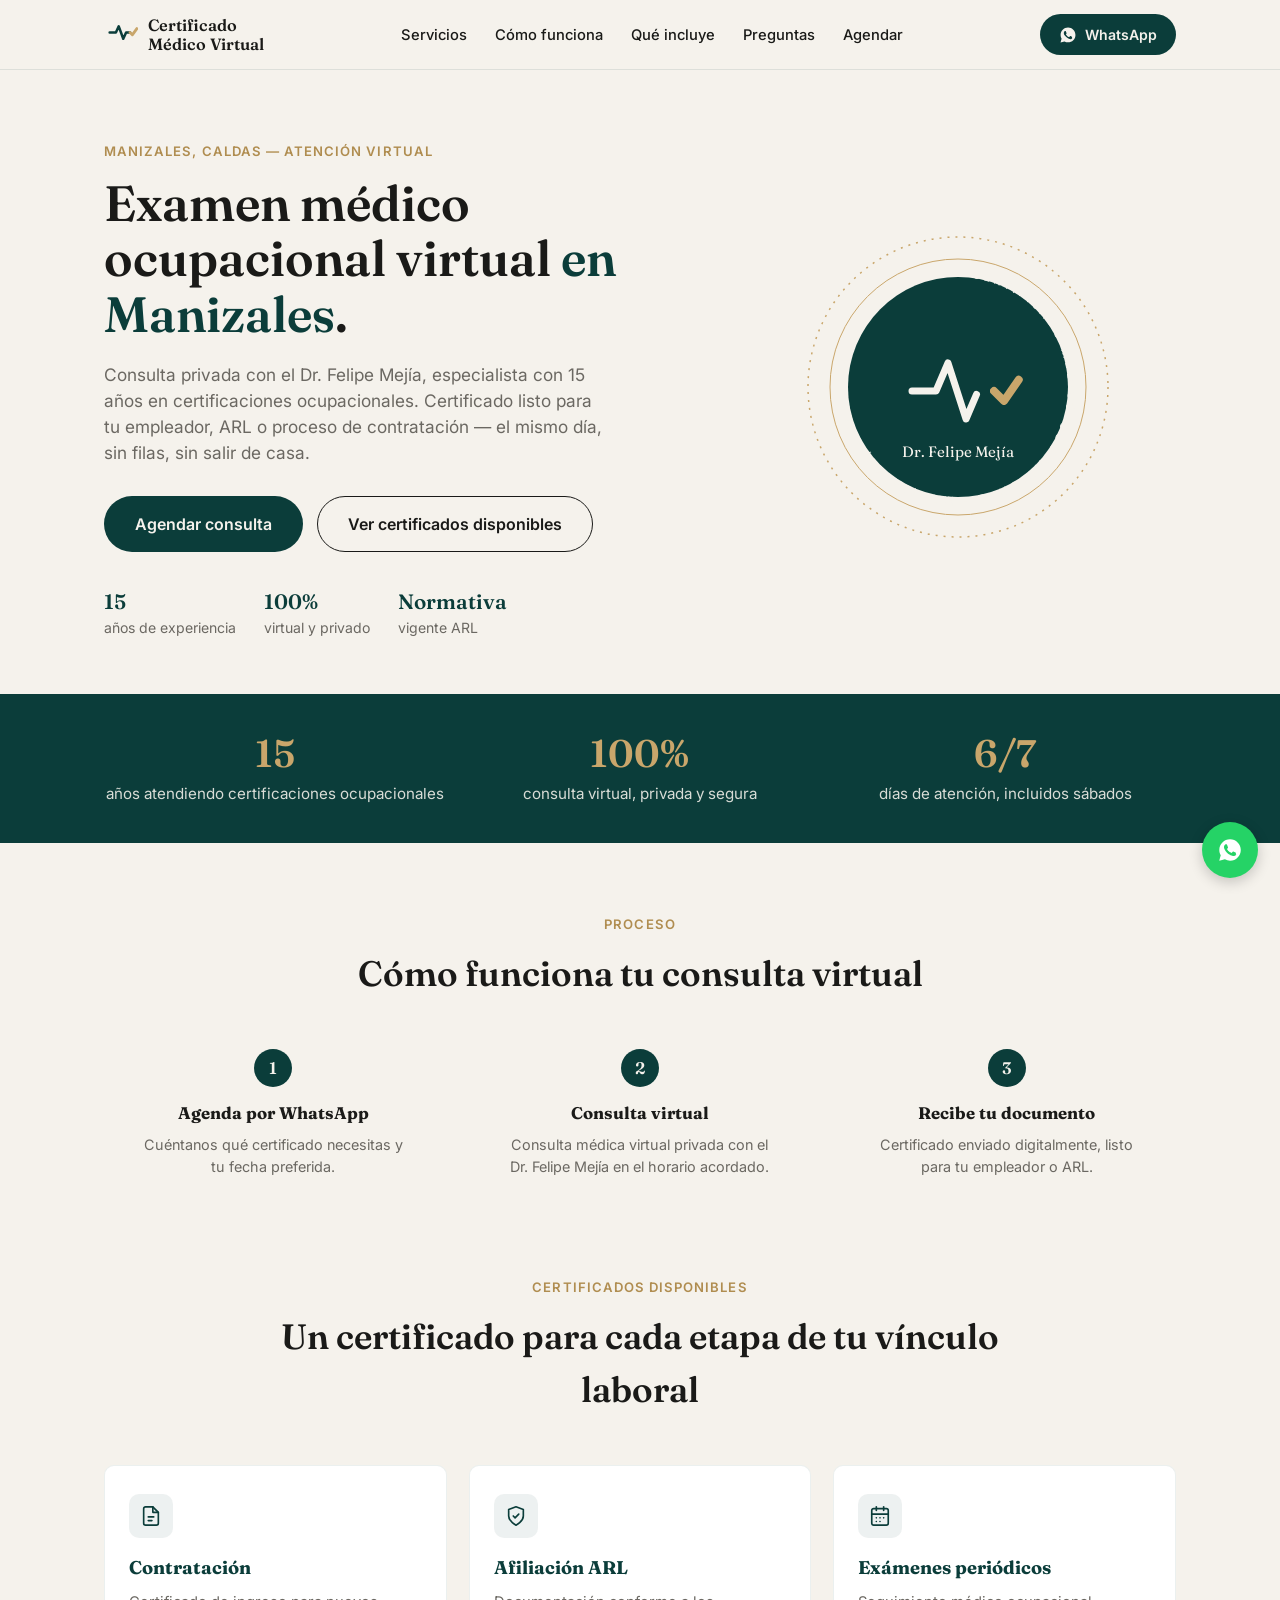
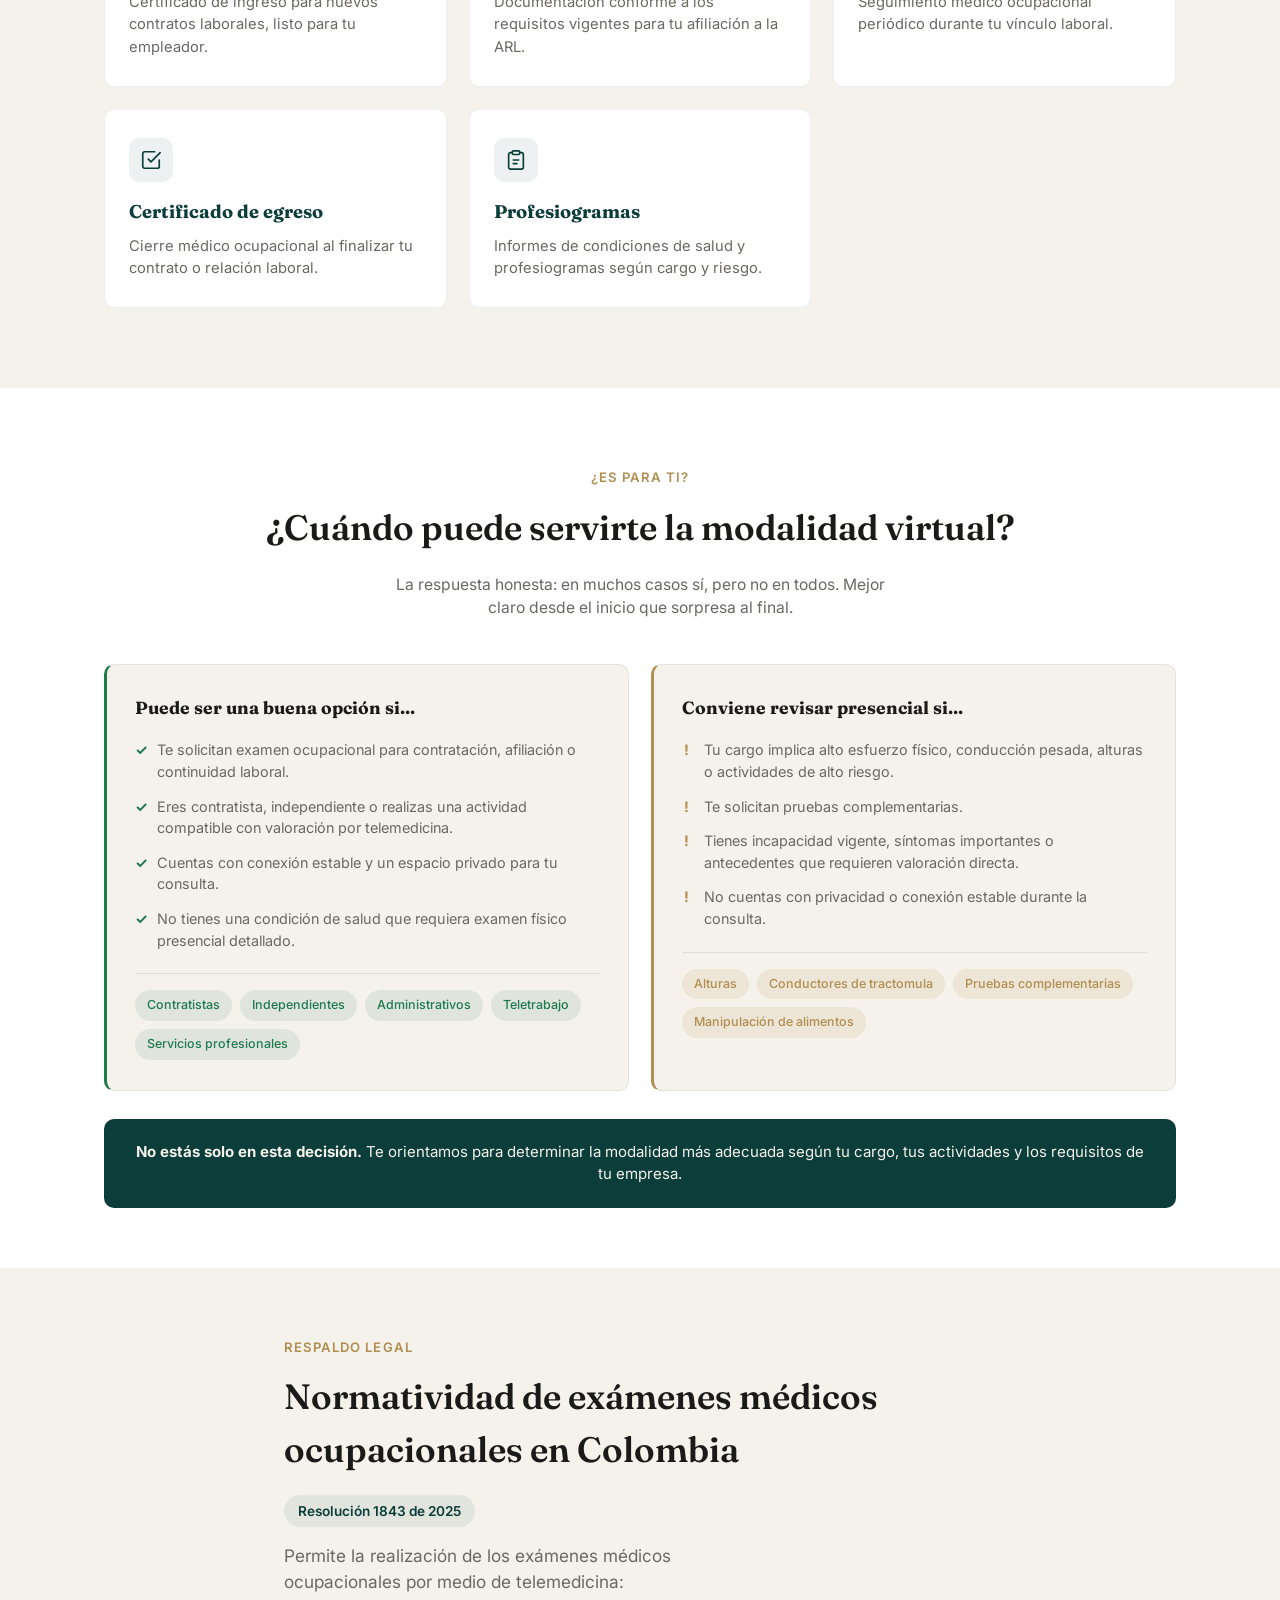
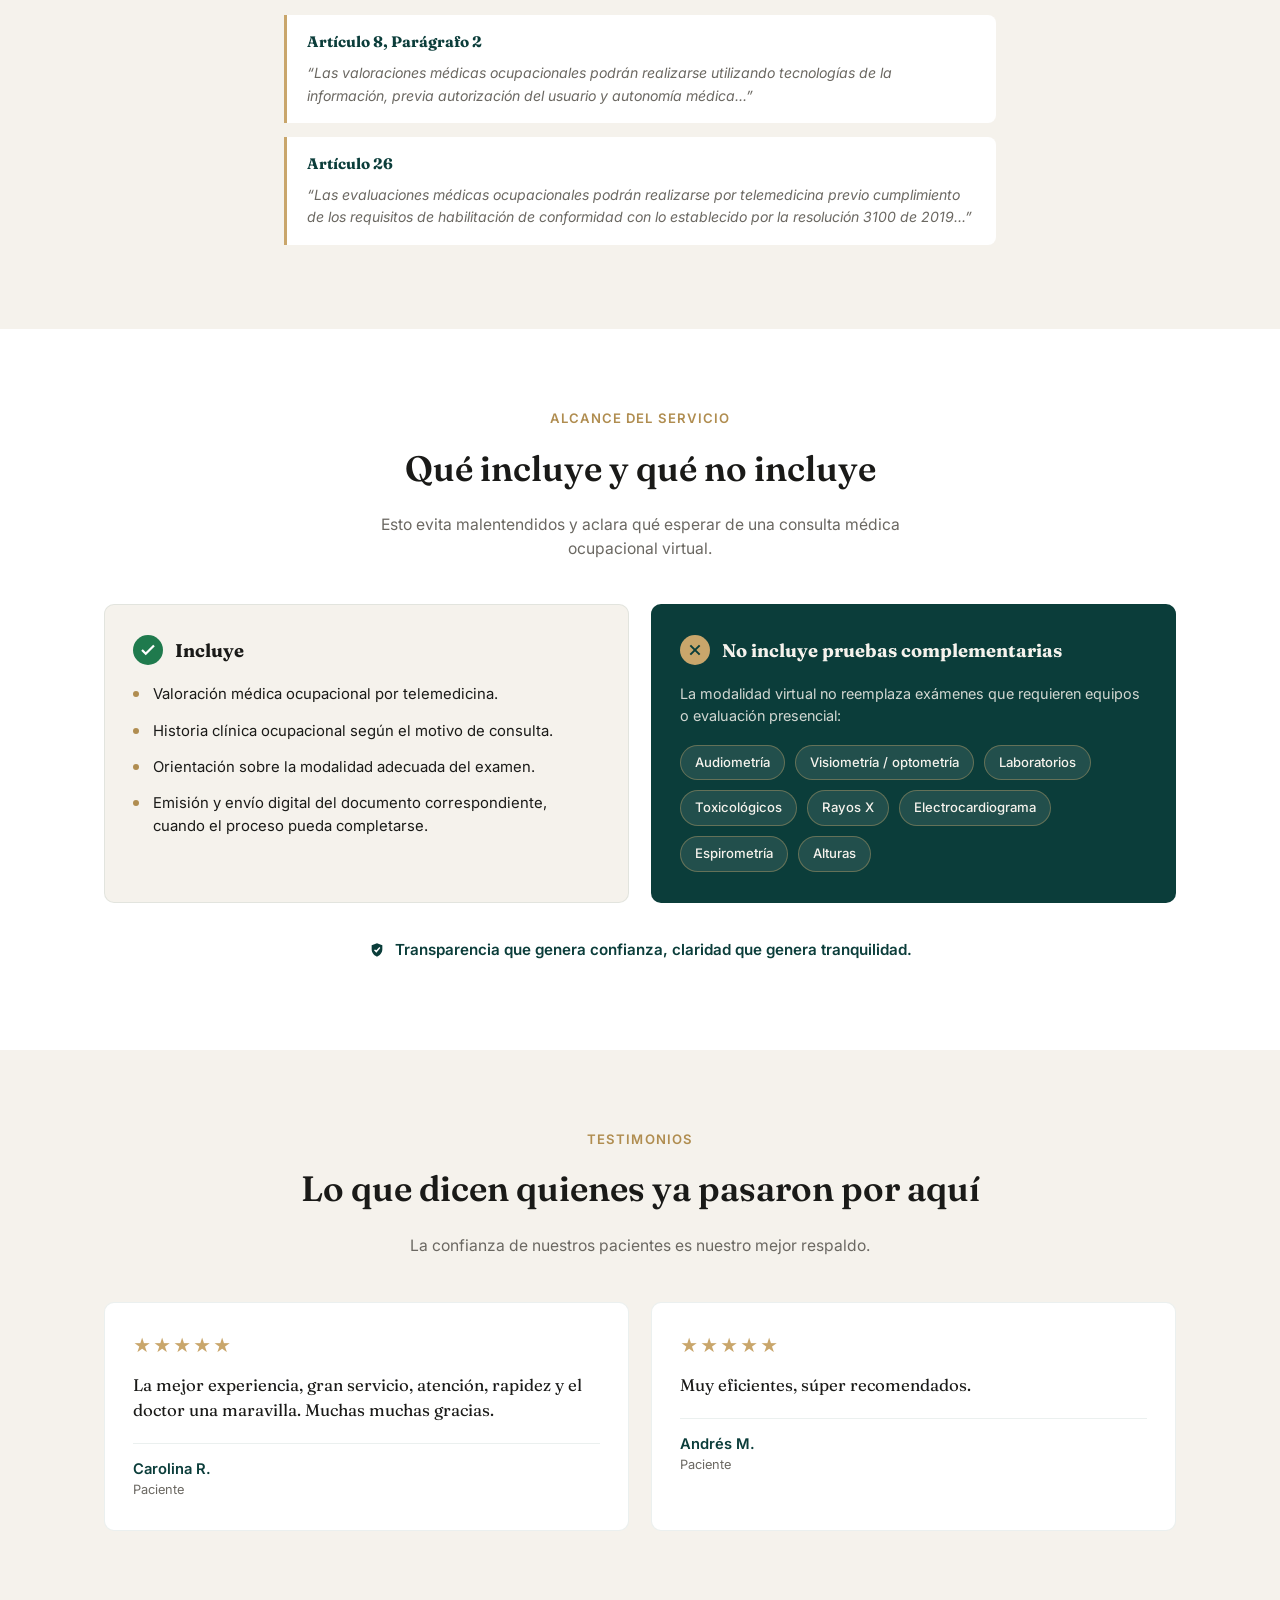
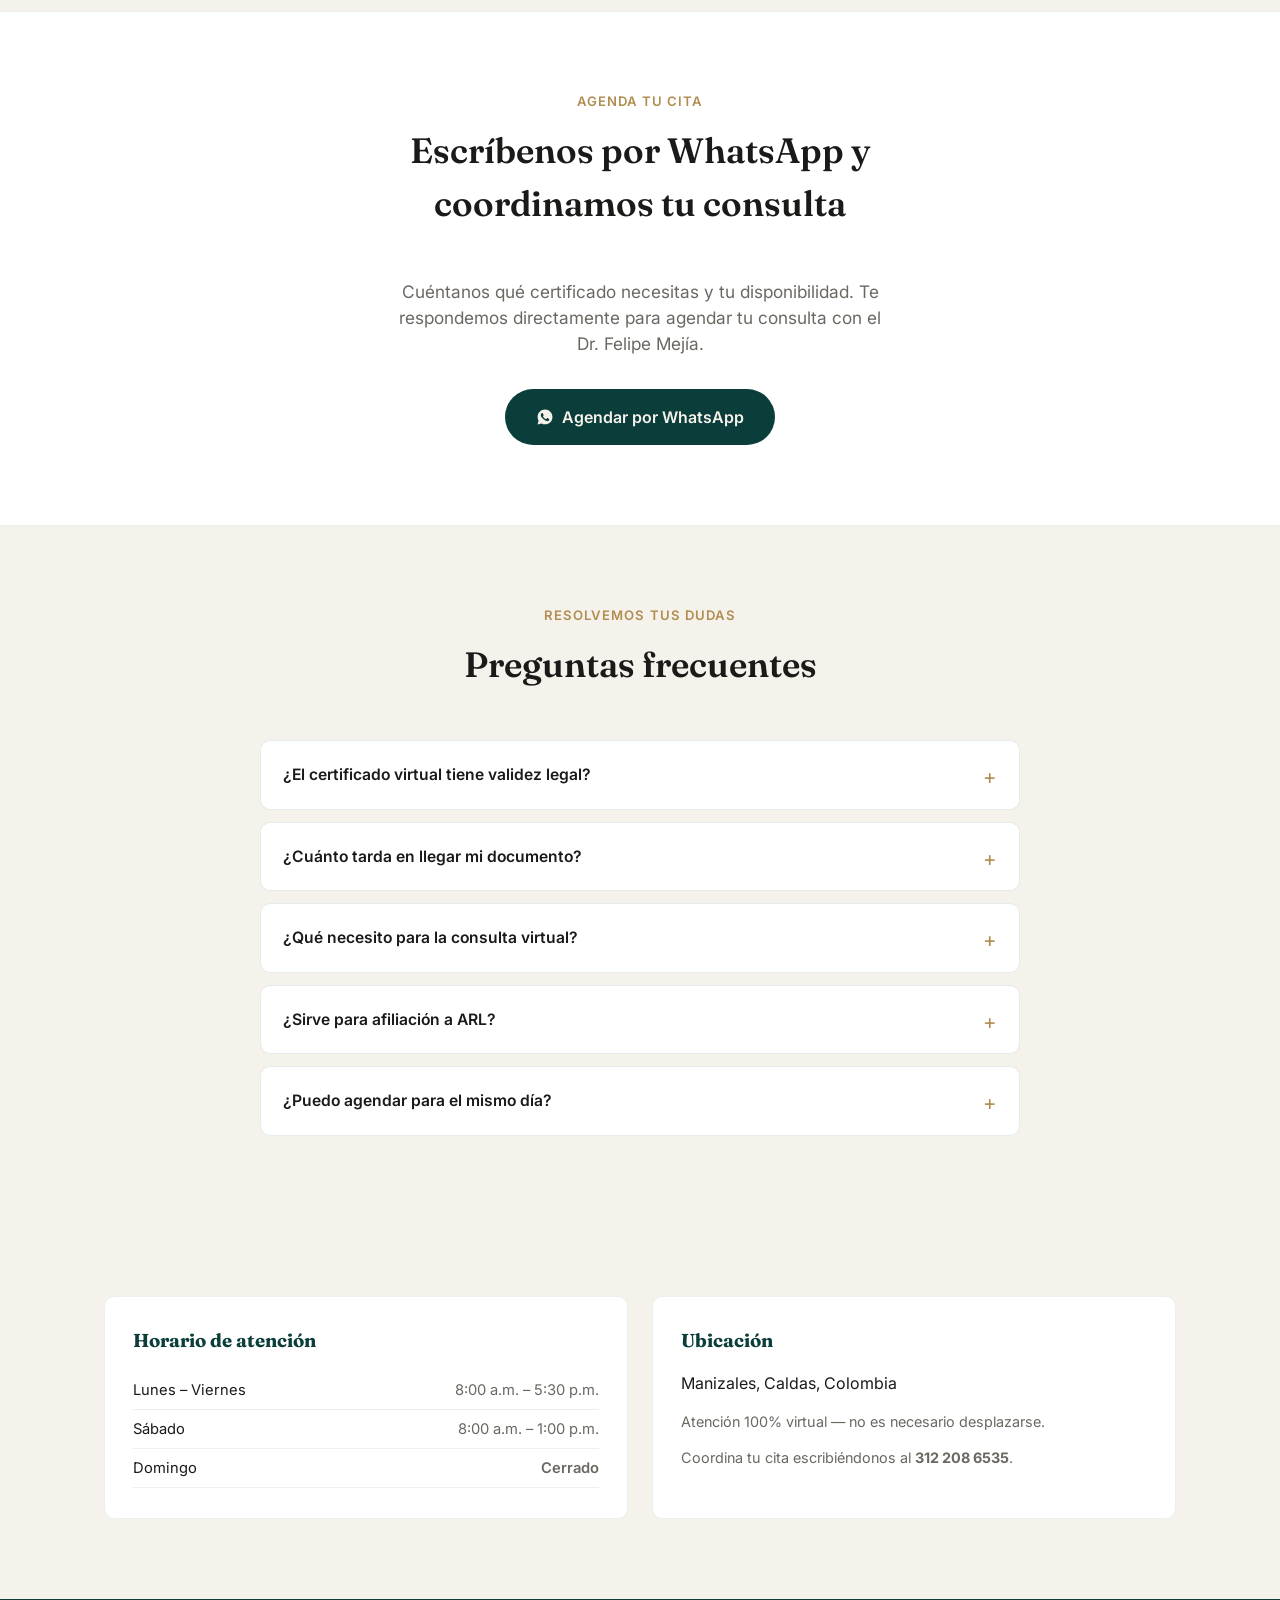
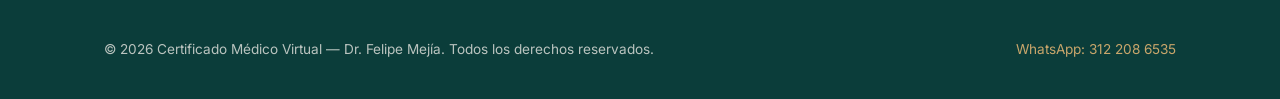
==== index.html @ cb33509e "Elimina todo el contenido de Au Pair del sitio El negocio es exclusivamente certificados médicos ocu" ====
<!DOCTYPE html>
<html lang="es">
<head>
<meta charset="UTF-8">
<meta name="viewport" content="width=device-width, initial-scale=1.0">
<title>Examen Médico Ocupacional Virtual en Manizales | Dr. Felipe Mejía</title>
<meta name="description" content="Examen médico ocupacional virtual con médico especialista en Manizales. Certificados para contrato, ARL, ingreso, egreso y exámenes periódicos. Documento el mismo día. Escríbenos ya.">
<meta property="og:title" content="Examen Médico Ocupacional Virtual en Manizales — Dr. Felipe Mejía">
<meta property="og:description" content="Certificados médicos ocupacionales virtuales. Documento el mismo día, sin filas, sin salir de casa. Escríbenos por WhatsApp.">
<meta property="og:type" content="website">
<meta property="og:url" content="https://certificadomedicovirtual.com/">
<meta property="og:image" content="https://certificadomedicovirtual.com/assets/og-image.png">
<meta property="og:image:width" content="1200">
<meta property="og:image:height" content="630">
<meta property="og:locale" content="es_CO">
<meta name="twitter:card" content="summary_large_image">
<meta name="twitter:title" content="Examen Médico Ocupacional Virtual en Manizales — Dr. Felipe Mejía">
<meta name="twitter:description" content="Certificados médicos ocupacionales virtuales. Documento el mismo día, sin filas, sin salir de casa.">
<meta name="twitter:image" content="https://certificadomedicovirtual.com/assets/og-image.png">
<link rel="preconnect" href="https://fonts.googleapis.com">
<link rel="preconnect" href="https://fonts.gstatic.com" crossorigin>
<link href="https://fonts.googleapis.com/css2?family=Fraunces:opsz,wght@9..144,400;9..144,500;9..144,600;9..144,700&family=Inter:wght@400;500;600;700&display=swap" rel="stylesheet">
<link rel="stylesheet" href="styles.css">
<link rel="icon" type="image/svg+xml" href="assets/favicon.svg">
<link rel="canonical" href="https://certificadomedicovirtual.com/">
<script type="application/ld+json">
{
  "@context": "https://schema.org",
  "@type": "MedicalBusiness",
  "name": "Certificado Médico Virtual",
  "image": "https://certificadomedicovirtual.com/assets/og-image.png",
  "url": "https://certificadomedicovirtual.com/",
  "telephone": "+573122086535",
  "priceRange": "$$",
  "address": {
    "@type": "PostalAddress",
    "addressLocality": "Manizales",
    "addressRegion": "Caldas",
    "addressCountry": "CO"
  },
  "openingHoursSpecification": [
    {
      "@type": "OpeningHoursSpecification",
      "dayOfWeek": ["Monday", "Tuesday", "Wednesday", "Thursday", "Friday"],
      "opens": "08:00",
      "closes": "17:30"
    },
    {
      "@type": "OpeningHoursSpecification",
      "dayOfWeek": "Saturday",
      "opens": "08:00",
      "closes": "13:00"
    }
  ],
  "medicalSpecialty": "Occupational Medicine",
  "description": "Certificados médicos ocupacionales virtuales: contratación, afiliación ARL, ingreso, egreso, exámenes periódicos y profesiogramas.",
  "founder": {
    "@type": "Person",
    "name": "Felipe Mejía"
  },
  "aggregateRating": {
    "@type": "AggregateRating",
    "ratingValue": "5",
    "reviewCount": "2"
  },
  "review": [
    {
      "@type": "Review",
      "author": { "@type": "Person", "name": "Carolina R." },
      "reviewRating": { "@type": "Rating", "ratingValue": "5" },
      "reviewBody": "La mejor experiencia, gran servicio, atención, rapidez y el doctor una maravilla."
    },
    {
      "@type": "Review",
      "author": { "@type": "Person", "name": "Andrés M." },
      "reviewRating": { "@type": "Rating", "ratingValue": "5" },
      "reviewBody": "Muy eficientes, súper recomendados."
    }
  ]
}
</script>
<script type="application/ld+json">
{
  "@context": "https://schema.org",
  "@type": "FAQPage",
  "mainEntity": [
    {
      "@type": "Question",
      "name": "¿El certificado médico ocupacional virtual tiene validez legal en Colombia?",
      "acceptedAnswer": {
        "@type": "Answer",
        "text": "Sí. La telemedicina está regulada en Colombia por la Resolución 1843 de 2025 y el certificado tiene la misma validez legal que uno presencial, siempre que el tipo de examen no requiera pruebas físicas complementarias como audiometría, visiometría o laboratorios."
      }
    },
    {
      "@type": "Question",
      "name": "¿Cuánto tarda en llegar el certificado médico ocupacional?",
      "acceptedAnswer": {
        "@type": "Answer",
        "text": "En la mayoría de los casos el certificado se emite el mismo día de la consulta, una vez completada la valoración médica con el Dr. Felipe Mejía."
      }
    },
    {
      "@type": "Question",
      "name": "¿Qué necesito para la consulta médica virtual?",
      "acceptedAnswer": {
        "@type": "Answer",
        "text": "Solo necesitas un celular o computador con conexión a internet estable, un espacio privado y tu documento de identidad a la mano."
      }
    },
    {
      "@type": "Question",
      "name": "¿El examen médico ocupacional virtual sirve para afiliación a ARL?",
      "acceptedAnswer": {
        "@type": "Answer",
        "text": "Sí, es uno de los certificados más solicitados. La modalidad virtual es válida para afiliación a ARL siempre que tu cargo no requiera pruebas complementarias presenciales."
      }
    },
    {
      "@type": "Question",
      "name": "¿Puedo agendar un examen médico ocupacional virtual para el mismo día?",
      "acceptedAnswer": {
        "@type": "Answer",
        "text": "Depende de la disponibilidad del día. Escríbenos por WhatsApp al 312 208 6535 y te confirmamos el horario más próximo disponible."
      }
    }
  ]
}
</script>
</head>
<body>

<a class="skip-link" href="#contenido">Saltar al contenido</a>

<!-- HEADER -->
<header class="site-header">
  <div class="wrap header-inner">
    <a href="#top" class="brand">
      <span class="brand-mark" aria-hidden="true">
        <svg viewBox="0 0 120 120" width="34" height="34">
          <path d="M 20 62 L 42 62 L 52 40 L 68 84 L 78 62 L 92 62"
                fill="none" stroke="#0B3D3A" stroke-width="9" stroke-linecap="round" stroke-linejoin="round"/>
          <path d="M 92 62 L 100 70 L 116 48"
                fill="none" stroke="#C9A66B" stroke-width="10" stroke-linecap="round" stroke-linejoin="round"/>
        </svg>
      </span>
      <span class="brand-text">Certificado<br>Médico Virtual</span>
    </a>
    <nav class="site-nav" id="site-nav" aria-label="Navegación principal">
      <a href="#servicios">Servicios</a>
      <a href="#como-funciona">Cómo funciona</a>
      <a href="#alcance">Qué incluye</a>
      <a href="#preguntas">Preguntas</a>
      <a href="#agendar">Agendar</a>
    </nav>
    <button class="nav-toggle" id="nav-toggle" aria-label="Abrir menú" aria-expanded="false" aria-controls="site-nav">
      <span class="nav-toggle-bar"></span>
      <span class="nav-toggle-bar"></span>
      <span class="nav-toggle-bar"></span>
    </button>
    <a href="https://wa.me/573122086535" class="btn btn-primary btn-header" target="_blank" rel="noopener">
      <svg width="18" height="18" viewBox="0 0 24 24" fill="currentColor" aria-hidden="true"><path d="M12.04 2C6.58 2 2.13 6.45 2.13 11.91c0 1.75.46 3.45 1.32 4.95L2.05 22l5.25-1.38a9.9 9.9 0 0 0 4.74 1.21h.01c5.46 0 9.9-4.45 9.9-9.91C21.96 6.45 17.5 2 12.04 2zm5.8 14.13c-.24.68-1.4 1.3-1.93 1.38-.5.08-1.12.11-1.8-.11a15 15 0 0 1-1.62-.6c-2.86-1.24-4.72-4.13-4.87-4.32-.14-.2-1.17-1.55-1.17-2.96s.72-2.1.98-2.39c.24-.27.53-.33.71-.33h.5c.16 0 .38-.03.58.44.24.56.8 1.95.87 2.09.07.15.11.31.02.5-.09.19-.14.31-.27.47-.14.16-.29.36-.42.48-.14.13-.28.28-.12.55.16.27.72 1.19 1.55 1.93 1.06.95 1.96 1.24 2.23 1.38.27.14.43.11.6-.07.16-.19.68-.79.87-1.06.18-.27.36-.22.6-.13.24.09 1.55.73 1.82.86.27.14.44.2.5.32.08.13.08.71-.16 1.39z"/></svg>
      WhatsApp
    </a>
  </div>
</header>

<main id="contenido">

  <!-- HERO -->
  <section class="hero" id="top">
    <div class="wrap hero-inner">
      <div class="hero-copy">
        <p class="eyebrow">Manizales, Caldas — Atención virtual</p>
        <h1>Examen médico ocupacional virtual <span class="highlight">en Manizales</span>.</h1>
        <p class="hero-sub">Consulta privada con el Dr. Felipe Mejía, especialista con 15 años en certificaciones ocupacionales. Certificado listo para tu empleador, ARL o proceso de contratación — el mismo día, sin filas, sin salir de casa.</p>
        <div class="hero-actions">
          <a href="#agendar" class="btn btn-primary btn-lg">Agendar consulta</a>
          <a href="#servicios" class="btn btn-ghost btn-lg">Ver certificados disponibles</a>
        </div>
        <ul class="hero-trust">
          <li><strong>15</strong> años de experiencia</li>
          <li><strong>100%</strong> virtual y privado</li>
          <li><strong>Normativa</strong> vigente ARL</li>
        </ul>
      </div>
      <div class="hero-seal" aria-hidden="true">
        <svg viewBox="0 0 320 320" width="100%" height="100%">
          <circle class="seal-ring seal-ring-1" cx="160" cy="160" r="150" fill="none" stroke="#C9A66B" stroke-width="1.5" stroke-dasharray="2 6"/>
          <circle class="seal-ring seal-ring-2" cx="160" cy="160" r="128" fill="none" stroke="#C9A66B" stroke-width="1"/>
          <circle class="seal-ring seal-ring-3" cx="160" cy="160" r="110" fill="#0B3D3A"/>
          <path id="sealtext" d="M 160,50 A 110,110 0 1 1 159,50" fill="none"/>
          <text class="seal-orbit-text" font-family="Inter, sans-serif" font-size="11.5" letter-spacing="3.5" fill="#F5F2EC">
            <textPath href="#sealtext" startOffset="2%">CERTIFICADO MÉDICO OCUPACIONAL · MANIZALES, COLOMBIA ·</textPath>
          </text>
          <g transform="translate(160,158)">
            <path id="pulseLine" class="pulse-draw" d="M -46 6 L -22 6 L -10 -22 L 8 34 L 20 6 L 36 6"
                  fill="none" stroke="#F5F2EC" stroke-width="7" stroke-linecap="round" stroke-linejoin="round"/>
            <path id="pulseCheck" class="pulse-draw pulse-draw-delay" d="M 36 6 L 46 16 L 64 -10"
                  fill="none" stroke="#C9A66B" stroke-width="8" stroke-linecap="round" stroke-linejoin="round"/>
          </g>
          <text class="seal-name" x="160" y="230" text-anchor="middle" font-family="Fraunces, serif" font-size="15" fill="#F5F2EC">Dr. Felipe Mejía</text>
        </svg>
      </div>
    </div>
  </section>

  <!-- FRANJA DE CONFIANZA -->
  <section class="trust-strip">
    <div class="wrap trust-grid">
      <div class="trust-item">
        <span class="trust-num" data-count-to="15">0</span>
        <span class="trust-label">años atendiendo certificaciones ocupacionales</span>
      </div>
      <div class="trust-item">
        <span class="trust-num">100%</span>
        <span class="trust-label">consulta virtual, privada y segura</span>
      </div>
      <div class="trust-item">
        <span class="trust-num">6/7</span>
        <span class="trust-label">días de atención, incluidos sábados</span>
      </div>
    </div>
  </section>

  <!-- CÓMO FUNCIONA -->
  <section class="how" id="como-funciona">
    <div class="wrap">
      <p class="eyebrow eyebrow-center">Proceso</p>
      <h2 class="section-title">Cómo funciona tu consulta virtual</h2>
      <div class="how-grid">
        <div class="how-step">
          <span class="how-num">1</span>
          <h3>Agenda por WhatsApp</h3>
          <p>Cuéntanos qué certificado necesitas y tu fecha preferida.</p>
        </div>
        <div class="how-step">
          <span class="how-num">2</span>
          <h3>Consulta virtual</h3>
          <p>Consulta médica virtual privada con el Dr. Felipe Mejía en el horario acordado.</p>
        </div>
        <div class="how-step">
          <span class="how-num">3</span>
          <h3>Recibe tu documento</h3>
          <p>Certificado enviado digitalmente, listo para tu empleador o ARL.</p>
        </div>
      </div>
    </div>
  </section>

  <!-- SERVICIOS -->
  <section class="services" id="servicios">
    <div class="wrap">
      <p class="eyebrow eyebrow-center">Certificados disponibles</p>
      <h2 class="section-title">Un certificado para cada etapa de tu vínculo laboral</h2>
      <div class="services-grid">
        <article class="service-card reveal">
          <span class="service-icon" aria-hidden="true">
            <svg width="22" height="22" viewBox="0 0 24 24" fill="none" stroke="currentColor" stroke-width="1.8" stroke-linecap="round" stroke-linejoin="round"><path d="M14 2H6a2 2 0 0 0-2 2v16a2 2 0 0 0 2 2h12a2 2 0 0 0 2-2V8z"/><polyline points="14 2 14 8 20 8"/><line x1="9" y1="13" x2="15" y2="13"/><line x1="9" y1="17" x2="13" y2="17"/></svg>
          </span>
          <h3>Contratación</h3>
          <p>Certificado de ingreso para nuevos contratos laborales, listo para tu empleador.</p>
        </article>
        <article class="service-card reveal">
          <span class="service-icon" aria-hidden="true">
            <svg width="22" height="22" viewBox="0 0 24 24" fill="none" stroke="currentColor" stroke-width="1.8" stroke-linecap="round" stroke-linejoin="round"><path d="M12 22s8-4 8-10V5l-8-3-8 3v7c0 6 8 10 8 10z"/><polyline points="9 12 11 14 15 10"/></svg>
          </span>
          <h3>Afiliación ARL</h3>
          <p>Documentación conforme a los requisitos vigentes para tu afiliación a la ARL.</p>
        </article>
        <article class="service-card reveal">
          <span class="service-icon" aria-hidden="true">
            <svg width="22" height="22" viewBox="0 0 24 24" fill="none" stroke="currentColor" stroke-width="1.8" stroke-linecap="round" stroke-linejoin="round"><rect x="3" y="4" width="18" height="18" rx="2"/><line x1="16" y1="2" x2="16" y2="6"/><line x1="8" y1="2" x2="8" y2="6"/><line x1="3" y1="10" x2="21" y2="10"/><path d="M8 14h.01M12 14h.01M16 14h.01M8 18h.01M12 18h.01"/></svg>
          </span>
          <h3>Exámenes periódicos</h3>
          <p>Seguimiento médico ocupacional periódico durante tu vínculo laboral.</p>
        </article>
        <article class="service-card reveal">
          <span class="service-icon" aria-hidden="true">
            <svg width="22" height="22" viewBox="0 0 24 24" fill="none" stroke="currentColor" stroke-width="1.8" stroke-linecap="round" stroke-linejoin="round"><polyline points="9 11 12 14 22 4"/><path d="M21 12v7a2 2 0 0 1-2 2H5a2 2 0 0 1-2-2V5a2 2 0 0 1 2-2h11"/></svg>
          </span>
          <h3>Certificado de egreso</h3>
          <p>Cierre médico ocupacional al finalizar tu contrato o relación laboral.</p>
        </article>
        <article class="service-card reveal">
          <span class="service-icon" aria-hidden="true">
            <svg width="22" height="22" viewBox="0 0 24 24" fill="none" stroke="currentColor" stroke-width="1.8" stroke-linecap="round" stroke-linejoin="round"><path d="M16 4h2a2 2 0 0 1 2 2v14a2 2 0 0 1-2 2H6a2 2 0 0 1-2-2V6a2 2 0 0 1 2-2h2"/><rect x="8" y="2" width="8" height="4" rx="1"/><path d="M9 12h6M9 16h4"/></svg>
          </span>
          <h3>Profesiogramas</h3>
          <p>Informes de condiciones de salud y profesiogramas según cargo y riesgo.</p>
        </article>
      </div>
    </div>
  </section>
  <!-- CUÁNDO SIRVE LA MODALIDAD VIRTUAL -->
  <section class="fit">
    <div class="wrap">
      <p class="eyebrow eyebrow-center">¿Es para ti?</p>
      <h2 class="section-title">¿Cuándo puede servirte la modalidad virtual?</h2>
      <p class="scope-sub">La respuesta honesta: en muchos casos sí, pero no en todos. Mejor claro desde el inicio que sorpresa al final.</p>

      <div class="fit-grid">
        <div class="fit-card fit-yes">
          <h3>Puede ser una buena opción si...</h3>
          <ul class="fit-list">
            <li>Te solicitan examen ocupacional para contratación, afiliación o continuidad laboral.</li>
            <li>Eres contratista, independiente o realizas una actividad compatible con valoración por telemedicina.</li>
            <li>Cuentas con conexión estable y un espacio privado para tu consulta.</li>
            <li>No tienes una condición de salud que requiera examen físico presencial detallado.</li>
          </ul>
          <div class="fit-tags">
            <span class="tag tag-yes">Contratistas</span>
            <span class="tag tag-yes">Independientes</span>
            <span class="tag tag-yes">Administrativos</span>
            <span class="tag tag-yes">Teletrabajo</span>
            <span class="tag tag-yes">Servicios profesionales</span>
          </div>
        </div>

        <div class="fit-card fit-no">
          <h3>Conviene revisar presencial si...</h3>
          <ul class="fit-list">
            <li>Tu cargo implica alto esfuerzo físico, conducción pesada, alturas o actividades de alto riesgo.</li>
            <li>Te solicitan pruebas complementarias.</li>
            <li>Tienes incapacidad vigente, síntomas importantes o antecedentes que requieren valoración directa.</li>
            <li>No cuentas con privacidad o conexión estable durante la consulta.</li>
          </ul>
          <div class="fit-tags">
            <span class="tag tag-no">Alturas</span>
            <span class="tag tag-no">Conductores de tractomula</span>
            <span class="tag tag-no">Pruebas complementarias</span>
            <span class="tag tag-no">Manipulación de alimentos</span>
          </div>
        </div>
      </div>

      <div class="fit-note">
        <p><strong>No estás solo en esta decisión.</strong> Te orientamos para determinar la modalidad más adecuada según tu cargo, tus actividades y los requisitos de tu empresa.</p>
      </div>
    </div>
  </section>

  <!-- NORMATIVIDAD -->
  <section class="law">
    <div class="wrap law-inner">
      <div class="law-copy">
        <p class="eyebrow">Respaldo legal</p>
        <h2 class="section-title" style="text-align:left; margin-bottom:18px;">Normatividad de exámenes médicos ocupacionales en Colombia</h2>
        <p class="law-ref">Resolución 1843 de 2025</p>
        <p class="hero-sub" style="margin-bottom:20px;">Permite la realización de los exámenes médicos ocupacionales por medio de telemedicina:</p>
        <div class="law-article">
          <h4>Artículo 8, Parágrafo 2</h4>
          <p>“Las valoraciones médicas ocupacionales podrán realizarse utilizando tecnologías de la información, previa autorización del usuario y autonomía médica...”</p>
        </div>
        <div class="law-article">
          <h4>Artículo 26</h4>
          <p>“Las evaluaciones médicas ocupacionales podrán realizarse por telemedicina previo cumplimiento de los requisitos de habilitación de conformidad con lo establecido por la resolución 3100 de 2019...”</p>
        </div>
      </div>
    </div>
  </section>

  <section class="scope" id="alcance">
    <div class="wrap">
      <p class="eyebrow eyebrow-center">Alcance del servicio</p>
      <h2 class="section-title">Qué incluye y qué no incluye</h2>
      <p class="scope-sub">Esto evita malentendidos y aclara qué esperar de una consulta médica ocupacional virtual.</p>

      <div class="scope-grid">
        <div class="scope-card scope-include">
          <div class="scope-head">
            <span class="scope-icon scope-icon-yes" aria-hidden="true">
              <svg width="18" height="18" viewBox="0 0 24 24" fill="none" stroke="currentColor" stroke-width="3"><path d="M4 12l5 5L20 6"/></svg>
            </span>
            <h3>Incluye</h3>
          </div>
          <ul class="scope-list">
            <li>Valoración médica ocupacional por telemedicina.</li>
            <li>Historia clínica ocupacional según el motivo de consulta.</li>
            <li>Orientación sobre la modalidad adecuada del examen.</li>
            <li>Emisión y envío digital del documento correspondiente, cuando el proceso pueda completarse.</li>
          </ul>
        </div>

        <div class="scope-card scope-exclude">
          <div class="scope-head">
            <span class="scope-icon scope-icon-no" aria-hidden="true">
              <svg width="16" height="16" viewBox="0 0 24 24" fill="none" stroke="currentColor" stroke-width="3"><path d="M5 5l14 14M19 5L5 19"/></svg>
            </span>
            <h3>No incluye pruebas complementarias</h3>
          </div>
          <p class="scope-note">La modalidad virtual no reemplaza exámenes que requieren equipos o evaluación presencial:</p>
          <div class="scope-pills">
            <span class="pill">Audiometría</span>
            <span class="pill">Visiometría / optometría</span>
            <span class="pill">Laboratorios</span>
            <span class="pill">Toxicológicos</span>
            <span class="pill">Rayos X</span>
            <span class="pill">Electrocardiograma</span>
            <span class="pill">Espirometría</span>
            <span class="pill">Alturas</span>
          </div>
        </div>
      </div>

      <p class="scope-footer">
        <svg width="16" height="16" viewBox="0 0 24 24" fill="currentColor" aria-hidden="true"><path d="M12 2L4 5v6c0 5.25 3.5 9.5 8 11 4.5-1.5 8-5.75 8-11V5l-8-3zm-1 14l-3.5-3.5 1.4-1.4L11 12.2l4.6-4.6 1.4 1.4L11 16z"/></svg>
        Transparencia que genera confianza, claridad que genera tranquilidad.
      </p>
    </div>
  </section>

  <!-- TESTIMONIOS -->
  <section class="testimonials">
    <div class="wrap">
      <p class="eyebrow eyebrow-center">Testimonios</p>
      <h2 class="section-title">Lo que dicen quienes ya pasaron por aquí</h2>
      <p class="scope-sub">La confianza de nuestros pacientes es nuestro mejor respaldo.</p>

      <div class="testimonial-grid">
        <figure class="testimonial-card">
          <div class="stars" aria-label="5 de 5 estrellas">★★★★★</div>
          <blockquote>La mejor experiencia, gran servicio, atención, rapidez y el doctor una maravilla. Muchas muchas gracias.</blockquote>
          <figcaption>
            <span class="t-name">Carolina R.</span>
            <span class="t-role">Paciente</span>
          </figcaption>
        </figure>
        <figure class="testimonial-card">
          <div class="stars" aria-label="5 de 5 estrellas">★★★★★</div>
          <blockquote>Muy eficientes, súper recomendados.</blockquote>
          <figcaption>
            <span class="t-name">Andrés M.</span>
            <span class="t-role">Paciente</span>
          </figcaption>
        </figure>
      </div>
    </div>
  </section>

  <!-- AGENDAMIENTO -->
  <section class="booking" id="agendar">
    <div class="wrap booking-cta">
      <p class="eyebrow eyebrow-center">Agenda tu cita</p>
      <h2 class="section-title">Escríbenos por WhatsApp y coordinamos tu consulta</h2>
      <p class="hero-sub booking-sub">Cuéntanos qué certificado necesitas y tu disponibilidad. Te respondemos directamente para agendar tu consulta con el Dr. Felipe Mejía.</p>
      <a href="https://wa.me/573122086535?text=Hola%2C%20quiero%20agendar%20un%20certificado%20m%C3%A9dico%20ocupacional." class="btn btn-primary btn-lg" target="_blank" rel="noopener">
        <svg width="18" height="18" viewBox="0 0 24 24" fill="currentColor" aria-hidden="true"><path d="M12.04 2C6.58 2 2.13 6.45 2.13 11.91c0 1.75.46 3.45 1.32 4.95L2.05 22l5.25-1.38a9.9 9.9 0 0 0 4.74 1.21h.01c5.46 0 9.9-4.45 9.9-9.91C21.96 6.45 17.5 2 12.04 2zm5.8 14.13c-.24.68-1.4 1.3-1.93 1.38-.5.08-1.12.11-1.8-.11a15 15 0 0 1-1.62-.6c-2.86-1.24-4.72-4.13-4.87-4.32-.14-.2-1.17-1.55-1.17-2.96s.72-2.1.98-2.39c.24-.27.53-.33.71-.33h.5c.16 0 .38-.03.58.44.24.56.8 1.95.87 2.09.07.15.11.31.02.5-.09.19-.14.31-.27.47-.14.16-.29.36-.42.48-.14.13-.28.28-.12.55.16.27.72 1.19 1.55 1.93 1.06.95 1.96 1.24 2.23 1.38.27.14.43.11.6-.07.16-.19.68-.79.87-1.06.18-.27.36-.22.6-.13.24.09 1.55.73 1.82.86.27.14.44.2.5.32.08.13.08.71-.16 1.39z"/></svg>
        Agendar por WhatsApp
      </a>
    </div>
  </section>

  <!-- PREGUNTAS FRECUENTES -->
  <section class="faq" id="preguntas">
    <div class="wrap">
      <p class="eyebrow eyebrow-center">Resolvemos tus dudas</p>
      <h2 class="section-title">Preguntas frecuentes</h2>
      <div class="faq-list">
        <details class="faq-item">
          <summary>¿El certificado virtual tiene validez legal?</summary>
          <p>Sí. La telemedicina está regulada en Colombia y el certificado tiene la misma validez que uno presencial, siempre que el tipo de examen no requiera pruebas físicas complementarias (ver sección "Qué incluye y qué no incluye").</p>
        </details>
        <details class="faq-item">
          <summary>¿Cuánto tarda en llegar mi documento?</summary>
          <p>En la mayoría de los casos el documento se emite el mismo día de la consulta, una vez completada la valoración médica.</p>
        </details>
        <details class="faq-item">
          <summary>¿Qué necesito para la consulta virtual?</summary>
          <p>Solo un celular o computador con conexión a internet estable, un espacio privado y tu documento de identidad a la mano.</p>
        </details>
        <details class="faq-item">
          <summary>¿Sirve para afiliación a ARL?</summary>
          <p>Sí, es uno de los certificados más solicitados. Escríbenos por WhatsApp para confirmar el tipo exacto que exige tu ARL o empleador.</p>
        </details>
        <details class="faq-item">
          <summary>¿Puedo agendar para el mismo día?</summary>
          <p>Depende de la disponibilidad. Escríbenos por WhatsApp y te confirmamos el horario más próximo.</p>
        </details>
      </div>
    </div>
  </section>

  <!-- HORARIOS + UBICACIÓN -->
  <section class="hours" id="horarios">
    <div class="wrap hours-inner">
      <div class="hours-card">
        <h3>Horario de atención</h3>
        <table class="hours-table">
          <tr><td>Lunes – Viernes</td><td>8:00 a.m. – 5:30 p.m.</td></tr>
          <tr><td>Sábado</td><td>8:00 a.m. – 1:00 p.m.</td></tr>
          <tr><td>Domingo</td><td class="closed">Cerrado</td></tr>
        </table>
      </div>
      <div class="hours-card">
        <h3>Ubicación</h3>
        <p>Manizales, Caldas, Colombia</p>
        <p class="muted">Atención 100% virtual — no es necesario desplazarse.</p>
        <p class="muted">Coordina tu cita escribiéndonos al <strong>312 208 6535</strong>.</p>
      </div>
    </div>
  </section>

</main>

<!-- FOOTER -->
<footer class="site-footer">
  <div class="wrap footer-inner">
    <p>&copy; 2026 Certificado Médico Virtual — Dr. Felipe Mejía. Todos los derechos reservados.</p>
    <a href="https://wa.me/573122086535" target="_blank" rel="noopener">WhatsApp: 312 208 6535</a>
  </div>
</footer>

<a href="https://wa.me/573122086535" class="whatsapp-float" target="_blank" rel="noopener" aria-label="Escríbenos por WhatsApp">
  <svg width="26" height="26" viewBox="0 0 24 24" fill="currentColor" aria-hidden="true"><path d="M12.04 2C6.58 2 2.13 6.45 2.13 11.91c0 1.75.46 3.45 1.32 4.95L2.05 22l5.25-1.38a9.9 9.9 0 0 0 4.74 1.21h.01c5.46 0 9.9-4.45 9.9-9.91C21.96 6.45 17.5 2 12.04 2zm5.8 14.13c-.24.68-1.4 1.3-1.93 1.38-.5.08-1.12.11-1.8-.11a15 15 0 0 1-1.62-.6c-2.86-1.24-4.72-4.13-4.87-4.32-.14-.2-1.17-1.55-1.17-2.96s.72-2.1.98-2.39c.24-.27.53-.33.71-.33h.5c.16 0 .38-.03.58.44.24.56.8 1.95.87 2.09.07.15.11.31.02.5-.09.19-.14.31-.27.47-.14.16-.29.36-.42.48-.14.13-.28.28-.12.55.16.27.72 1.19 1.55 1.93 1.06.95 1.96 1.24 2.23 1.38.27.14.43.11.6-.07.16-.19.68-.79.87-1.06.18-.27.36-.22.6-.13.24.09 1.55.73 1.82.86.27.14.44.2.5.32.08.13.08.71-.16 1.39z"/></svg>
</a>

<script src="script.js"></script>

</body>
</html>
---- styles.css ----
/* ===== Tokens ===== */
:root{
  --forest: #0B3D3A;
  --forest-dark: #082B29;
  --bone: #F5F2EC;
  --gold: #C9A66B;
  --gold-dark: #B08D50;
  --ink: #1A1A18;
  --white: #FFFFFF;
  --muted: #6B6862;

  --font-display: 'Fraunces', serif;
  --font-body: 'Inter', sans-serif;

  --radius: 10px;
  --wrap: 1120px;
}

*{box-sizing:border-box;}
html{scroll-behavior:smooth;}
body{
  margin:0;
  font-family:var(--font-body);
  color:var(--ink);
  background:var(--bone);
  line-height:1.5;
  -webkit-font-smoothing:antialiased;
}
img{max-width:100%;display:block;}
a{color:inherit;}

.wrap{
  max-width:var(--wrap);
  margin:0 auto;
  padding:0 24px;
}

.skip-link{
  position:absolute;
  left:-9999px;
  top:0;
  background:var(--forest);
  color:var(--white);
  padding:12px 20px;
  z-index:200;
}
.skip-link:focus{left:0;}

:focus-visible{
  outline:2px solid var(--gold);
  outline-offset:2px;
}

/* ===== Buttons ===== */
.btn{
  display:inline-flex;
  align-items:center;
  justify-content:center;
  gap:8px;
  font-family:var(--font-body);
  font-weight:600;
  font-size:0.95rem;
  text-decoration:none;
  border-radius:999px;
  padding:12px 22px;
  border:1.5px solid transparent;
  cursor:pointer;
  transition:transform .15s ease, background .15s ease, border-color .15s ease;
}
.btn:hover{transform:translateY(-1px);}
.btn-primary{
  background:var(--forest);
  color:var(--bone);
}
.btn-primary:hover{background:var(--forest-dark);}
.btn-ghost{
  background:transparent;
  border-color:var(--ink);
  color:var(--ink);
}
.btn-ghost:hover{border-color:var(--gold-dark); color:var(--gold-dark);}
.btn-lg{padding:15px 30px; font-size:1rem;}
.btn-block{width:100%;}
.btn-header{padding:9px 18px; font-size:.88rem;}

@media (prefers-reduced-motion: reduce){
  .btn:hover{transform:none;}
  html{scroll-behavior:auto;}
}

/* ===== Header ===== */
.site-header{
  position:sticky;
  top:0;
  z-index:100;
  background:rgba(245,242,236,0.92);
  backdrop-filter:blur(8px);
  border-bottom:1px solid rgba(11,61,58,0.1);
}
.header-inner{
  display:flex;
  align-items:center;
  justify-content:space-between;
  padding-top:14px;
  padding-bottom:14px;
  gap:20px;
}
.brand{
  display:flex;
  align-items:center;
  gap:10px;
  text-decoration:none;
  color:var(--forest);
}
.brand-text{
  font-family:var(--font-display);
  font-weight:600;
  font-size:1.02rem;
  line-height:1.15;
  color:var(--ink);
}
.site-nav{
  display:flex;
  gap:28px;
  font-size:.92rem;
  font-weight:500;
}
.site-nav a{text-decoration:none; color:var(--ink);}
.site-nav a:hover{color:var(--forest);}

/* ===== Hamburger toggle ===== */
.nav-toggle{
  display:none;
  flex-direction:column;
  justify-content:center;
  gap:5px;
  width:38px;
  height:38px;
  padding:6px;
  background:none;
  border:none;
  cursor:pointer;
  border-radius:6px;
  margin-left:auto;
}
.nav-toggle-bar{
  display:block;
  width:22px;
  height:2px;
  background:var(--ink);
  border-radius:2px;
  transition:transform .22s ease, opacity .22s ease;
  transform-origin:center;
}
.nav-toggle[aria-expanded="true"] .nav-toggle-bar:nth-child(1){
  transform:translateY(7px) rotate(45deg);
}
.nav-toggle[aria-expanded="true"] .nav-toggle-bar:nth-child(2){
  opacity:0;
  transform:scaleX(0);
}
.nav-toggle[aria-expanded="true"] .nav-toggle-bar:nth-child(3){
  transform:translateY(-7px) rotate(-45deg);
}

@media (max-width: 780px){
  .site-nav{
    display:none;
    position:absolute;
    top:100%;
    left:0;
    right:0;
    background:rgba(245,242,236,0.98);
    backdrop-filter:blur(8px);
    border-bottom:1px solid rgba(11,61,58,0.12);
    flex-direction:column;
    padding:10px 24px 20px;
    gap:0;
    z-index:99;
  }
  .site-nav.is-open{display:flex;}
  .site-nav a{
    padding:13px 0;
    border-bottom:1px solid rgba(11,61,58,0.07);
    font-size:1rem;
  }
  .site-nav a:last-child{border-bottom:none;}
  .nav-toggle{display:flex;}
  .btn-header{display:none;}
}

@media (prefers-reduced-motion: reduce){
  .nav-toggle-bar{transition:none;}
}

/* ===== Hero ===== */
.hero{
  padding:72px 0 56px;
  overflow:hidden;
}
.hero-inner{
  display:grid;
  grid-template-columns:1.15fr 0.85fr;
  gap:48px;
  align-items:center;
}
.eyebrow{
  font-size:.82rem;
  font-weight:600;
  letter-spacing:.08em;
  text-transform:uppercase;
  color:var(--gold-dark);
  margin:0 0 14px;
}
.eyebrow-center{text-align:center;}
.hero h1{
  font-family:var(--font-display);
  font-size:clamp(2.1rem, 4vw, 3.1rem);
  line-height:1.12;
  font-weight:600;
  margin:0 0 20px;
  color:var(--ink);
}
.highlight{color:var(--forest);}
.hero-sub{
  font-size:1.08rem;
  color:var(--muted);
  max-width:46ch;
  margin:0 0 30px;
}
.hero-actions{
  display:flex;
  gap:14px;
  flex-wrap:wrap;
  margin-bottom:34px;
}
.hero-trust{
  display:flex;
  gap:28px;
  list-style:none;
  padding:0;
  margin:0;
  flex-wrap:wrap;
  font-size:.88rem;
  color:var(--muted);
}
.hero-trust strong{
  display:block;
  font-family:var(--font-display);
  font-size:1.3rem;
  color:var(--forest);
  font-weight:600;
}
.hero-seal{
  justify-self:center;
  width:min(320px, 80vw);
}

@media (max-width: 900px){
  .hero-inner{grid-template-columns:1fr; text-align:center;}
  .hero-sub{margin-left:auto; margin-right:auto;}
  .hero-actions, .hero-trust{justify-content:center;}
  .hero-seal{order:-1; width:220px;}
}

/* ===== Trust strip ===== */
.trust-strip{
  background:var(--forest);
  color:var(--bone);
  padding:38px 0;
}
.trust-grid{
  display:grid;
  grid-template-columns:repeat(3, 1fr);
  gap:24px;
  text-align:center;
}
.trust-num{
  display:block;
  font-family:var(--font-display);
  font-size:2.4rem;
  color:var(--gold);
  font-weight:600;
  line-height:1.1;
  margin-bottom:6px;
}
.trust-label{
  font-size:.95rem;
  color:rgba(245,242,236,0.88);
  line-height:1.4;
  max-width:18ch;
  margin-inline:auto;
}

@media (max-width: 700px){
  .trust-grid{grid-template-columns:1fr; gap:22px;}
}

/* ===== Services ===== */
.services{padding:80px 0;}
.section-title{
  font-family:var(--font-display);
  font-size:clamp(1.6rem, 3vw, 2.2rem);
  font-weight:600;
  text-align:center;
  max-width:32ch;
  margin:0 auto 48px;
  color:var(--ink);
}
.services-grid{
  display:grid;
  grid-template-columns:repeat(3, 1fr);
  gap:22px;
}
.service-card{
  background:var(--white);
  border:1px solid rgba(11,61,58,0.08);
  border-radius:var(--radius);
  padding:28px 24px;
}
.service-icon{
  display:inline-flex;
  align-items:center;
  justify-content:center;
  width:44px;
  height:44px;
  border-radius:10px;
  background:rgba(11,61,58,0.07);
  color:var(--forest);
  margin-bottom:16px;
}
.service-card h3{
  font-family:var(--font-display);
  font-size:1.15rem;
  margin:0 0 10px;
  color:var(--forest);
}
.service-card p{
  margin:0;
  font-size:.92rem;
  color:var(--muted);
}

@media (max-width: 900px){
  .services-grid{grid-template-columns:repeat(2, 1fr);}
}
@media (max-width: 600px){
  .services-grid{grid-template-columns:1fr;}
}

/* ===== Scope (qué incluye / qué no) ===== */
.scope{
  padding:80px 0 88px;
  background:var(--white);
}
.scope-sub{
  text-align:center;
  color:var(--muted);
  max-width:52ch;
  margin:-30px auto 44px;
  font-size:.98rem;
}
.scope-grid{
  display:grid;
  grid-template-columns:1fr 1fr;
  gap:22px;
}
.scope-card{
  border-radius:var(--radius);
  padding:30px 28px;
  border:1px solid rgba(11,61,58,0.08);
}
.scope-include{background:var(--bone);}
.scope-exclude{background:var(--forest); color:var(--bone);}
.scope-head{
  display:flex;
  align-items:center;
  gap:12px;
  margin-bottom:18px;
}
.scope-head h3{
  font-family:var(--font-display);
  font-size:1.15rem;
  margin:0;
}
.scope-exclude h3{color:var(--bone);}
.scope-icon{
  width:30px; height:30px;
  border-radius:50%;
  display:flex;
  align-items:center;
  justify-content:center;
  flex-shrink:0;
}
.scope-icon-yes{background:#1F7A4D; color:#fff;}
.scope-icon-no{background:var(--gold); color:var(--forest);}
.scope-list{
  list-style:none;
  padding:0;
  margin:0;
  display:flex;
  flex-direction:column;
  gap:14px;
}
.scope-list li{
  font-size:.93rem;
  color:var(--ink);
  padding-left:20px;
  position:relative;
}
.scope-list li::before{
  content:"";
  position:absolute;
  left:0;
  top:8px;
  width:6px; height:6px;
  border-radius:50%;
  background:var(--gold-dark);
}
.scope-note{
  font-size:.9rem;
  color:rgba(245,242,236,0.85);
  margin:0 0 18px;
}
.scope-pills{
  display:flex;
  flex-wrap:wrap;
  gap:10px;
}
.pill{
  background:rgba(245,242,236,0.1);
  border:1px solid rgba(201,166,107,0.4);
  color:var(--bone);
  font-size:.82rem;
  font-weight:500;
  padding:7px 14px;
  border-radius:999px;
}
.scope-footer{
  display:flex;
  align-items:center;
  justify-content:center;
  gap:10px;
  margin:36px 0 0;
  color:var(--forest);
  font-weight:600;
  font-size:.95rem;
  text-align:center;
}
.scope-footer svg{flex-shrink:0;}

@media (max-width: 800px){
  .scope-grid{grid-template-columns:1fr;}
  .scope-sub{margin-top:-24px;}
}

@media (max-width: 620px){
  .scope-footer{
    flex-direction:column;
    gap:12px;
    line-height:1.4;
  }
  .scope-footer svg{width:26px; height:26px;}
}

/* ===== Booking ===== */
.booking{
  background:var(--white);
  padding:80px 0;
  border-top:1px solid rgba(11,61,58,0.08);
  border-bottom:1px solid rgba(11,61,58,0.08);
}
.booking-cta{
  max-width:640px;
  margin:0 auto;
  text-align:center;
}
.booking-sub{
  margin-left:auto;
  margin-right:auto;
  margin-bottom:32px;
}

/* ===== How it works ===== */
.how{padding:72px 0 20px;}
.how-grid{
  display:grid;
  grid-template-columns:repeat(3, 1fr);
  gap:28px;
}
.how-step{text-align:center; padding:0 12px;}
.how-num{
  display:inline-flex;
  align-items:center;
  justify-content:center;
  width:38px; height:38px;
  border-radius:50%;
  background:var(--forest);
  color:var(--bone);
  font-family:var(--font-display);
  font-weight:600;
  font-size:1.05rem;
  margin-bottom:14px;
}
.how-step h3{
  font-family:var(--font-display);
  font-size:1.05rem;
  margin:0 0 8px;
  color:var(--ink);
}
.how-step p{
  font-size:.9rem;
  color:var(--muted);
  margin:0;
  max-width:30ch;
  margin-inline:auto;
}

@media (max-width: 700px){
  .how-grid{grid-template-columns:1fr; gap:30px;}
}

/* ===== Price note ===== */

/* ===== FAQ ===== */
.faq{padding:80px 0;}
.faq-list{
  max-width:760px;
  margin:0 auto;
  display:flex;
  flex-direction:column;
  gap:12px;
}
.faq-item{
  background:var(--white);
  border:1px solid rgba(11,61,58,0.1);
  border-radius:var(--radius);
  padding:6px 22px;
}
.faq-item summary{
  cursor:pointer;
  font-weight:600;
  font-size:.98rem;
  padding:16px 0;
  list-style:none;
  position:relative;
  padding-right:28px;
}
.faq-item summary::-webkit-details-marker{display:none;}
.faq-item summary::after{
  content:"+";
  position:absolute;
  right:0;
  top:14px;
  font-size:1.3rem;
  color:var(--gold-dark);
  font-weight:400;
}
.faq-item[open] summary::after{content:"–";}
.faq-item p{
  margin:0 0 18px;
  font-size:.92rem;
  color:var(--muted);
  max-width:65ch;
}

/* ===== Animations ===== */
.pulse-draw{
  stroke-dasharray:140;
  stroke-dashoffset:140;
  animation:draw-pulse 1.1s ease-out forwards, heartbeat 2.4s ease-in-out 1.1s infinite;
  transform-origin:160px 158px;
  will-change:transform, stroke-dashoffset;
}
.pulse-draw-delay{
  stroke-dasharray:40;
  stroke-dashoffset:40;
  animation:draw-pulse 0.5s ease-out 0.9s forwards, heartbeat 2.4s ease-in-out 1.1s infinite;
  transform-origin:160px 158px;
  will-change:transform, stroke-dashoffset;
}
@keyframes draw-pulse{
  to{stroke-dashoffset:0;}
}
@keyframes heartbeat{
  0%, 100%{transform:scale(1);}
  50%{transform:scale(1.045);}
}

.seal-ring{
  opacity:0;
  animation:seal-fade 0.6s ease-out forwards;
}
.seal-ring-1{animation-delay:0.1s;}
.seal-ring-2{animation-delay:0.25s;}
.seal-ring-3{animation-delay:0.35s;}
.seal-orbit-text, .seal-name{
  opacity:0;
  animation:seal-fade 0.6s ease-out 1.5s forwards;
}
@keyframes seal-fade{
  to{opacity:1;}
}

.reveal{
  opacity:0;
  transform:translateY(18px);
  transition:opacity 0.5s ease-out, transform 0.5s ease-out;
}
.reveal.is-visible{
  opacity:1;
  transform:translateY(0);
}
.services-grid .service-card:nth-child(1){transition-delay:0s;}
.services-grid .service-card:nth-child(2){transition-delay:0.08s;}
.services-grid .service-card:nth-child(3){transition-delay:0.16s;}
.services-grid .service-card:nth-child(4){transition-delay:0.24s;}
.services-grid .service-card:nth-child(5){transition-delay:0.32s;}
.services-grid .service-card:nth-child(6){transition-delay:0.4s;}

@media (prefers-reduced-motion: reduce){
  .pulse-draw, .pulse-draw-delay, .seal-ring, .seal-orbit-text, .seal-name{
    animation:none !important;
    opacity:1 !important;
    stroke-dashoffset:0 !important;
  }
  .reveal{
    opacity:1 !important;
    transform:none !important;
    transition:none !important;
  }
}
.whatsapp-float{
  position:fixed;
  bottom:22px;
  right:22px;
  width:56px;
  height:56px;
  border-radius:50%;
  background:#25D366;
  color:#fff;
  display:flex;
  align-items:center;
  justify-content:center;
  box-shadow:0 4px 14px rgba(0,0,0,0.2);
  z-index:150;
  transition:transform .15s ease;
}
.whatsapp-float:hover{transform:scale(1.06);}

@media (prefers-reduced-motion: reduce){
  .whatsapp-float:hover{transform:none;}
}

/* ===== Fit (cuándo sirve virtual) ===== */
.fit{padding:80px 0 60px; background:var(--white);}
.fit-grid{
  display:grid;
  grid-template-columns:1fr 1fr;
  gap:22px;
  margin-top:44px;
}
.fit-card{
  border-radius:var(--radius);
  padding:30px 28px;
  border:1px solid rgba(11,61,58,0.08);
}
.fit-yes{background:var(--bone); border-left:3px solid #1F7A4D;}
.fit-no{background:var(--bone); border-left:3px solid var(--gold-dark);}
.fit-card h3{
  font-family:var(--font-display);
  font-size:1.1rem;
  margin:0 0 18px;
  color:var(--ink);
}
.fit-list{
  list-style:none;
  padding:0;
  margin:0 0 22px;
  display:flex;
  flex-direction:column;
  gap:13px;
}
.fit-list li{
  font-size:.9rem;
  color:var(--muted);
  padding-left:22px;
  position:relative;
}
.fit-yes .fit-list li::before{
  content:"✓";
  position:absolute; left:0; top:0;
  color:#1F7A4D;
  font-weight:700;
}
.fit-no .fit-list li::before{
  content:"!";
  position:absolute; left:2px; top:0;
  color:var(--gold-dark);
  font-weight:700;
}
.fit-tags{
  display:flex;
  flex-wrap:wrap;
  gap:8px;
  padding-top:16px;
  border-top:1px solid rgba(11,61,58,0.1);
}
.tag{
  font-size:.78rem;
  font-weight:500;
  padding:6px 12px;
  border-radius:999px;
}
.tag-yes{background:rgba(31,122,77,0.1); color:#1F7A4D;}
.tag-no{background:rgba(201,166,107,0.18); color:var(--gold-dark);}
.fit-note{
  margin-top:28px;
  background:var(--forest);
  color:var(--bone);
  border-radius:var(--radius);
  padding:22px 28px;
  text-align:center;
}
.fit-note p{margin:0; font-size:.94rem;}

@media (max-width: 800px){
  .fit-grid{grid-template-columns:1fr;}
}

/* ===== Law / normativity ===== */
.law{padding:70px 0; background:var(--bone);}
.law-inner{max-width:760px; margin:0 auto;}
.law-ref{
  display:inline-block;
  font-weight:600;
  font-size:.85rem;
  color:var(--forest);
  background:rgba(11,61,58,0.08);
  padding:6px 14px;
  border-radius:999px;
  margin:0 0 16px;
}
.law-article{
  background:var(--white);
  border-left:3px solid var(--gold);
  border-radius:0 8px 8px 0;
  padding:16px 20px;
  margin-bottom:14px;
}
.law-article h4{
  font-family:var(--font-display);
  font-size:.95rem;
  margin:0 0 8px;
  color:var(--forest);
}
.law-article p{
  margin:0;
  font-size:.88rem;
  color:var(--muted);
  font-style:italic;
  line-height:1.6;
}

/* ===== Testimonials ===== */
.testimonials{padding:80px 0;}
.testimonial-grid{
  display:grid;
  grid-template-columns:1fr 1fr;
  gap:22px;
  margin-top:44px;
}
.testimonial-card{
  background:var(--white);
  border:1px solid rgba(11,61,58,0.08);
  border-radius:var(--radius);
  padding:30px 28px;
  margin:0;
}
.stars{
  color:var(--gold);
  font-size:1.1rem;
  letter-spacing:2px;
  margin-bottom:14px;
}
.testimonial-card blockquote{
  margin:0 0 20px;
  font-family:var(--font-display);
  font-size:1.05rem;
  color:var(--ink);
  line-height:1.5;
}
.testimonial-card figcaption{
  display:flex;
  flex-direction:column;
  padding-top:14px;
  border-top:1px solid rgba(11,61,58,0.08);
}
.t-name{font-weight:600; font-size:.92rem; color:var(--forest);}
.t-role{font-size:.8rem; color:var(--muted);}

@media (max-width: 700px){
  .testimonial-grid{grid-template-columns:1fr;}
}

/* ===== Hours ===== */
.hours{padding:80px 0;}
.hours-inner{
  display:grid;
  grid-template-columns:1fr 1fr;
  gap:24px;
}
.hours-card{
  background:var(--white);
  border:1px solid rgba(11,61,58,0.08);
  border-radius:var(--radius);
  padding:30px 28px;
}
.hours-card h3{
  font-family:var(--font-display);
  color:var(--forest);
  margin:0 0 16px;
}
.hours-table{
  width:100%;
  border-collapse:collapse;
  font-size:.92rem;
}
.hours-table td{
  padding:8px 0;
  border-bottom:1px solid rgba(11,61,58,0.08);
}
.hours-table td:last-child{text-align:right; color:var(--muted);}
.hours-table .closed{color:var(--gold-dark); font-weight:600;}
.muted{color:var(--muted); font-size:.9rem;}
.hours-card .btn{margin-top:16px;}

@media (max-width: 700px){
  .hours-inner{grid-template-columns:1fr;}
}

/* ===== Footer ===== */
.site-footer{
  background:var(--forest);
  color:rgba(245,242,236,0.75);
  padding:26px 0;
  font-size:.85rem;
}
.footer-inner{
  display:flex;
  justify-content:space-between;
  align-items:center;
  gap:16px;
  flex-wrap:wrap;
}
.footer-inner a{text-decoration:none; color:var(--gold);}
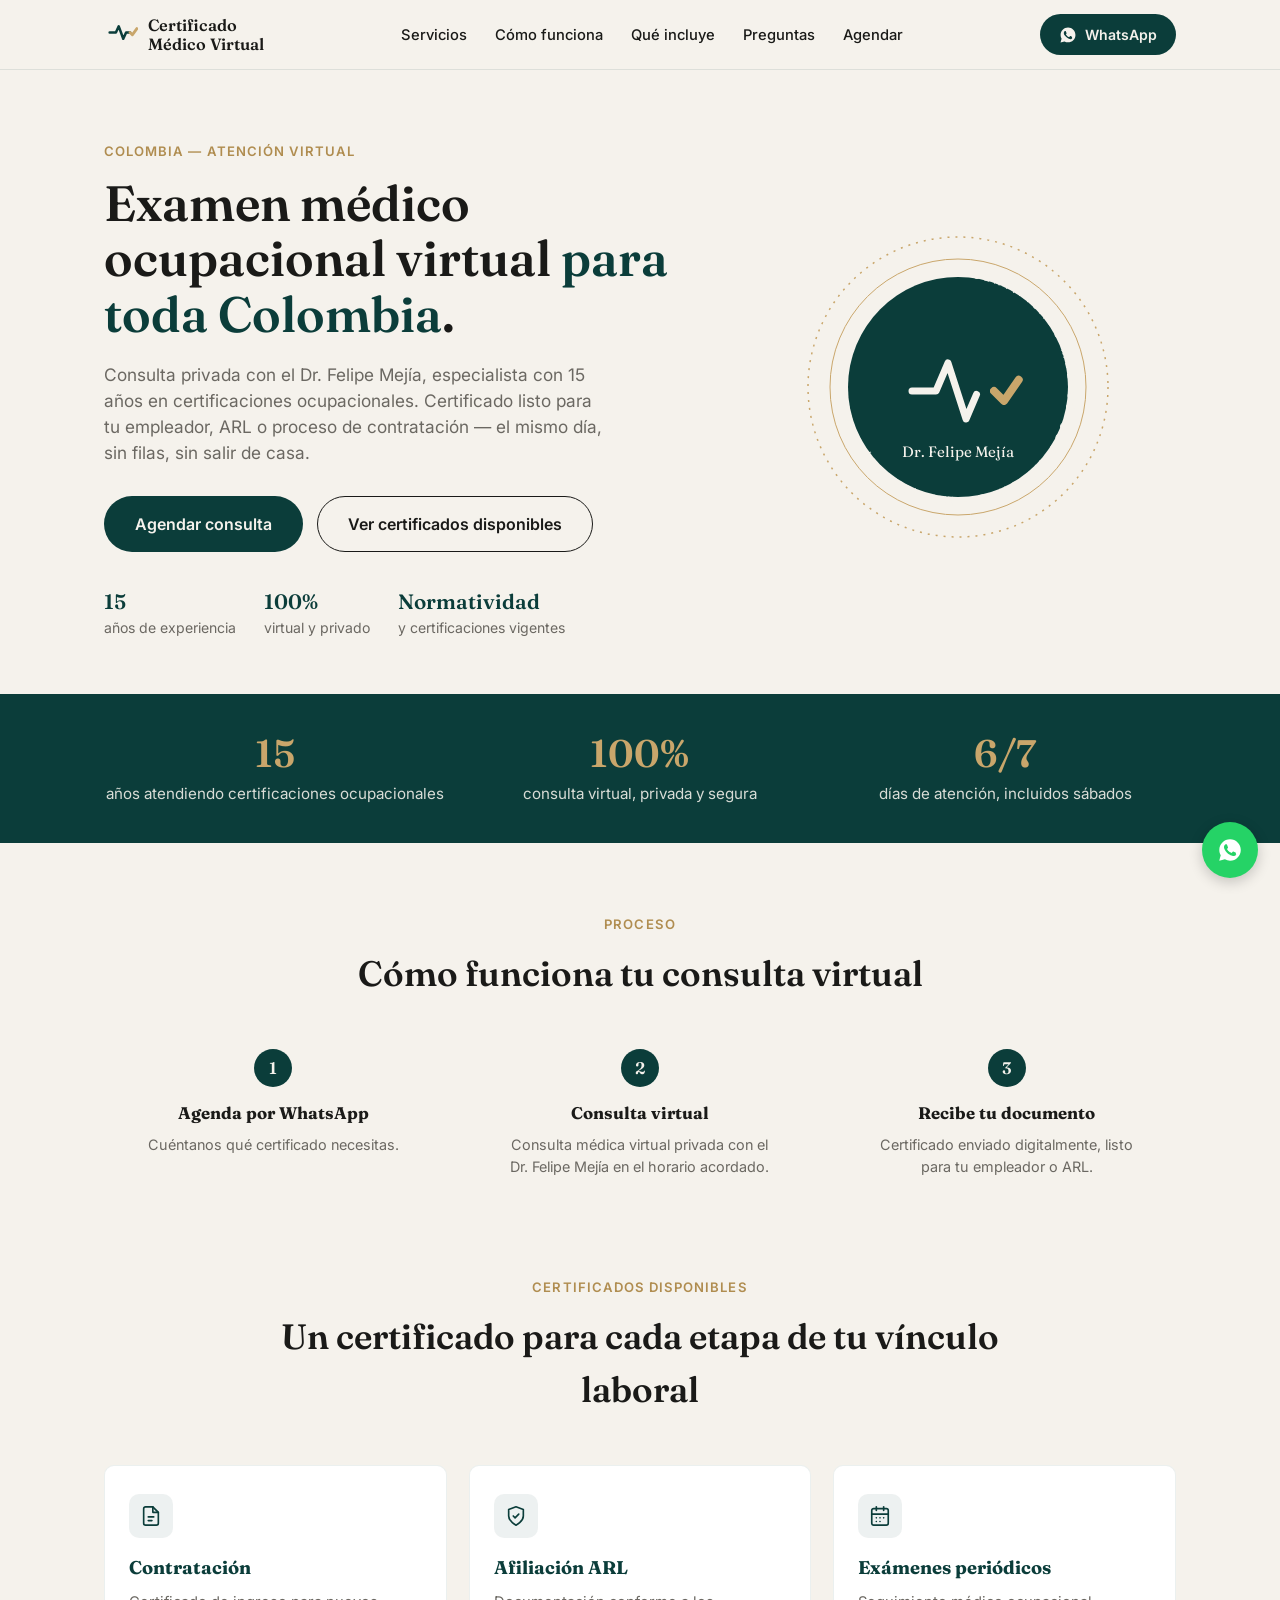
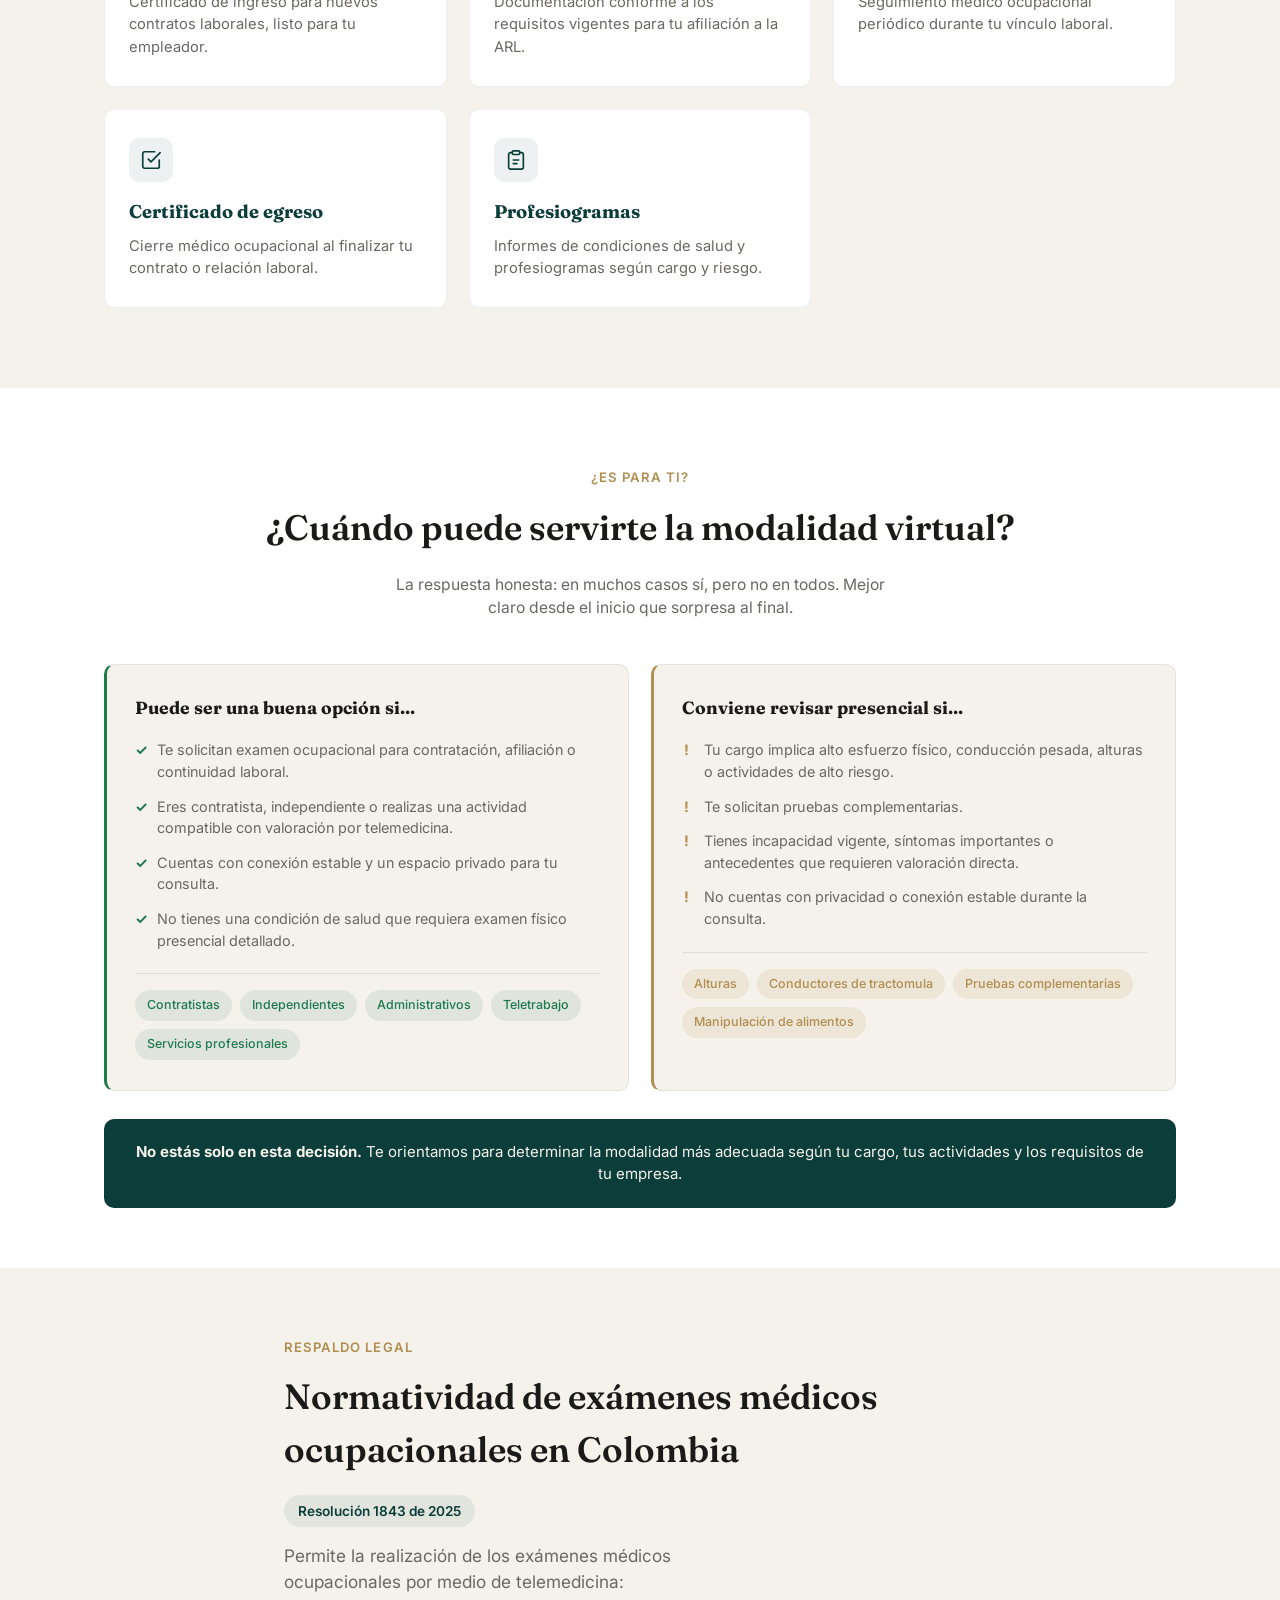
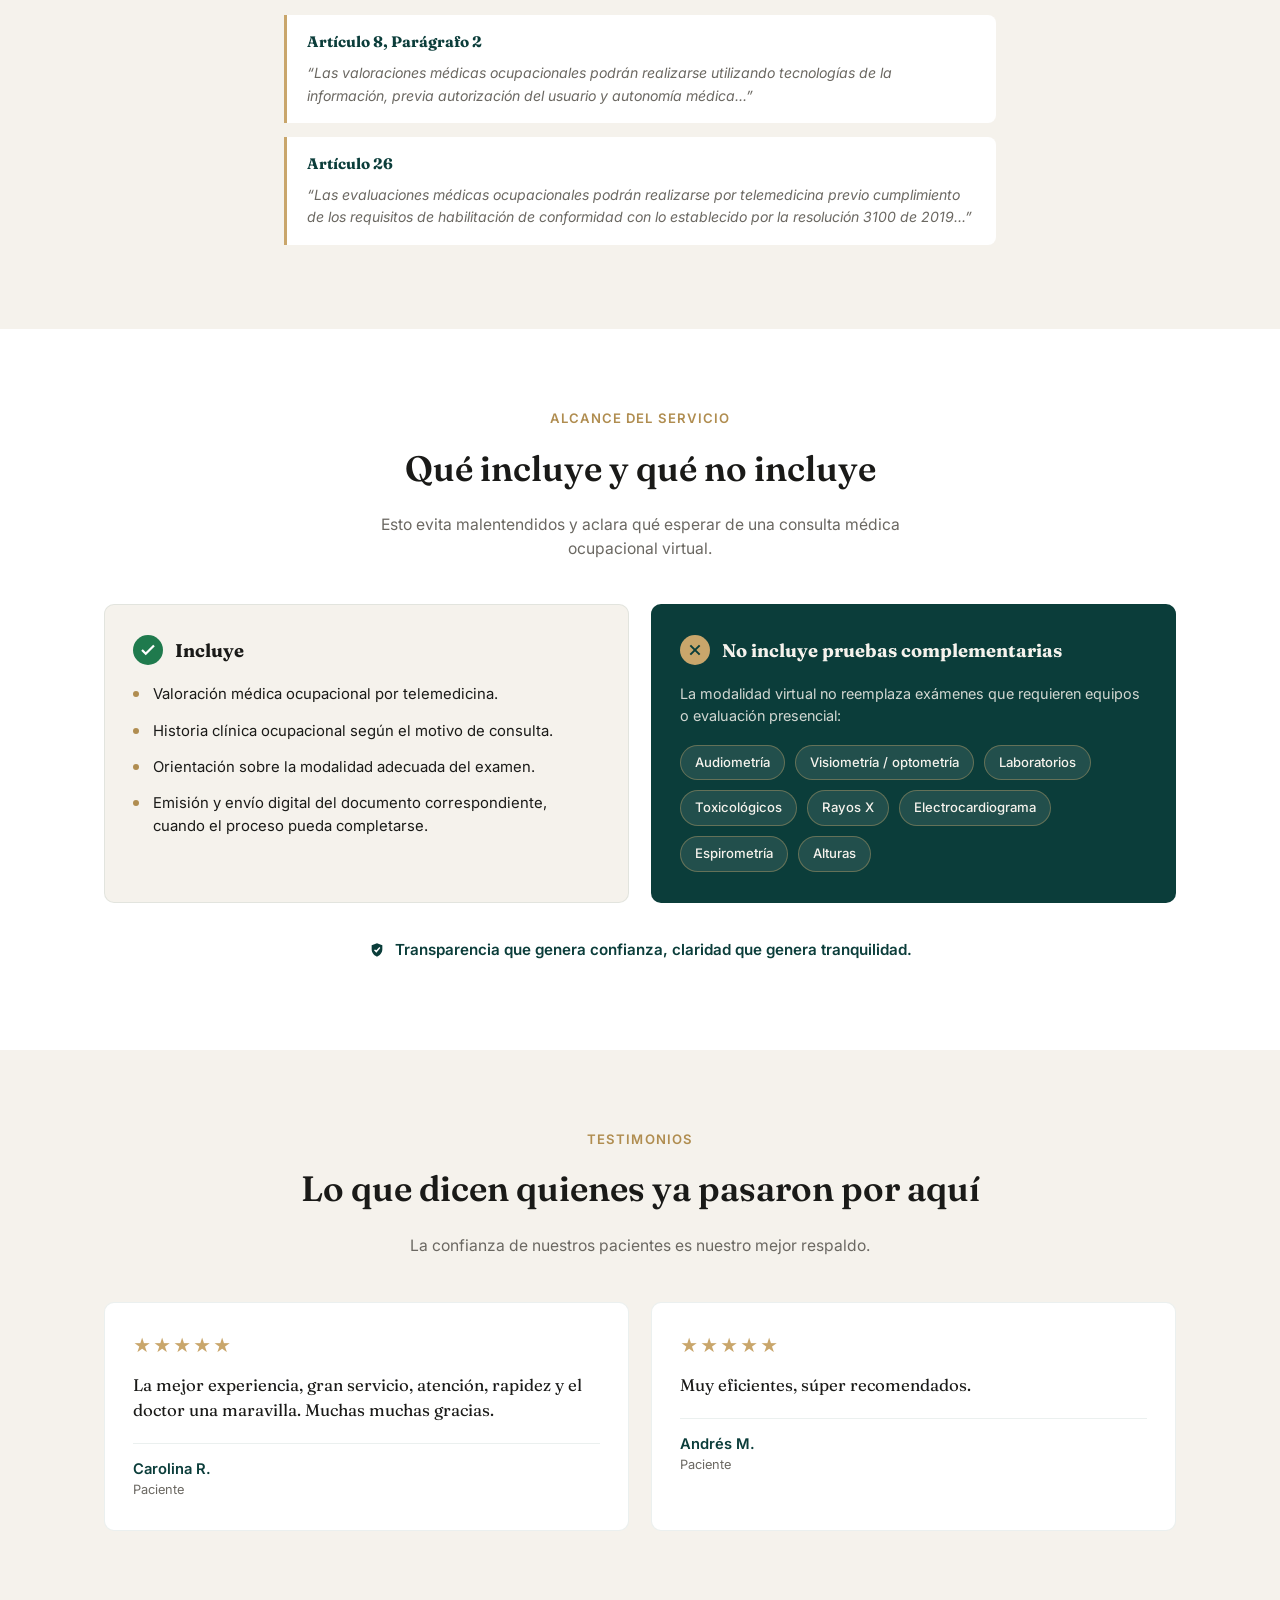
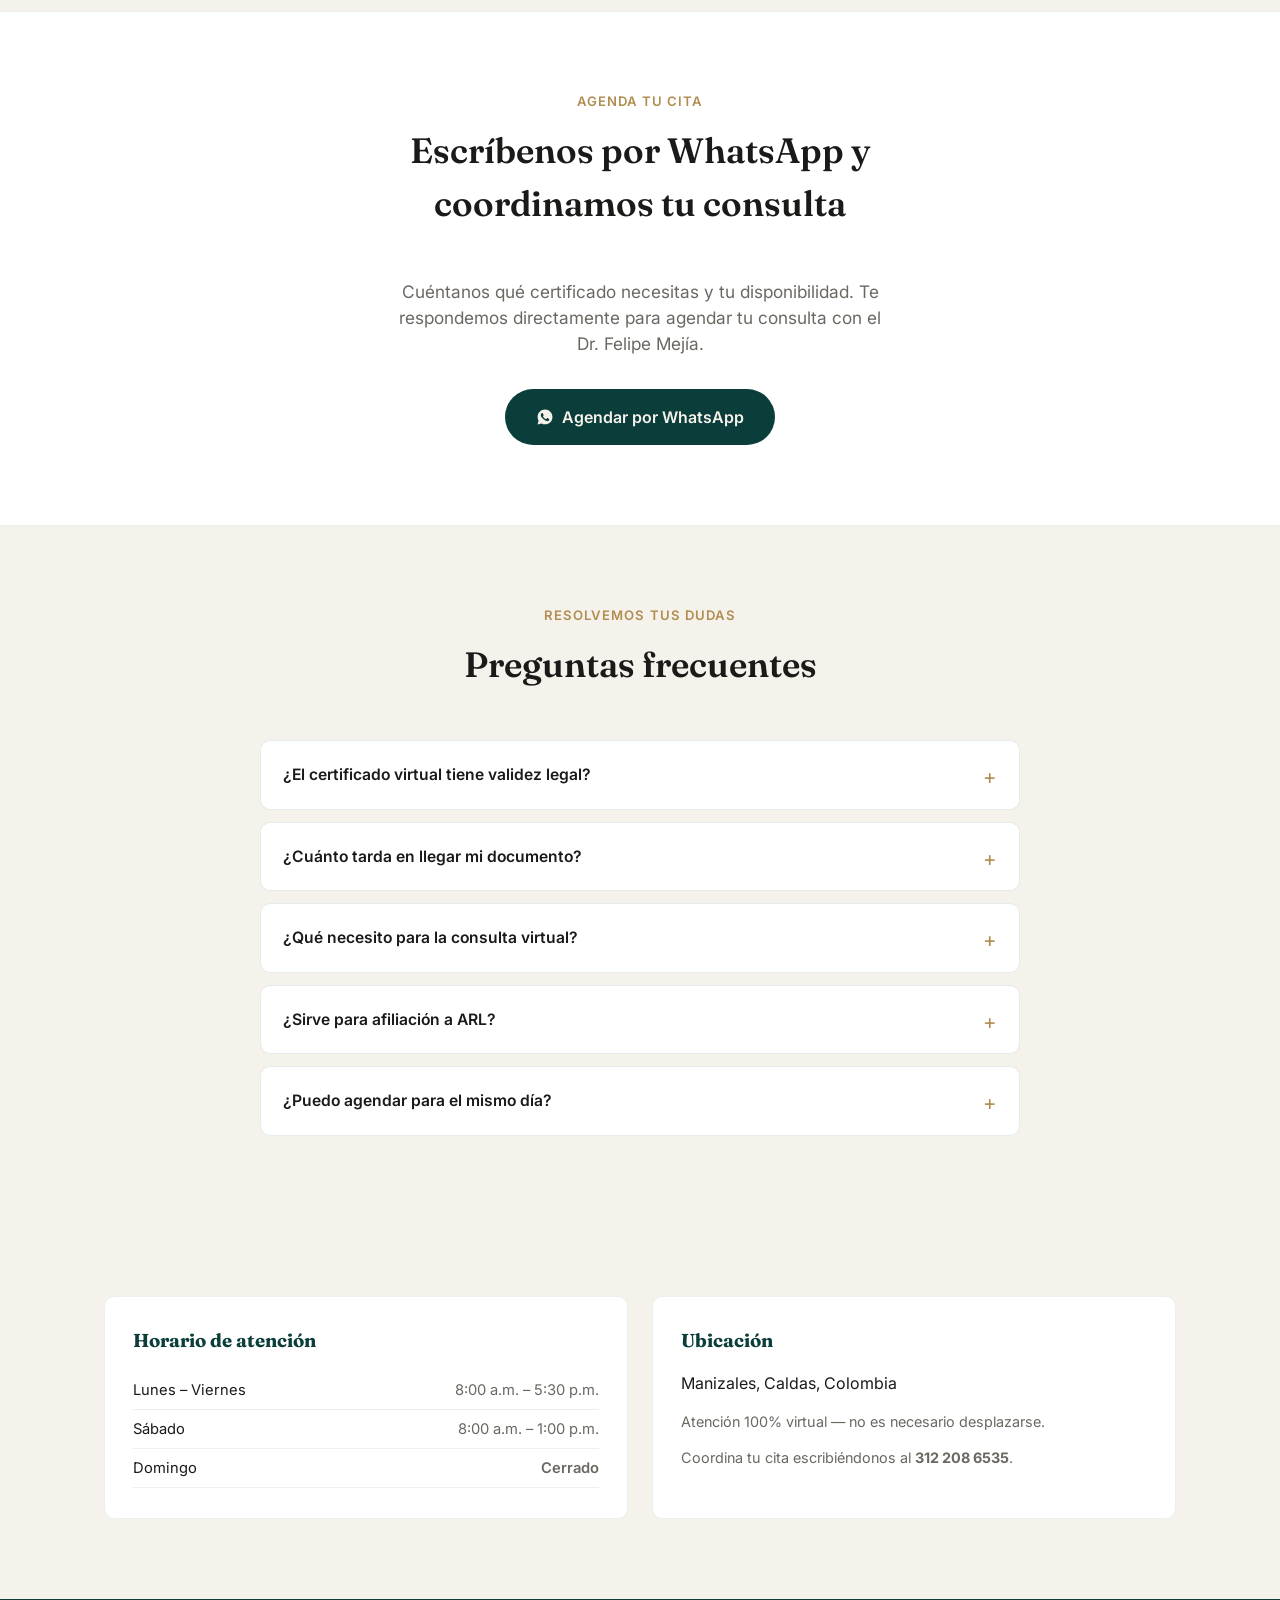
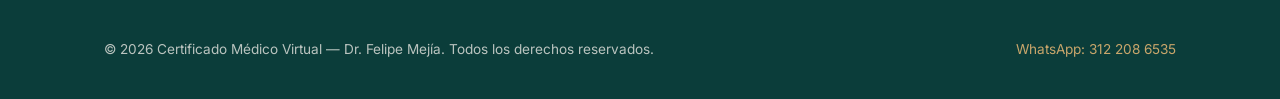
==== commit ed945e24: "Ajusta copy del hero: alcance nacional y textos de proceso - H1: 'en Manizales' -> 'para toda Colomb" ====
--- a/index.html
+++ b/index.html
@@ -171,8 +171,8 @@
   <section class="hero" id="top">
     <div class="wrap hero-inner">
       <div class="hero-copy">
-        <p class="eyebrow">Manizales, Caldas — Atención virtual</p>
-        <h1>Examen médico ocupacional virtual <span class="highlight">en Manizales</span>.</h1>
+        <p class="eyebrow">Colombia — Atención virtual</p>
+        <h1>Examen médico ocupacional virtual <span class="highlight">para toda Colombia</span>.</h1>
         <p class="hero-sub">Consulta privada con el Dr. Felipe Mejía, especialista con 15 años en certificaciones ocupacionales. Certificado listo para tu empleador, ARL o proceso de contratación — el mismo día, sin filas, sin salir de casa.</p>
         <div class="hero-actions">
           <a href="#agendar" class="btn btn-primary btn-lg">Agendar consulta</a>
@@ -181,7 +181,7 @@
         <ul class="hero-trust">
           <li><strong>15</strong> años de experiencia</li>
           <li><strong>100%</strong> virtual y privado</li>
-          <li><strong>Normativa</strong> vigente ARL</li>
+          <li><strong>Normatividad</strong> y certificaciones vigentes</li>
         </ul>
       </div>
       <div class="hero-seal" aria-hidden="true">
@@ -232,7 +232,7 @@
         <div class="how-step">
           <span class="how-num">1</span>
           <h3>Agenda por WhatsApp</h3>
-          <p>Cuéntanos qué certificado necesitas y tu fecha preferida.</p>
+          <p>Cuéntanos qué certificado necesitas.</p>
         </div>
         <div class="how-step">
           <span class="how-num">2</span>
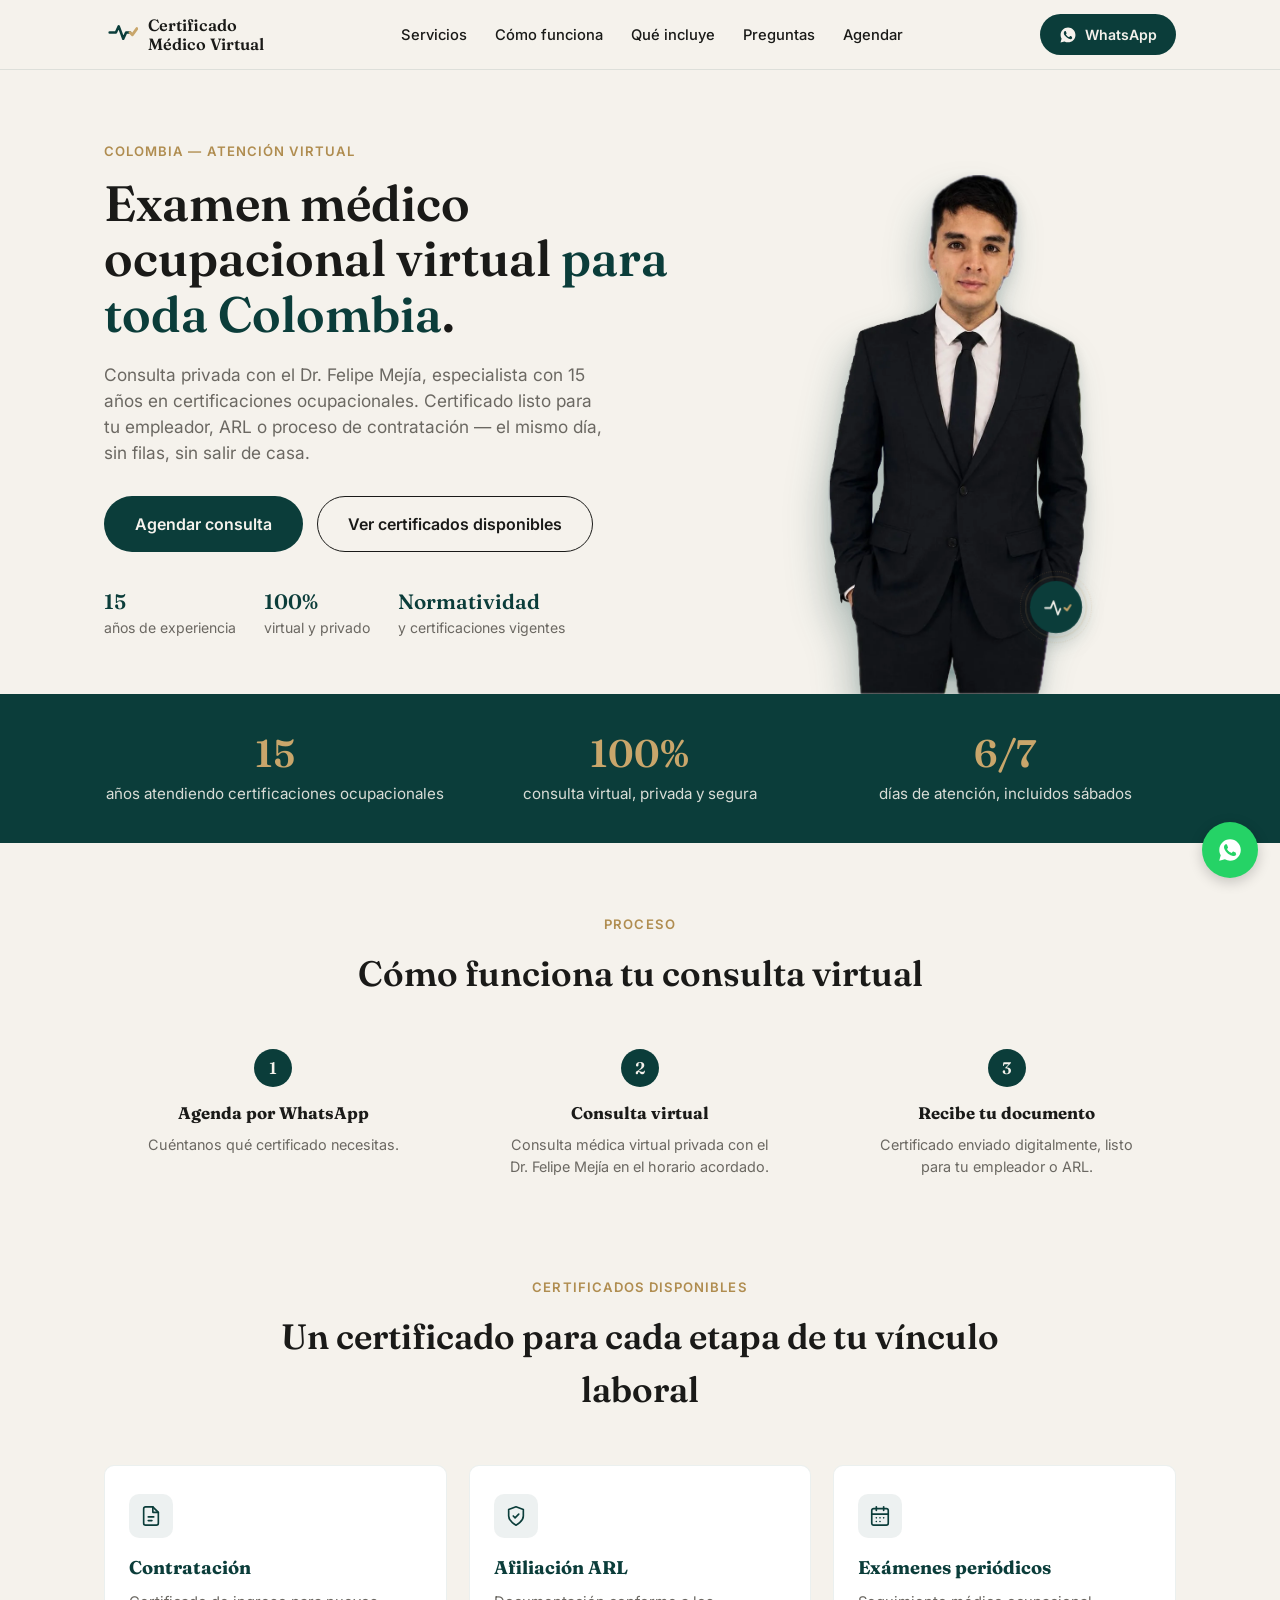
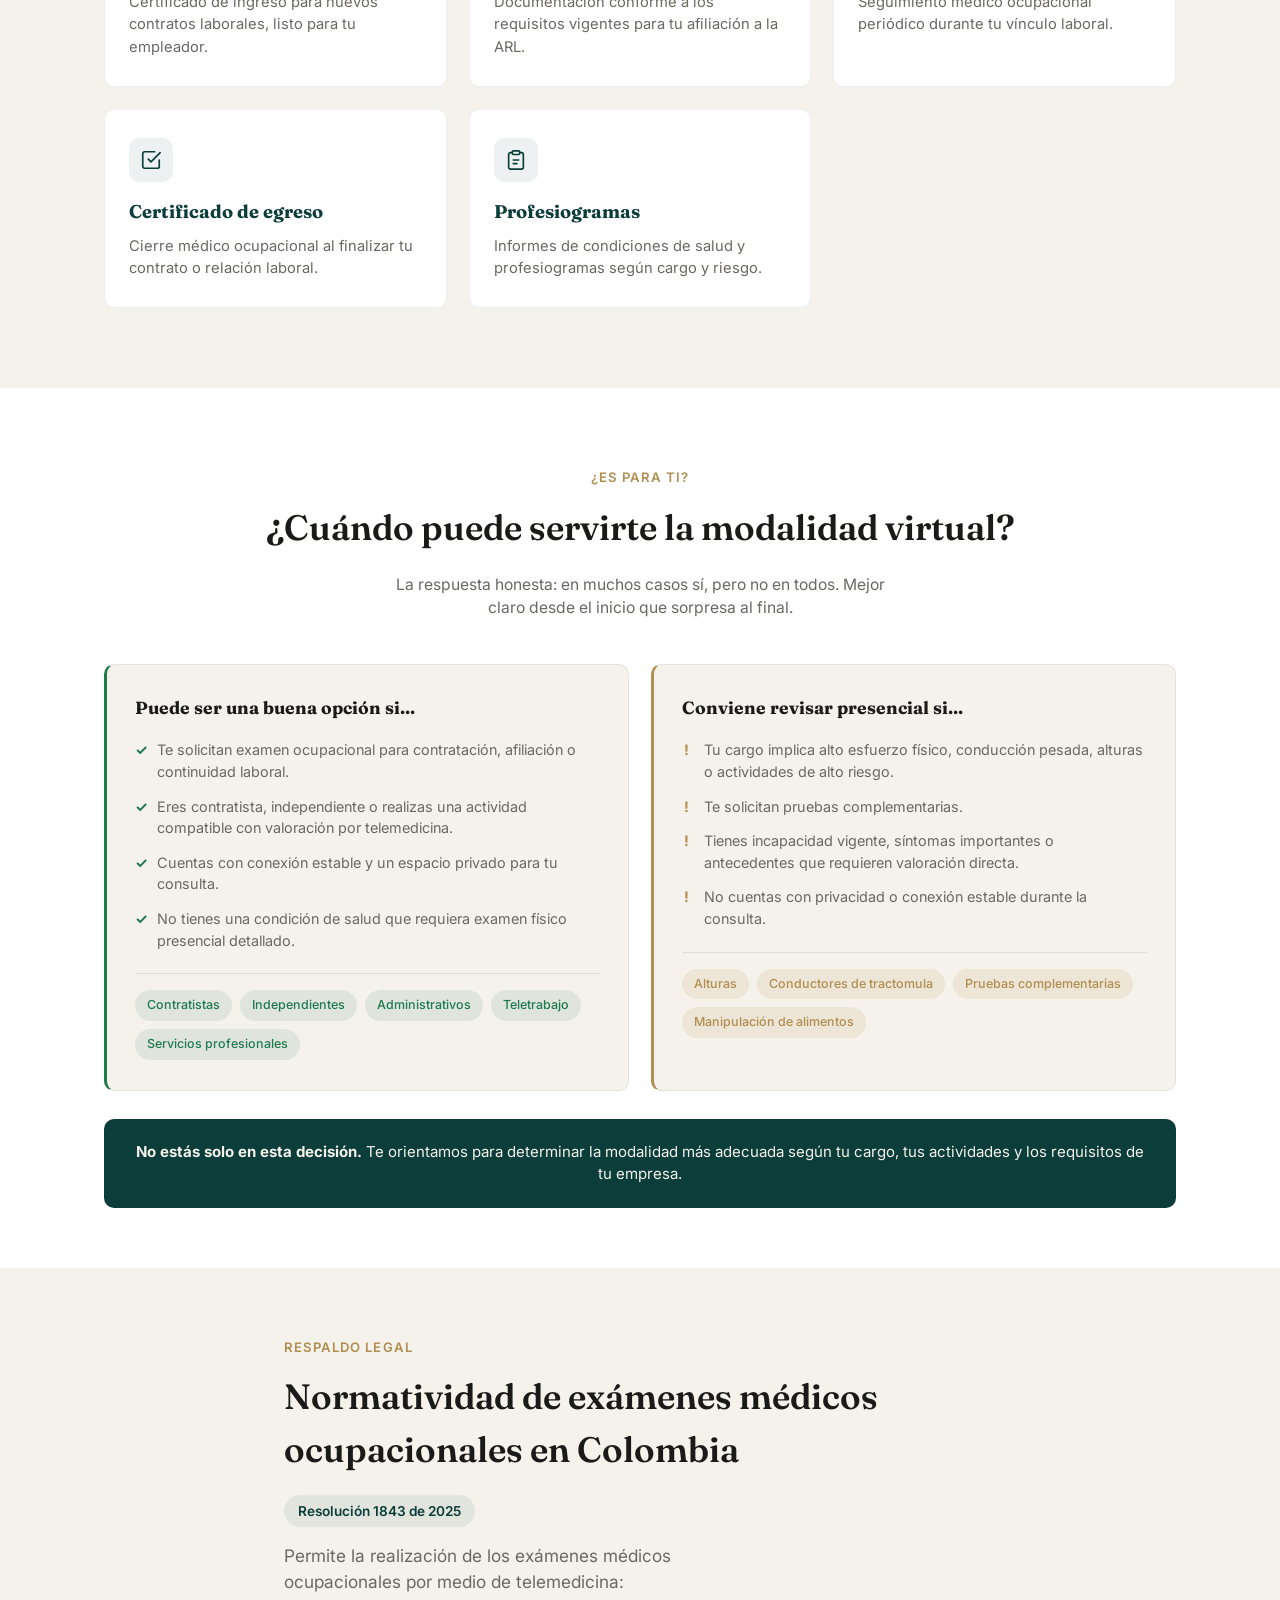
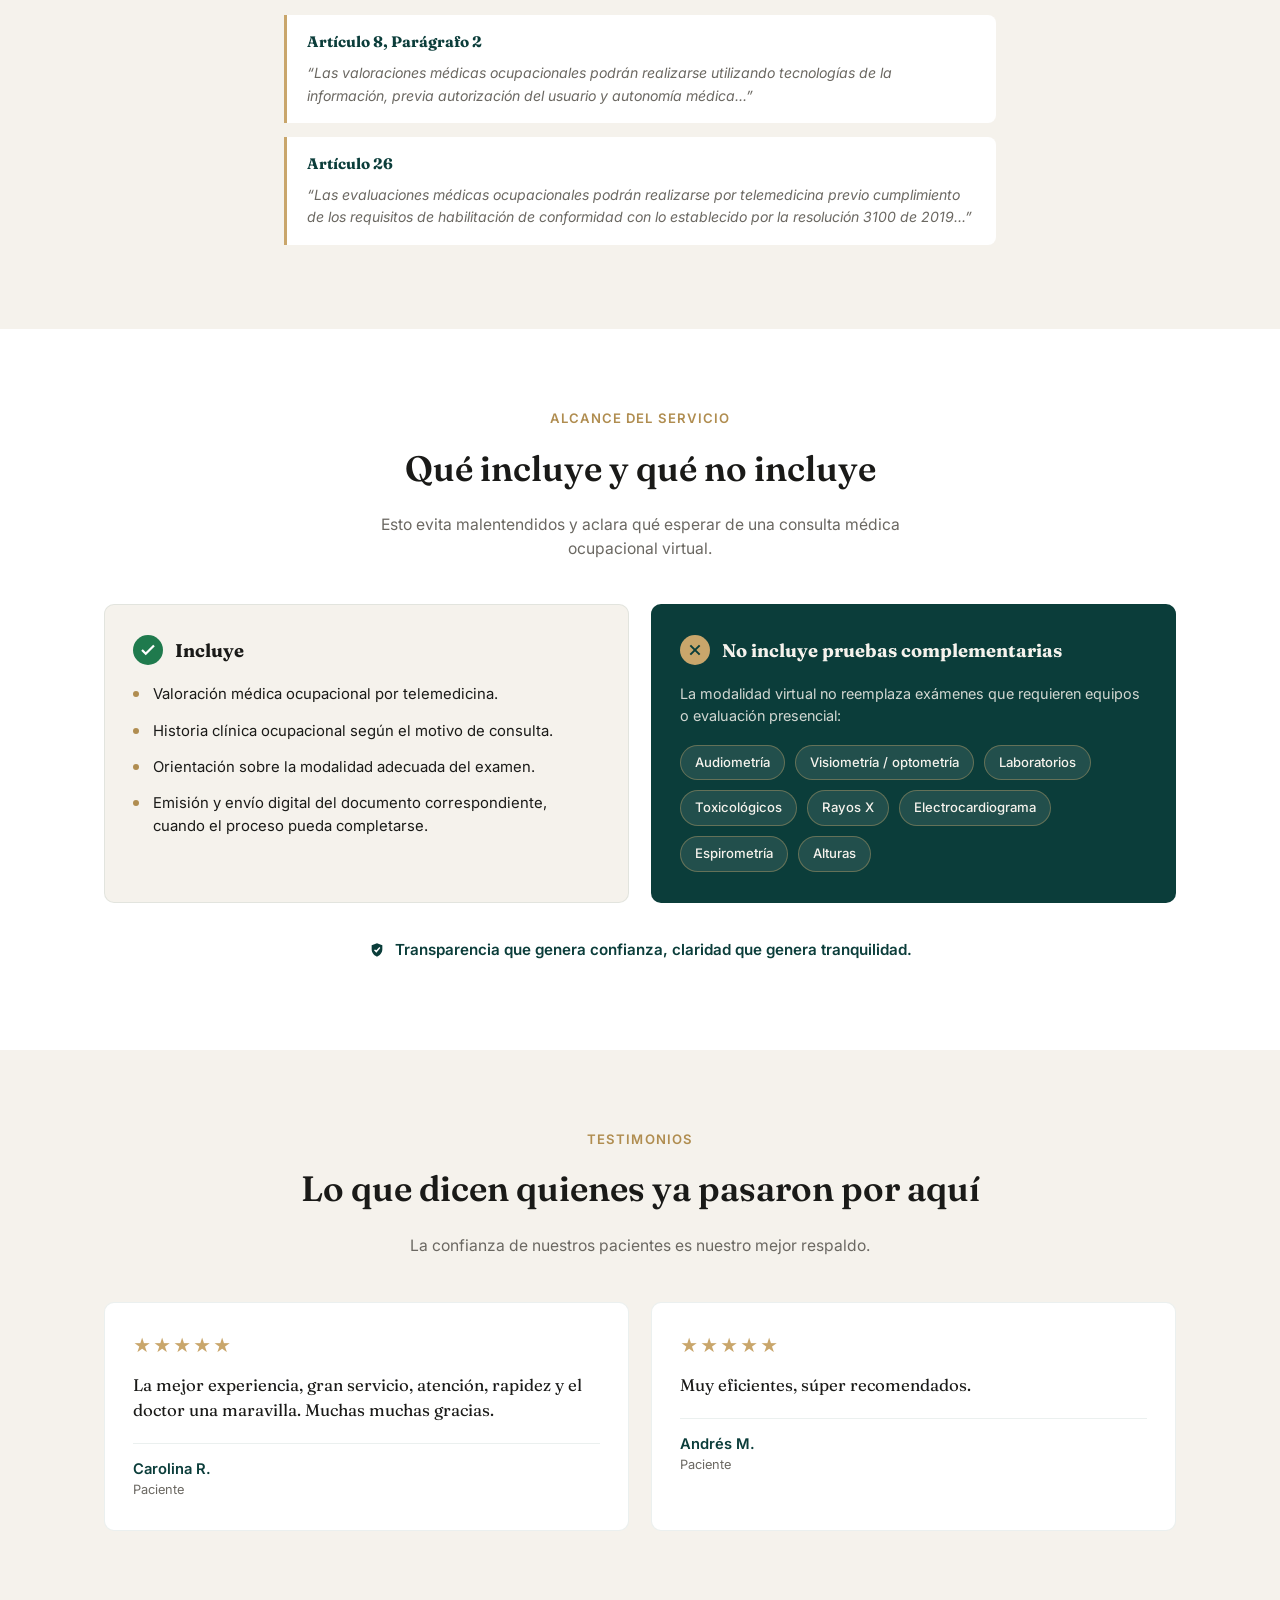
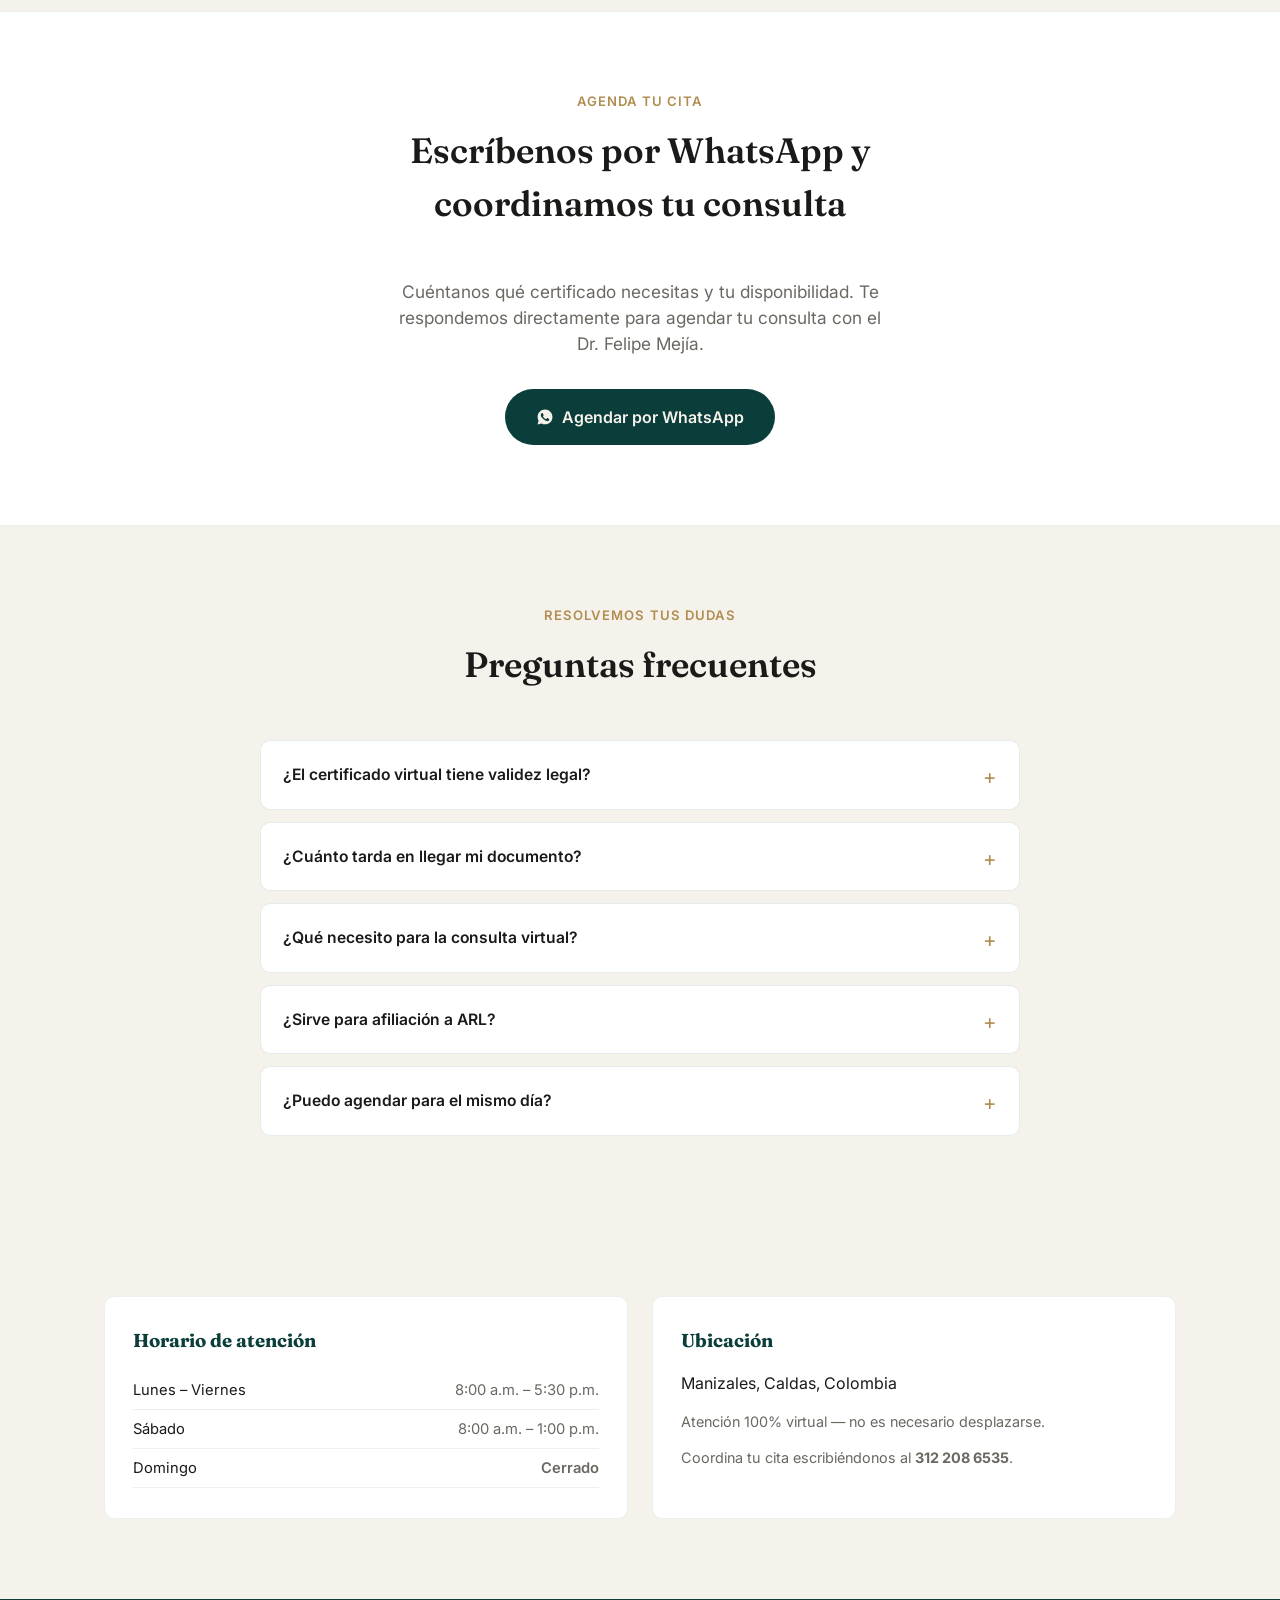
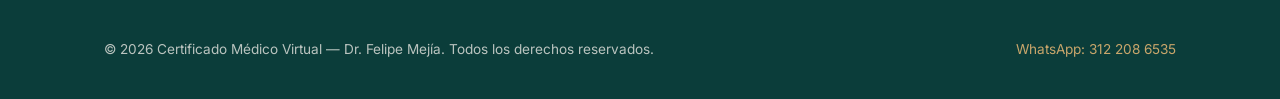
==== commit 51cdb68a: "Agrega foto real del Dr. Felipe Mejía en el hero Reemplaza el sello SVG genérico por la fotografía d" ====
--- a/index.html
+++ b/index.html
@@ -21,6 +21,7 @@
 <link rel="preconnect" href="https://fonts.gstatic.com" crossorigin>
 <link href="https://fonts.googleapis.com/css2?family=Fraunces:opsz,wght@9..144,400;9..144,500;9..144,600;9..144,700&family=Inter:wght@400;500;600;700&display=swap" rel="stylesheet">
 <link rel="stylesheet" href="styles.css">
+<link rel="preload" as="image" href="assets/felipe.webp" type="image/webp" fetchpriority="high">
 <link rel="icon" type="image/svg+xml" href="assets/favicon.svg">
 <link rel="canonical" href="https://certificadomedicovirtual.com/">
 <script type="application/ld+json">
@@ -184,23 +185,24 @@
           <li><strong>Normatividad</strong> y certificaciones vigentes</li>
         </ul>
       </div>
-      <div class="hero-seal" aria-hidden="true">
-        <svg viewBox="0 0 320 320" width="100%" height="100%">
-          <circle class="seal-ring seal-ring-1" cx="160" cy="160" r="150" fill="none" stroke="#C9A66B" stroke-width="1.5" stroke-dasharray="2 6"/>
-          <circle class="seal-ring seal-ring-2" cx="160" cy="160" r="128" fill="none" stroke="#C9A66B" stroke-width="1"/>
-          <circle class="seal-ring seal-ring-3" cx="160" cy="160" r="110" fill="#0B3D3A"/>
-          <path id="sealtext" d="M 160,50 A 110,110 0 1 1 159,50" fill="none"/>
-          <text class="seal-orbit-text" font-family="Inter, sans-serif" font-size="11.5" letter-spacing="3.5" fill="#F5F2EC">
-            <textPath href="#sealtext" startOffset="2%">CERTIFICADO MÉDICO OCUPACIONAL · MANIZALES, COLOMBIA ·</textPath>
-          </text>
-          <g transform="translate(160,158)">
-            <path id="pulseLine" class="pulse-draw" d="M -46 6 L -22 6 L -10 -22 L 8 34 L 20 6 L 36 6"
-                  fill="none" stroke="#F5F2EC" stroke-width="7" stroke-linecap="round" stroke-linejoin="round"/>
-            <path id="pulseCheck" class="pulse-draw pulse-draw-delay" d="M 36 6 L 46 16 L 64 -10"
-                  fill="none" stroke="#C9A66B" stroke-width="8" stroke-linecap="round" stroke-linejoin="round"/>
-          </g>
-          <text class="seal-name" x="160" y="230" text-anchor="middle" font-family="Fraunces, serif" font-size="15" fill="#F5F2EC">Dr. Felipe Mejía</text>
-        </svg>
+      <div class="hero-portrait">
+        <picture>
+          <source srcset="assets/felipe.webp" type="image/webp">
+          <img src="assets/felipe.png" alt="Dr. Felipe Mejía" width="602" height="1203" class="hero-portrait-img" fetchpriority="high">
+        </picture>
+        <span class="hero-portrait-badge" aria-hidden="true">
+          <svg viewBox="0 0 320 320" width="100%" height="100%">
+            <circle class="seal-ring seal-ring-1" cx="160" cy="160" r="150" fill="none" stroke="#C9A66B" stroke-width="1.5" stroke-dasharray="2 6"/>
+            <circle class="seal-ring seal-ring-2" cx="160" cy="160" r="128" fill="none" stroke="#C9A66B" stroke-width="1"/>
+            <circle class="seal-ring seal-ring-3" cx="160" cy="160" r="110" fill="#0B3D3A"/>
+            <g transform="translate(160,158)">
+              <path id="pulseLine" class="pulse-draw" d="M -46 6 L -22 6 L -10 -22 L 8 34 L 20 6 L 36 6"
+                    fill="none" stroke="#F5F2EC" stroke-width="7" stroke-linecap="round" stroke-linejoin="round"/>
+              <path id="pulseCheck" class="pulse-draw pulse-draw-delay" d="M 36 6 L 46 16 L 64 -10"
+                    fill="none" stroke="#C9A66B" stroke-width="8" stroke-linecap="round" stroke-linejoin="round"/>
+            </g>
+          </svg>
+        </span>
       </div>
     </div>
   </section>
--- a/styles.css
+++ b/styles.css
@@ -195,14 +195,17 @@
 
 /* ===== Hero ===== */
 .hero{
-  padding:72px 0 56px;
+  padding:72px 0 0;
   overflow:hidden;
 }
 .hero-inner{
   display:grid;
   grid-template-columns:1.15fr 0.85fr;
   gap:48px;
-  align-items:center;
+  align-items:end;
+}
+.hero-copy{
+  padding-bottom:56px;
 }
 .eyebrow{
   font-size:.82rem;
@@ -251,16 +254,58 @@
   color:var(--forest);
   font-weight:600;
 }
-.hero-seal{
+.hero-portrait{
+  position:relative;
   justify-self:center;
-  width:min(320px, 80vw);
+  width:min(260px, 62vw);
+  padding-top:6%;
+}
+.hero-portrait::before{
+  content:"";
+  position:absolute;
+  top:8%;
+  left:50%;
+  width:78%;
+  height:78%;
+  transform:translateX(-50%);
+  background:radial-gradient(closest-side, rgba(11,61,58,.14), rgba(11,61,58,0) 72%);
+  z-index:0;
+}
+.hero-portrait::after{
+  content:"";
+  position:absolute;
+  left:50%;
+  bottom:2%;
+  width:62%;
+  height:22px;
+  transform:translateX(-50%);
+  background:radial-gradient(ellipse, rgba(11,61,58,.28), rgba(11,61,58,0) 70%);
+  z-index:0;
+}
+.hero-portrait-img{
+  position:relative;
+  z-index:1;
+  display:block;
+  width:100%;
+  height:auto;
+  filter:drop-shadow(-10px 22px 18px rgba(11,61,58,.22)) drop-shadow(0 4px 6px rgba(11,61,58,.12));
+}
+.hero-portrait-badge{
+  position:absolute;
+  right:-6px;
+  bottom:8%;
+  width:26%;
+  min-width:76px;
+  z-index:2;
+  filter:drop-shadow(0 6px 10px rgba(11,61,58,.25));
 }
 
 @media (max-width: 900px){
-  .hero-inner{grid-template-columns:1fr; text-align:center;}
+  .hero-inner{grid-template-columns:1fr; text-align:center; align-items:center;}
   .hero-sub{margin-left:auto; margin-right:auto;}
   .hero-actions, .hero-trust{justify-content:center;}
-  .hero-seal{order:-1; width:220px;}
+  .hero-portrait{order:-1; width:200px; margin-bottom:12px;}
+  .hero-copy{padding-bottom:56px;}
 }
 
 /* ===== Trust strip ===== */
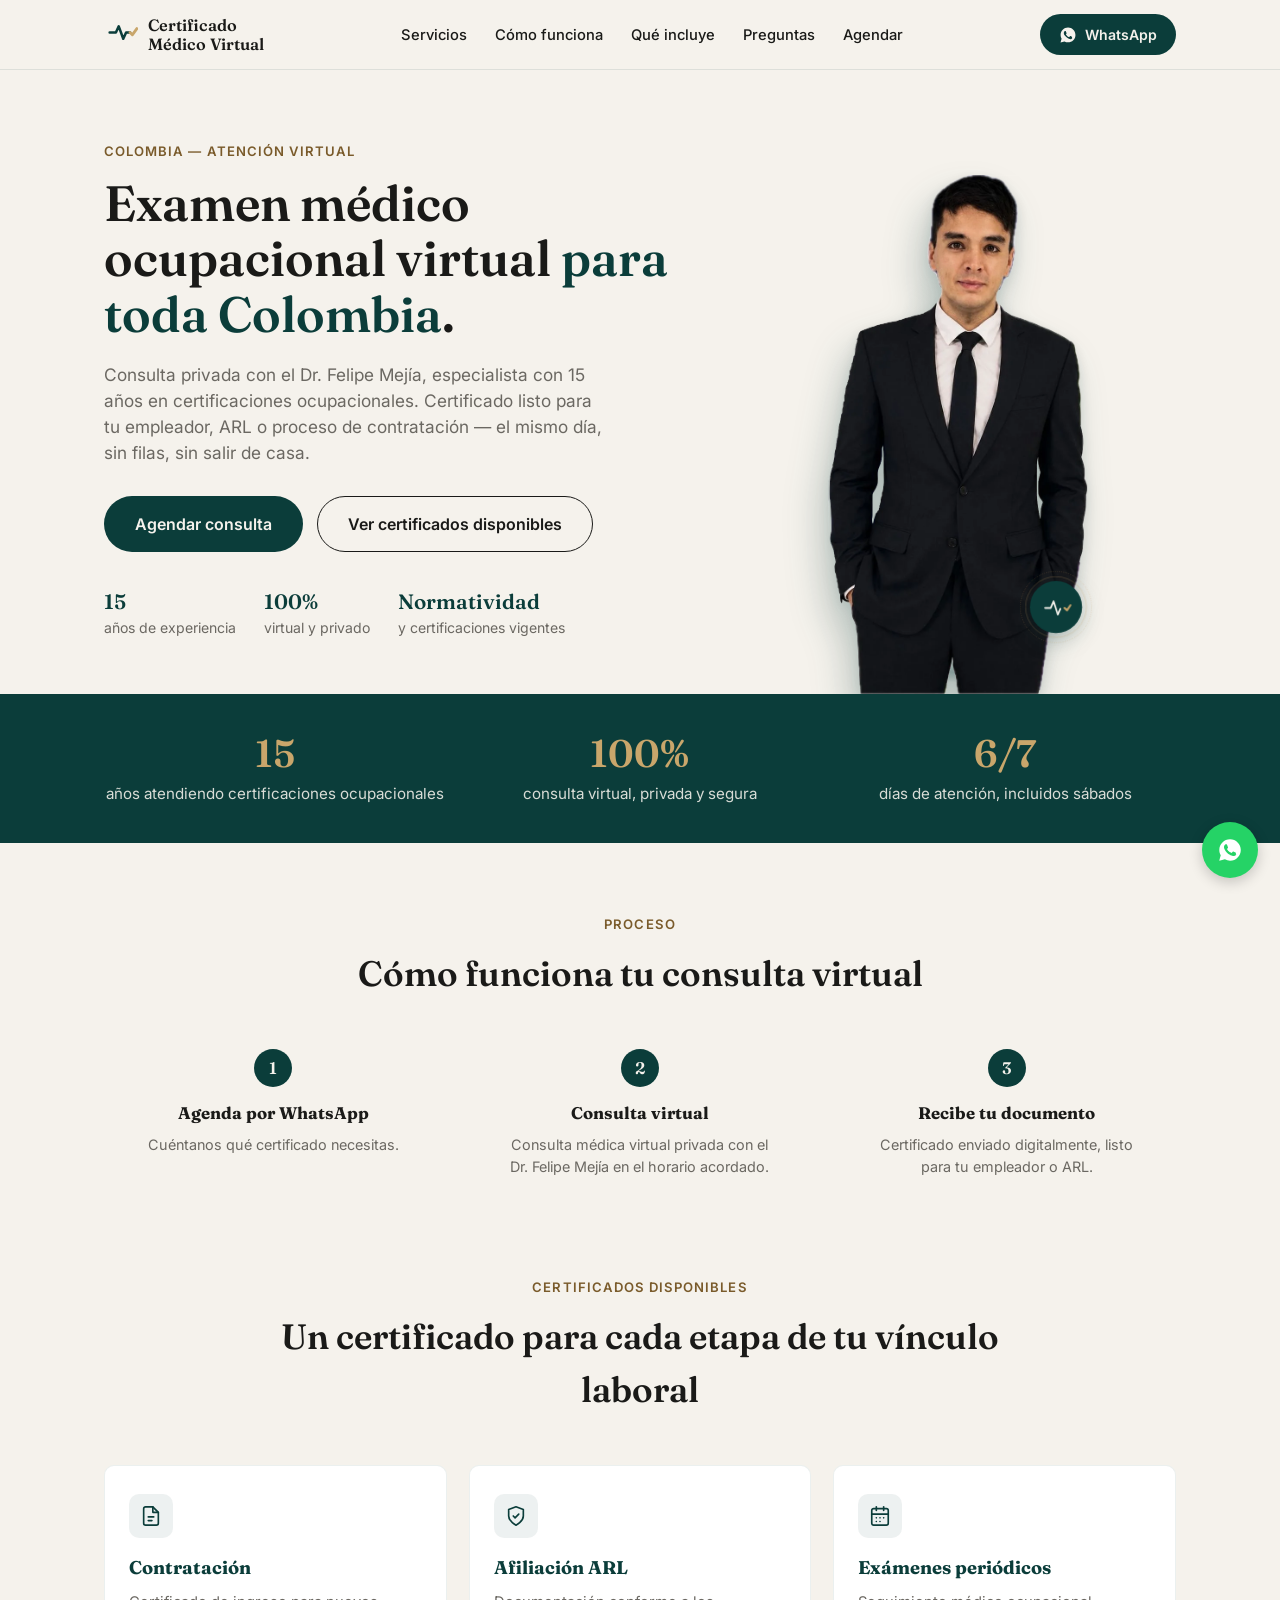
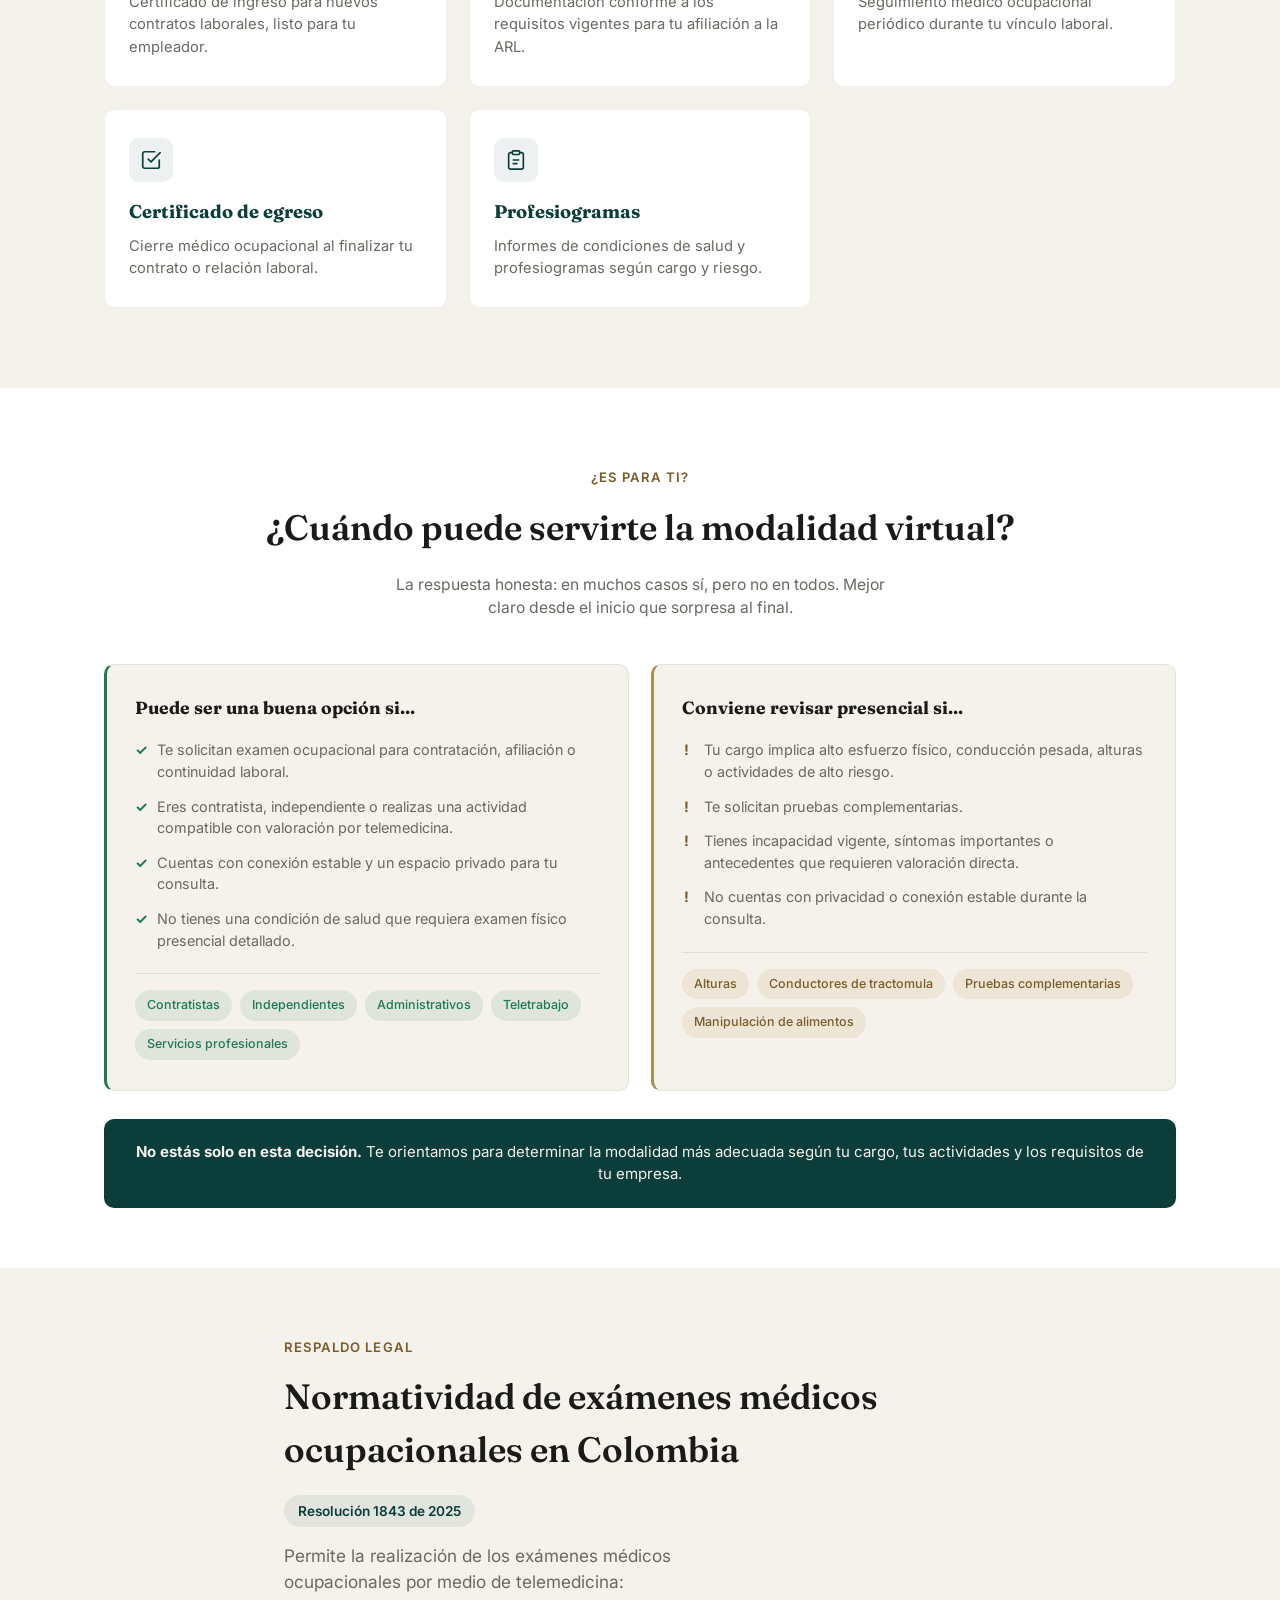
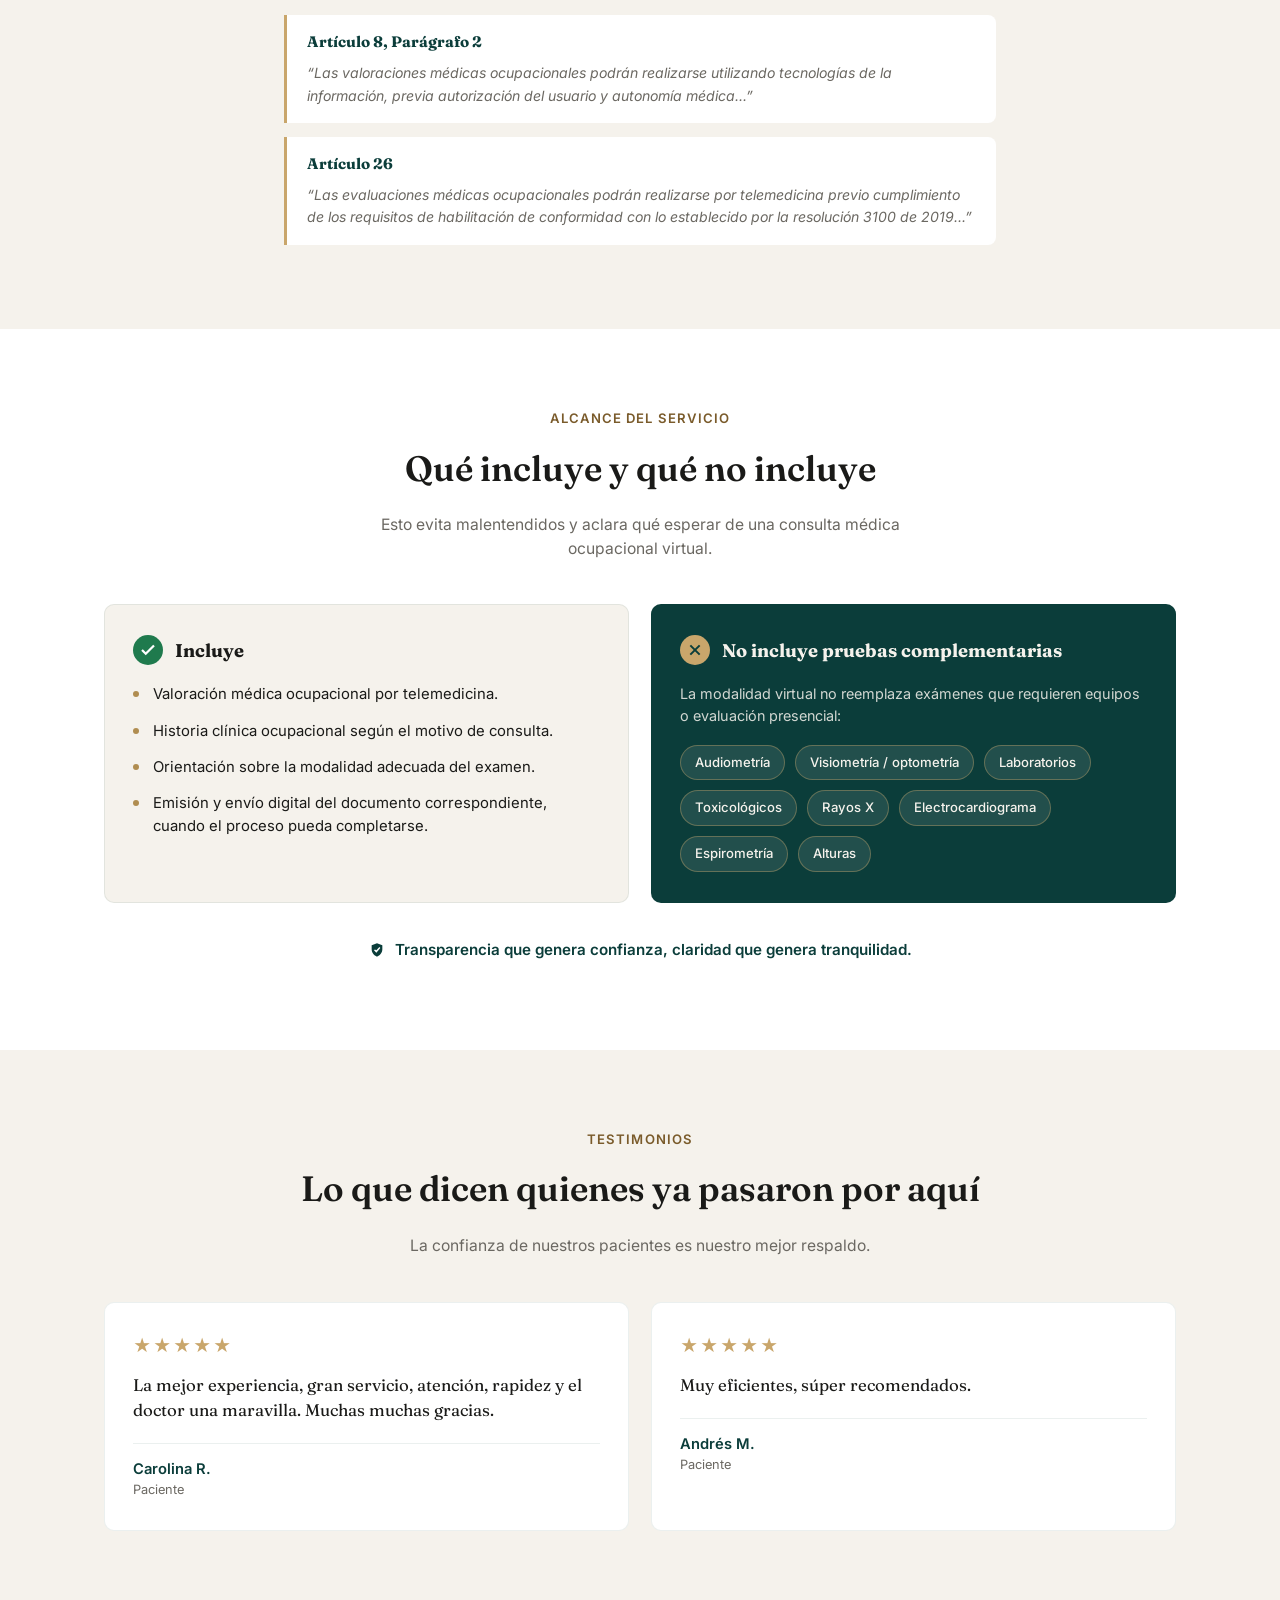
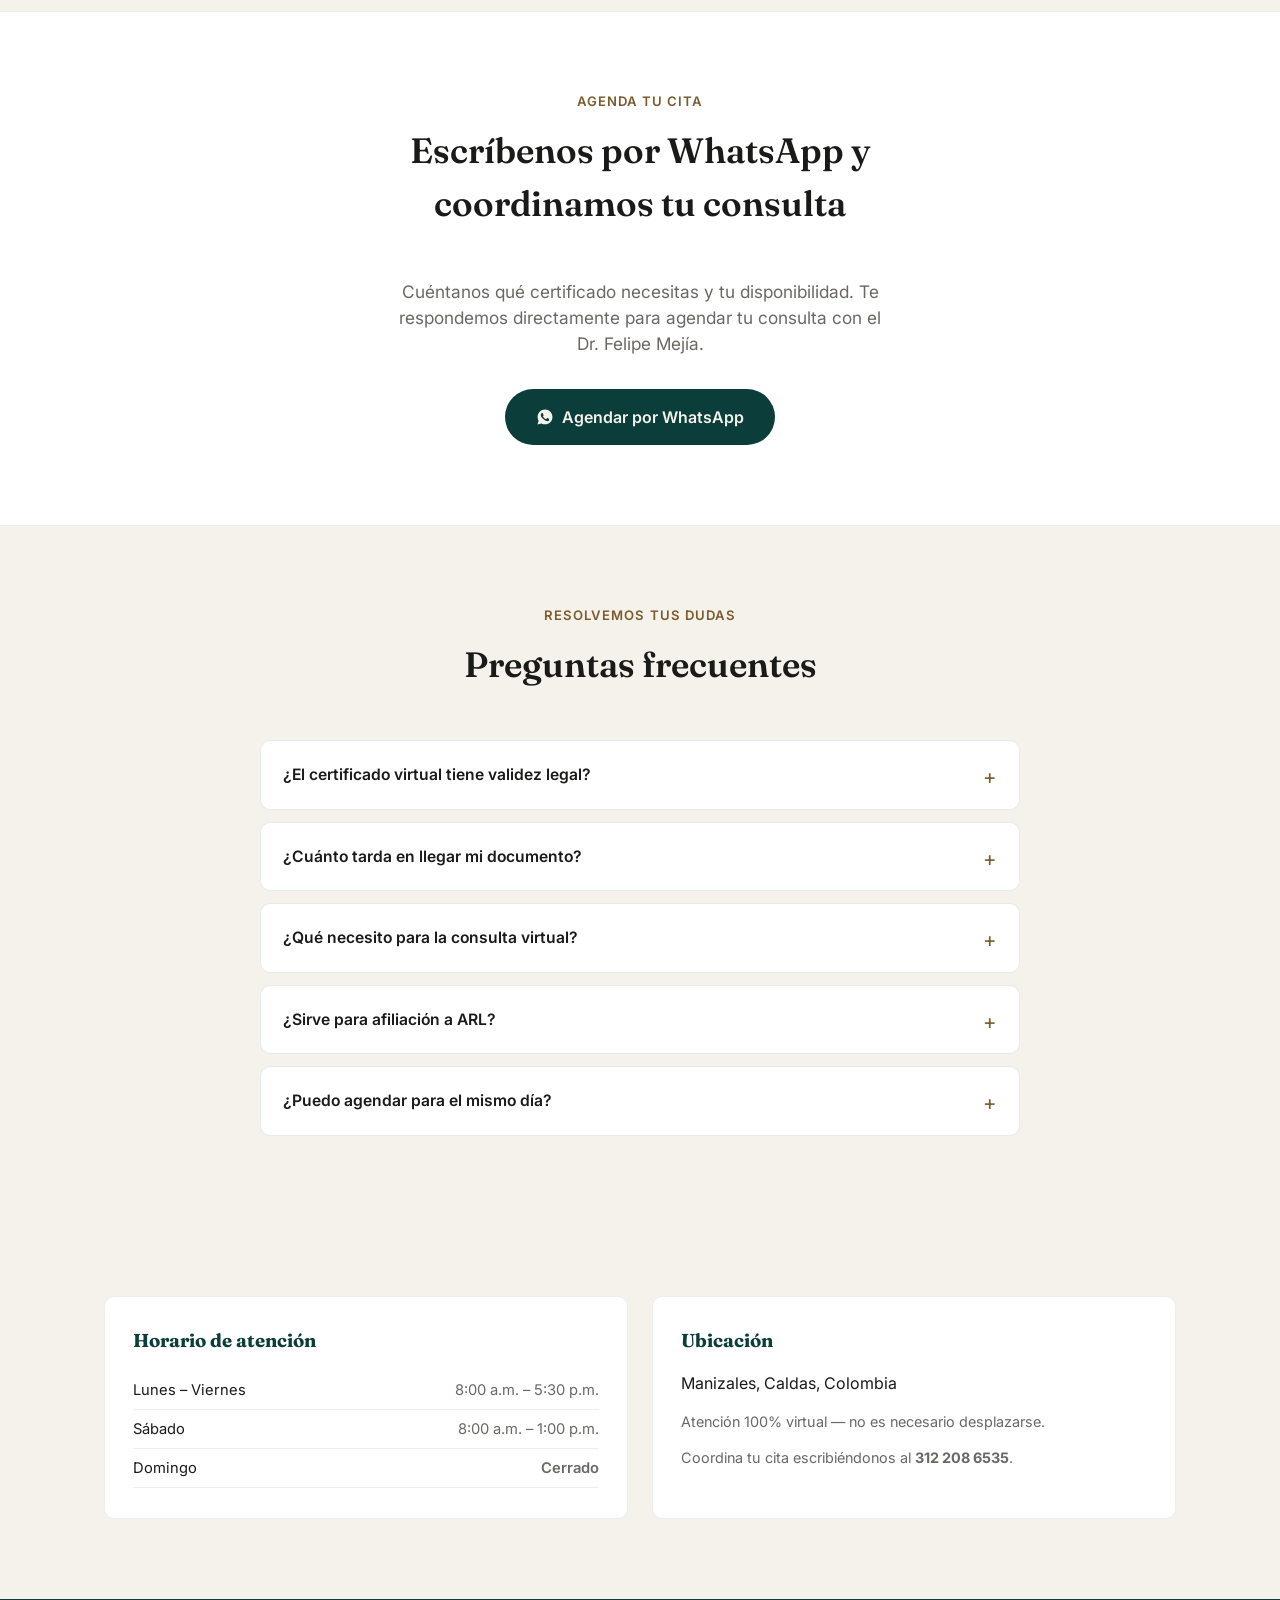
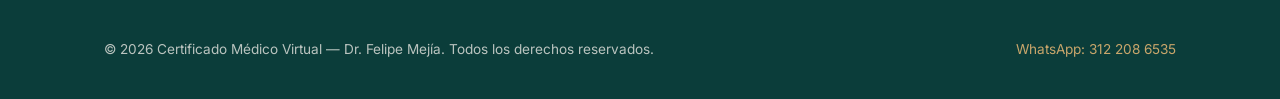
==== commit c401693a: "Corrige hallazgos de Lighthouse: contraste de color y orden de headings - Nuevo token --gold-text (#" ====
--- a/index.html
+++ b/index.html
@@ -351,11 +351,11 @@
         <p class="law-ref">Resolución 1843 de 2025</p>
         <p class="hero-sub" style="margin-bottom:20px;">Permite la realización de los exámenes médicos ocupacionales por medio de telemedicina:</p>
         <div class="law-article">
-          <h4>Artículo 8, Parágrafo 2</h4>
+          <h3>Artículo 8, Parágrafo 2</h3>
           <p>“Las valoraciones médicas ocupacionales podrán realizarse utilizando tecnologías de la información, previa autorización del usuario y autonomía médica...”</p>
         </div>
         <div class="law-article">
-          <h4>Artículo 26</h4>
+          <h3>Artículo 26</h3>
           <p>“Las evaluaciones médicas ocupacionales podrán realizarse por telemedicina previo cumplimiento de los requisitos de habilitación de conformidad con lo establecido por la resolución 3100 de 2019...”</p>
         </div>
       </div>
--- a/styles.css
+++ b/styles.css
@@ -5,6 +5,7 @@
   --bone: #F5F2EC;
   --gold: #C9A66B;
   --gold-dark: #B08D50;
+  --gold-text: #7A5B2B;
   --ink: #1A1A18;
   --white: #FFFFFF;
   --muted: #6B6862;
@@ -78,7 +79,7 @@
   border-color:var(--ink);
   color:var(--ink);
 }
-.btn-ghost:hover{border-color:var(--gold-dark); color:var(--gold-dark);}
+.btn-ghost:hover{border-color:var(--gold-text); color:var(--gold-text);}
 .btn-lg{padding:15px 30px; font-size:1rem;}
 .btn-block{width:100%;}
 .btn-header{padding:9px 18px; font-size:.88rem;}
@@ -212,7 +213,7 @@
   font-weight:600;
   letter-spacing:.08em;
   text-transform:uppercase;
-  color:var(--gold-dark);
+  color:var(--gold-text);
   margin:0 0 14px;
 }
 .eyebrow-center{text-align:center;}
@@ -288,6 +289,7 @@
   display:block;
   width:100%;
   height:auto;
+  aspect-ratio:602 / 1203;
   filter:drop-shadow(-10px 22px 18px rgba(11,61,58,.22)) drop-shadow(0 4px 6px rgba(11,61,58,.12));
 }
 .hero-portrait-badge{
@@ -598,7 +600,7 @@
   right:0;
   top:14px;
   font-size:1.3rem;
-  color:var(--gold-dark);
+  color:var(--gold-text);
   font-weight:400;
 }
 .faq-item[open] summary::after{content:"–";}
@@ -741,7 +743,7 @@
 .fit-no .fit-list li::before{
   content:"!";
   position:absolute; left:2px; top:0;
-  color:var(--gold-dark);
+  color:var(--gold-text);
   font-weight:700;
 }
 .fit-tags{
@@ -758,7 +760,7 @@
   border-radius:999px;
 }
 .tag-yes{background:rgba(31,122,77,0.1); color:#1F7A4D;}
-.tag-no{background:rgba(201,166,107,0.18); color:var(--gold-dark);}
+.tag-no{background:rgba(201,166,107,0.18); color:var(--gold-text);}
 .fit-note{
   margin-top:28px;
   background:var(--forest);
@@ -793,7 +795,7 @@
   padding:16px 20px;
   margin-bottom:14px;
 }
-.law-article h4{
+.law-article h3{
   font-family:var(--font-display);
   font-size:.95rem;
   margin:0 0 8px;
@@ -876,7 +878,7 @@
   border-bottom:1px solid rgba(11,61,58,0.08);
 }
 .hours-table td:last-child{text-align:right; color:var(--muted);}
-.hours-table .closed{color:var(--gold-dark); font-weight:600;}
+.hours-table .closed{color:var(--gold-text); font-weight:600;}
 .muted{color:var(--muted); font-size:.9rem;}
 .hours-card .btn{margin-top:16px;}
 
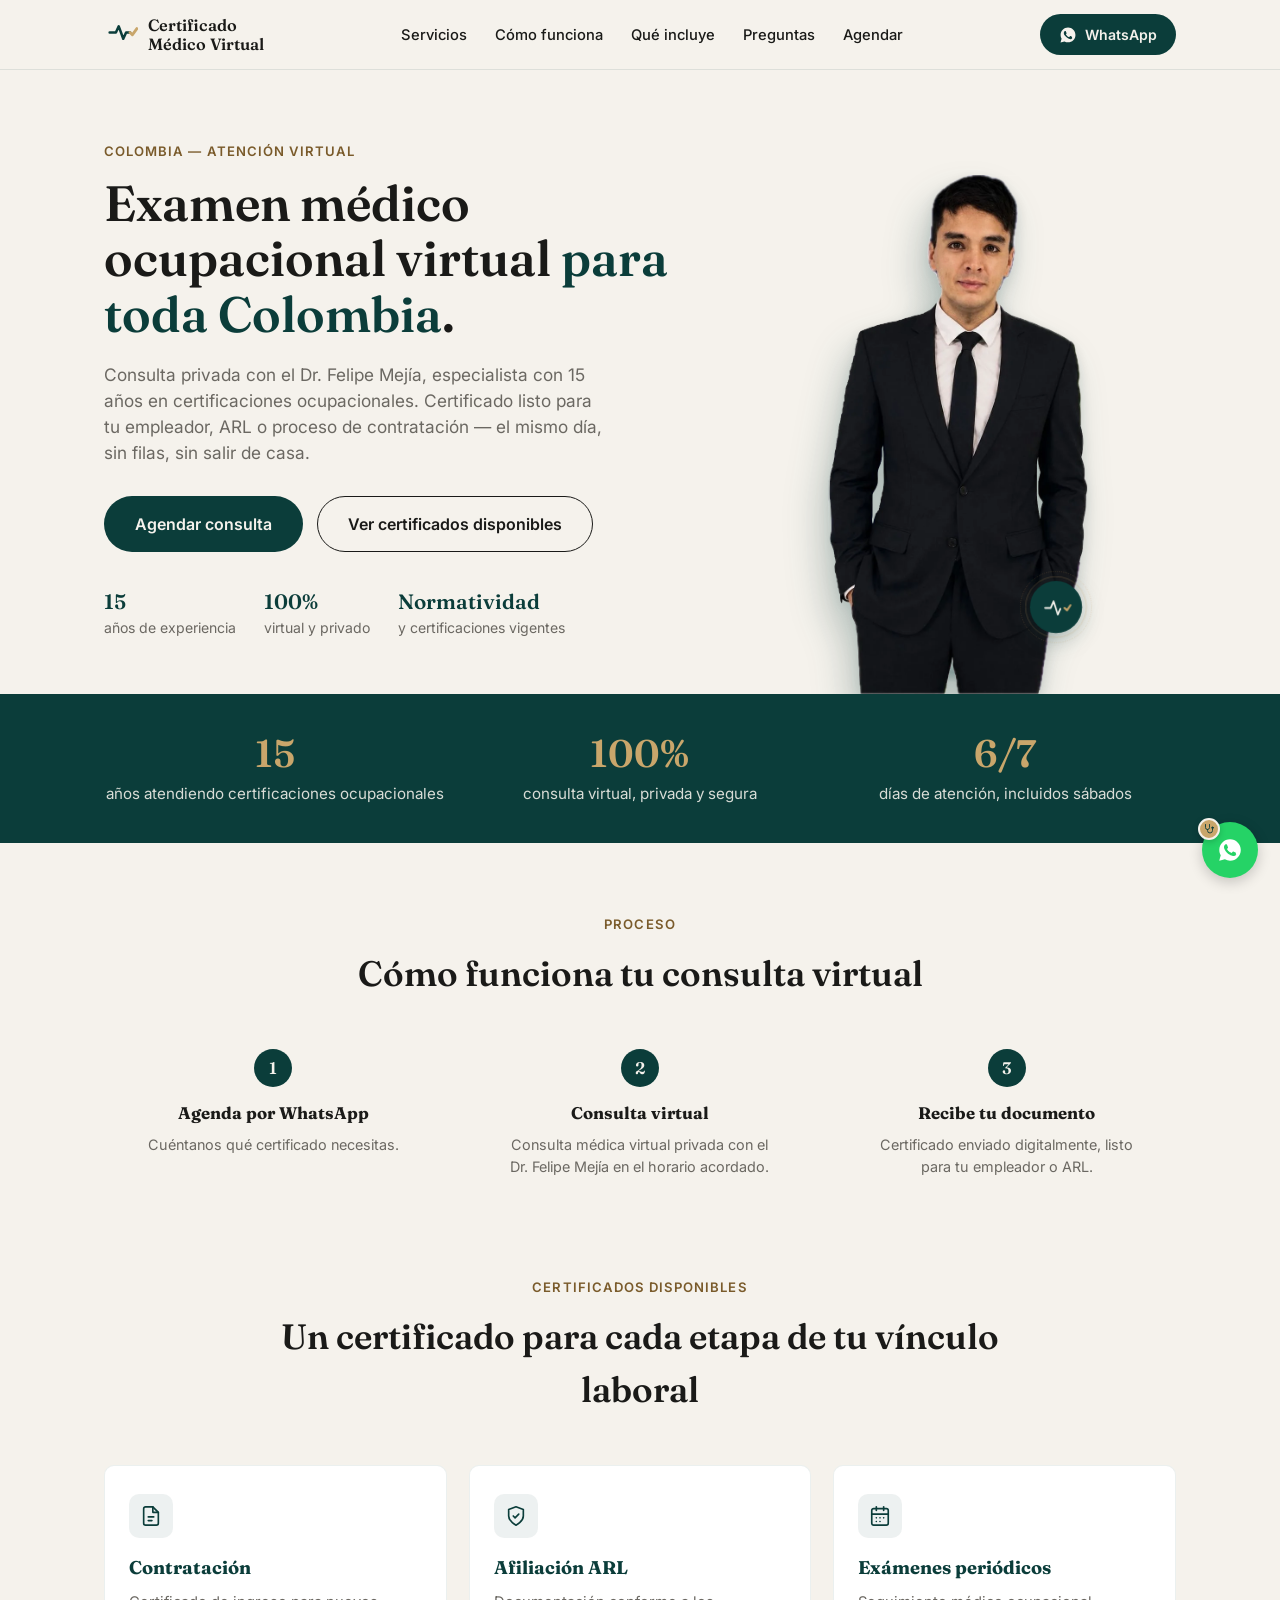
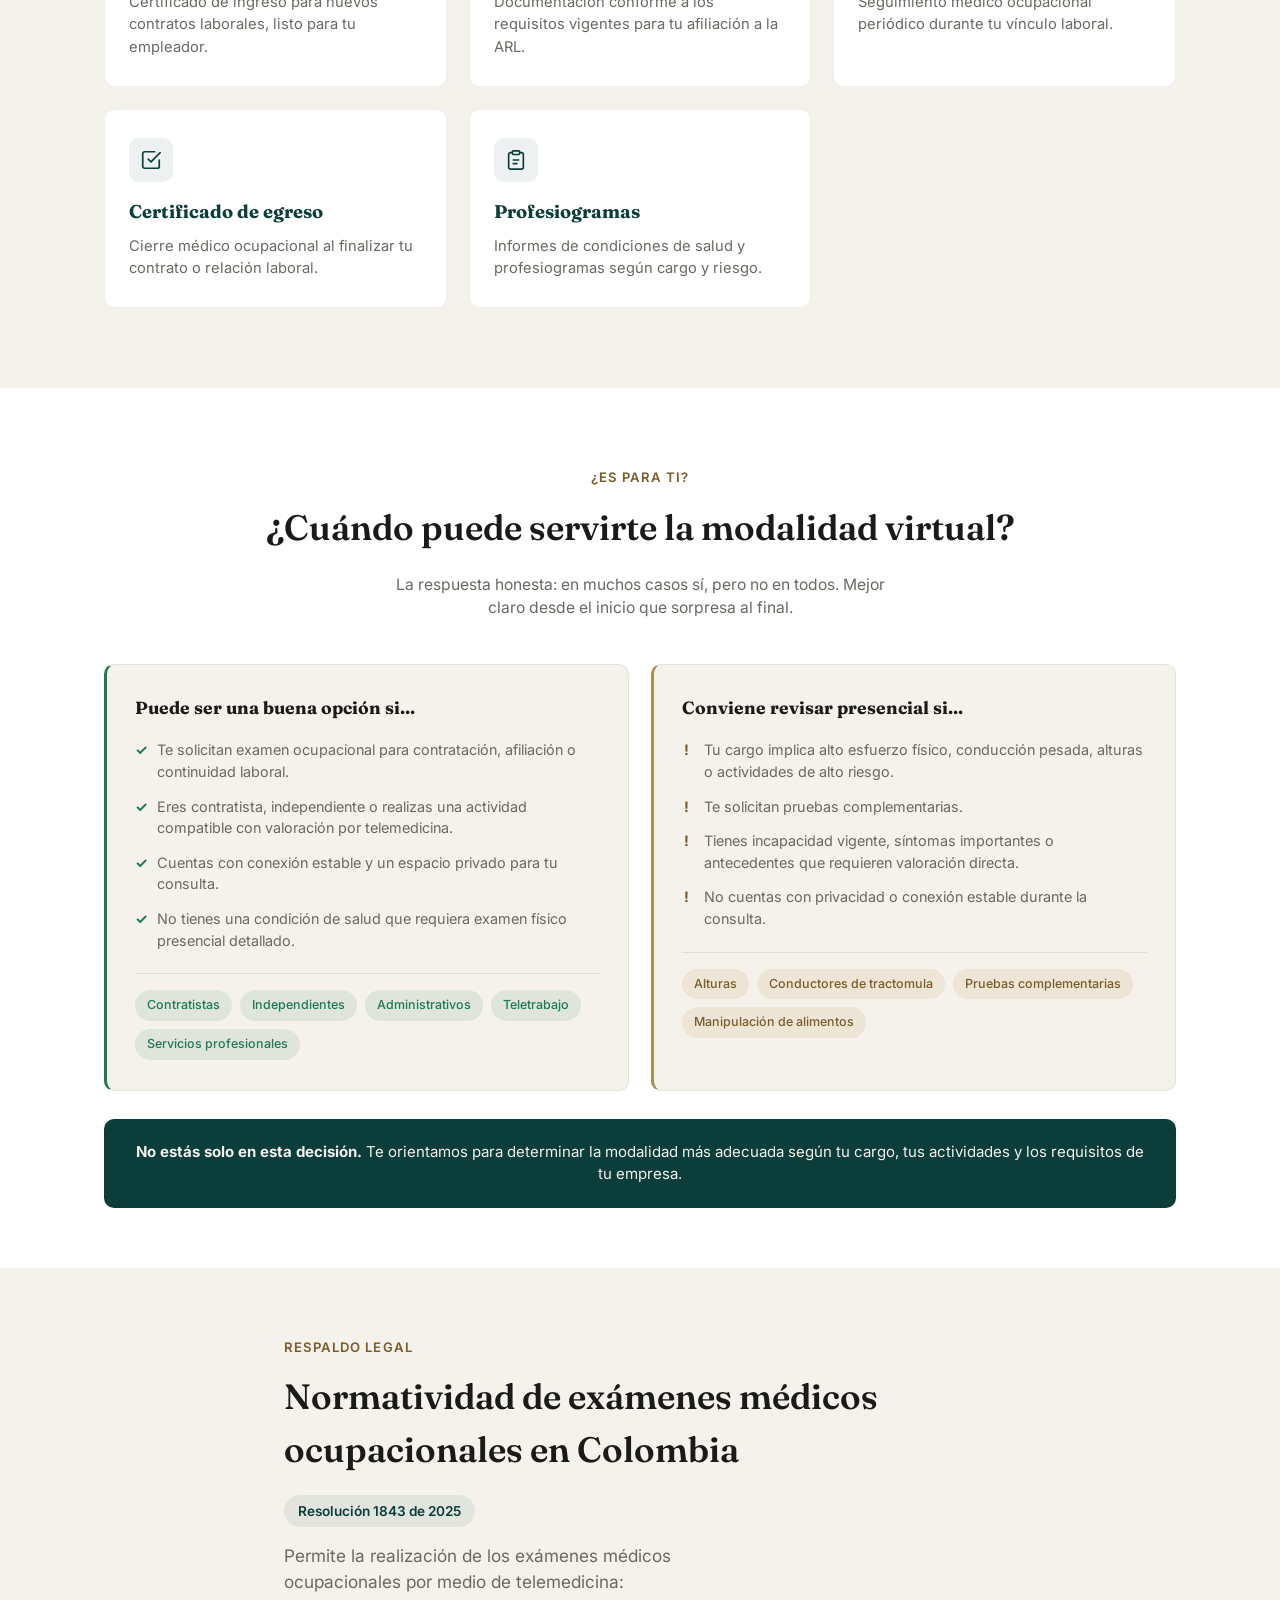
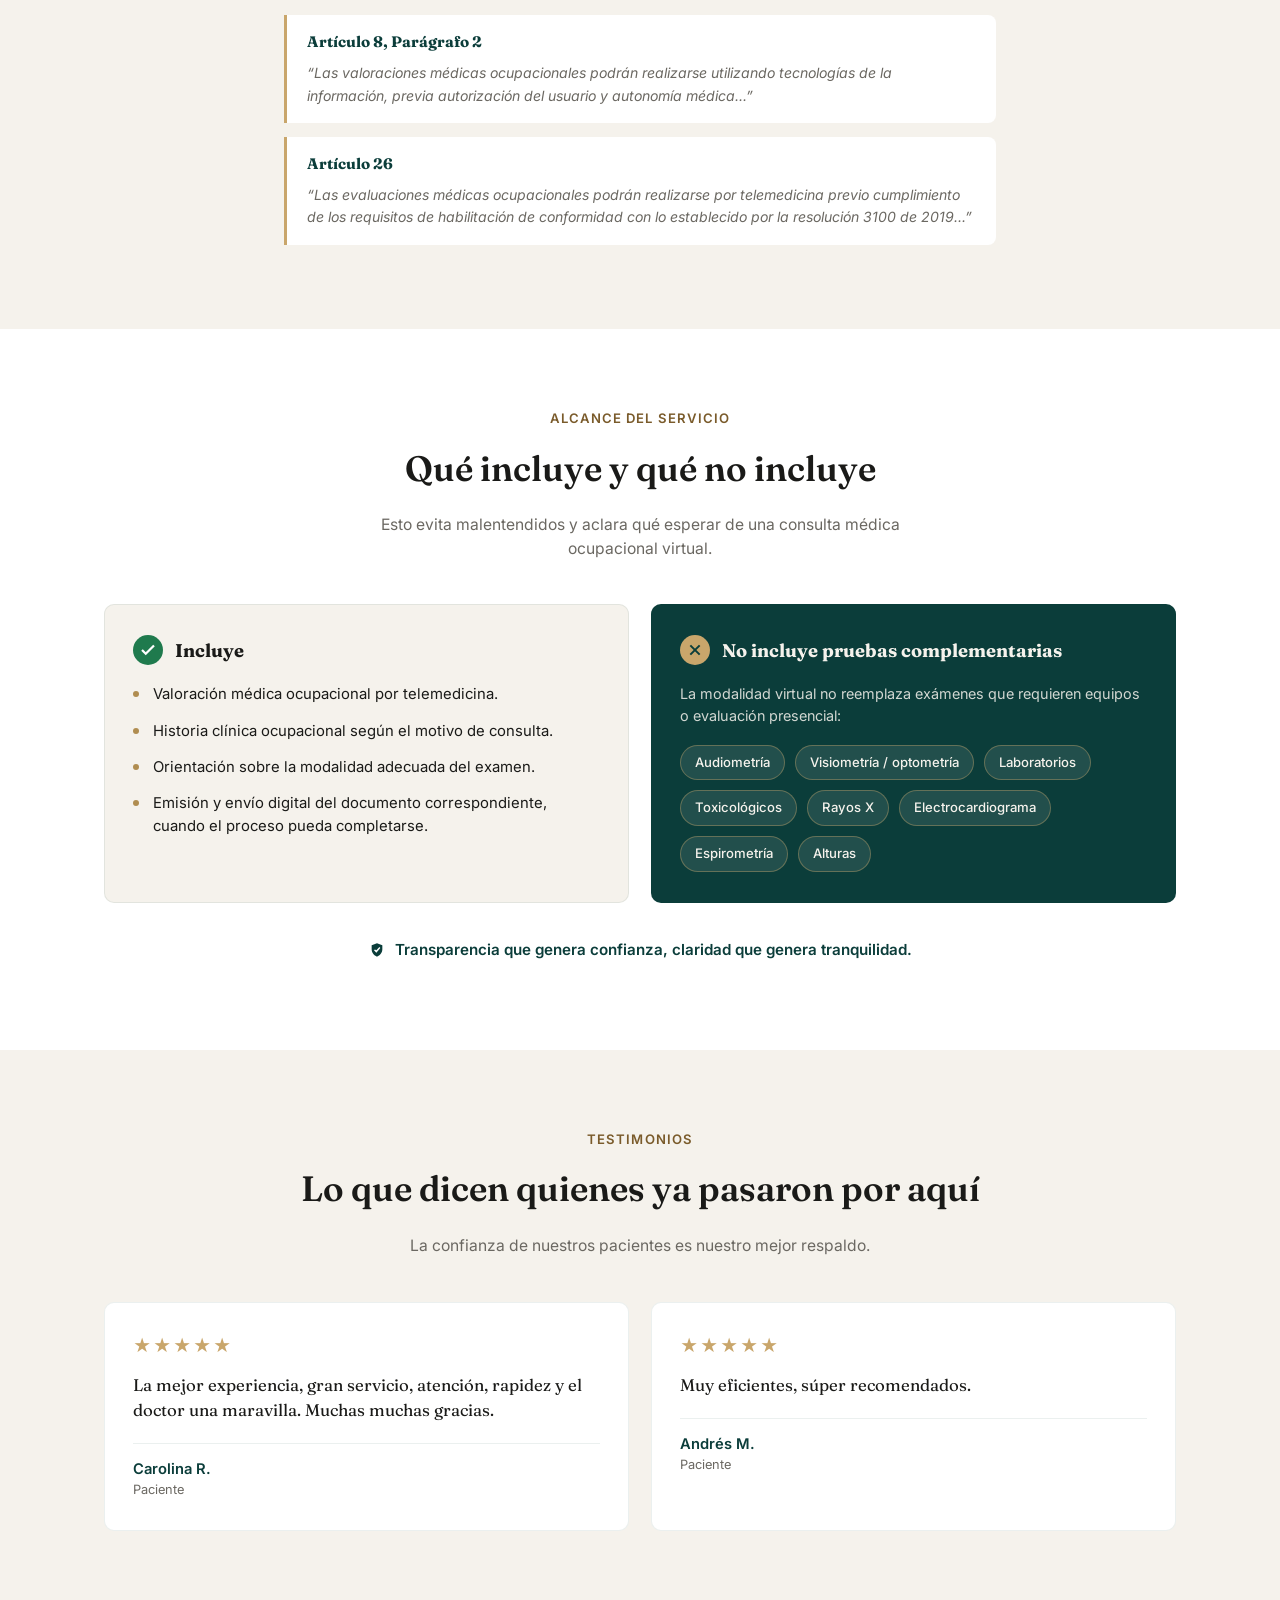
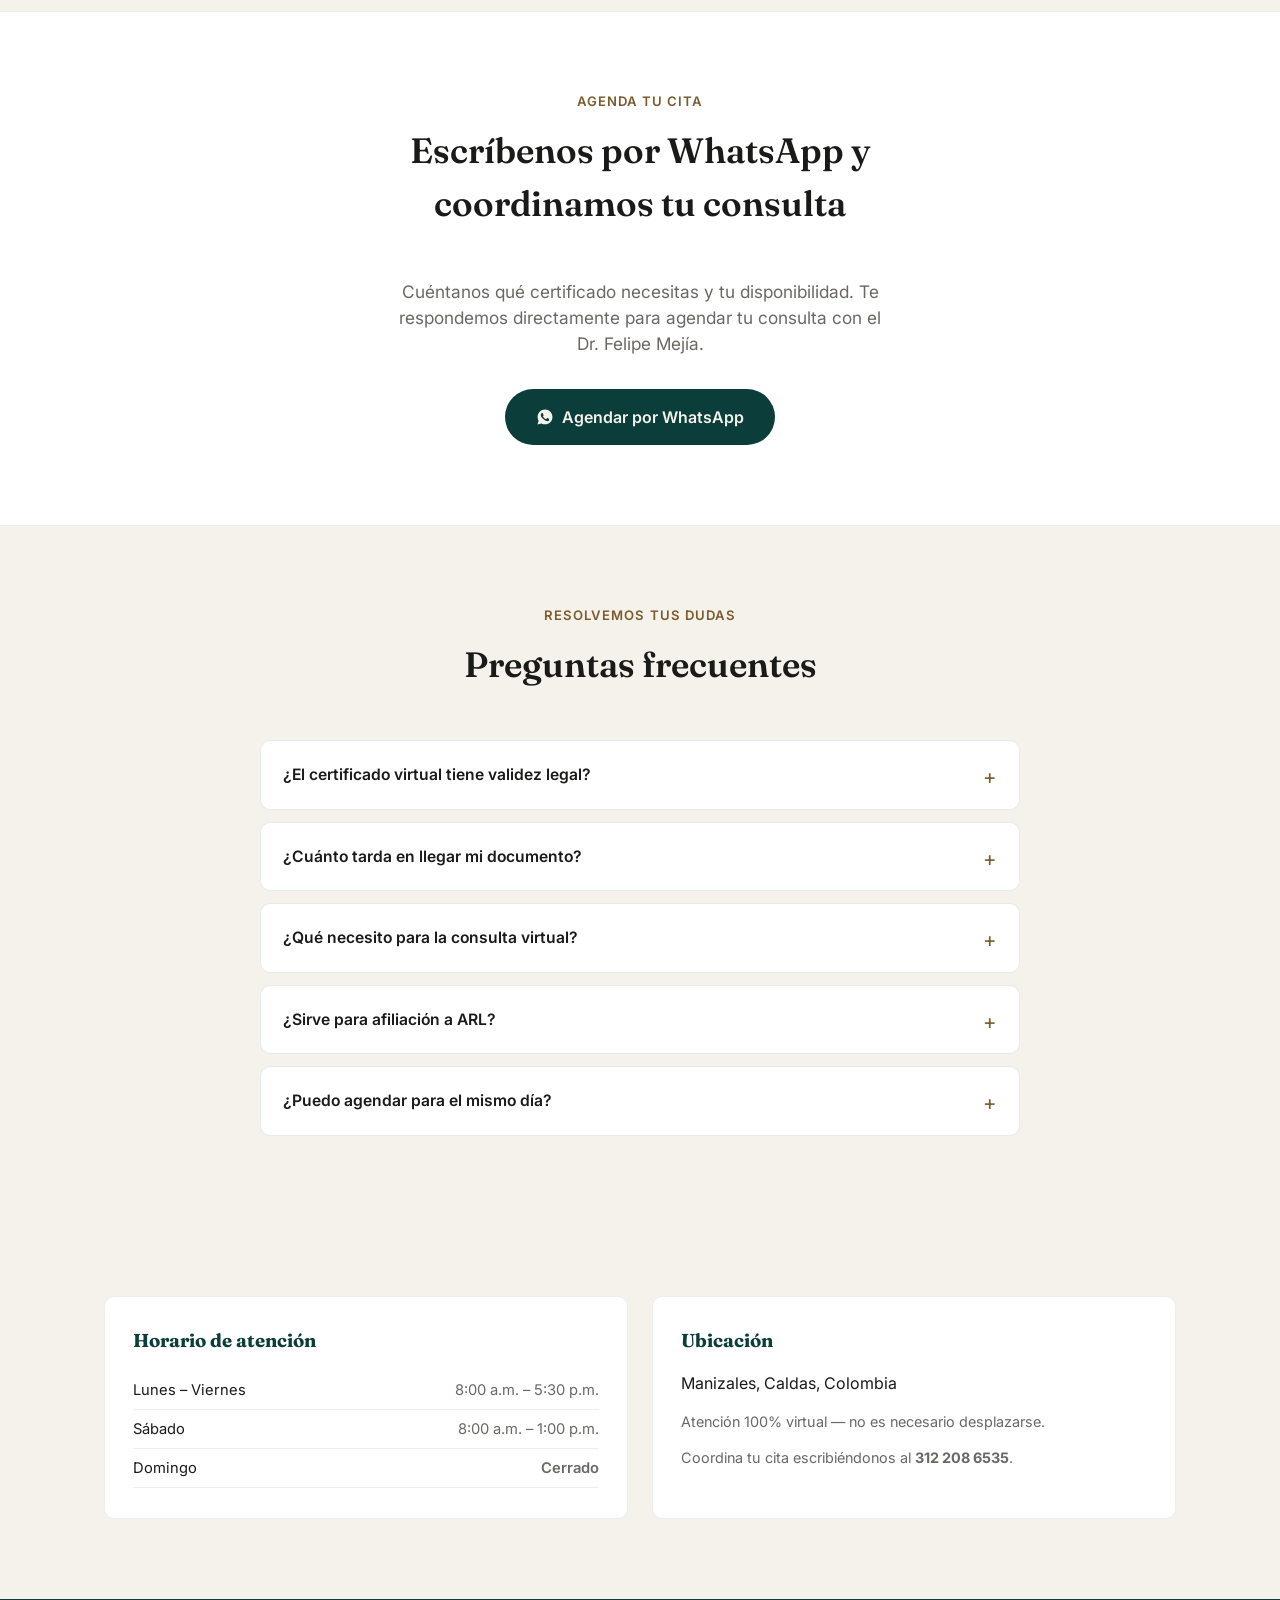
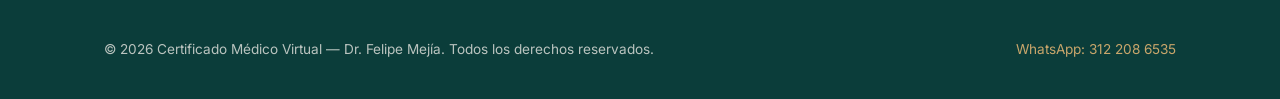
==== commit 8395b0b5: "Agrega badge de estetoscopio al botón flotante de WhatsApp Pequeño detalle decorativo en dorado sobr" ====
--- a/index.html
+++ b/index.html
@@ -203,6 +203,7 @@
             </g>
           </svg>
         </span>
+        <div class="hero-divider" aria-hidden="true"><span></span></div>
       </div>
     </div>
   </section>
@@ -515,6 +516,13 @@
 
 <a href="https://wa.me/573122086535" class="whatsapp-float" target="_blank" rel="noopener" aria-label="Escríbenos por WhatsApp">
   <svg width="26" height="26" viewBox="0 0 24 24" fill="currentColor" aria-hidden="true"><path d="M12.04 2C6.58 2 2.13 6.45 2.13 11.91c0 1.75.46 3.45 1.32 4.95L2.05 22l5.25-1.38a9.9 9.9 0 0 0 4.74 1.21h.01c5.46 0 9.9-4.45 9.9-9.91C21.96 6.45 17.5 2 12.04 2zm5.8 14.13c-.24.68-1.4 1.3-1.93 1.38-.5.08-1.12.11-1.8-.11a15 15 0 0 1-1.62-.6c-2.86-1.24-4.72-4.13-4.87-4.32-.14-.2-1.17-1.55-1.17-2.96s.72-2.1.98-2.39c.24-.27.53-.33.71-.33h.5c.16 0 .38-.03.58.44.24.56.8 1.95.87 2.09.07.15.11.31.02.5-.09.19-.14.31-.27.47-.14.16-.29.36-.42.48-.14.13-.28.28-.12.55.16.27.72 1.19 1.55 1.93 1.06.95 1.96 1.24 2.23 1.38.27.14.43.11.6-.07.16-.19.68-.79.87-1.06.18-.27.36-.22.6-.13.24.09 1.55.73 1.82.86.27.14.44.2.5.32.08.13.08.71-.16 1.39z"/></svg>
+  <span class="whatsapp-float-badge" aria-hidden="true">
+    <svg width="100%" height="100%" viewBox="0 0 24 24" fill="none" stroke="#0B3D3A" stroke-width="1.8" stroke-linecap="round" stroke-linejoin="round">
+      <path d="M5 3v6a4 4 0 0 0 8 0V3"/>
+      <path d="M9 13v2a5 5 0 0 0 10 0v-2.5"/>
+      <circle cx="19" cy="9.5" r="1.6" fill="#0B3D3A"/>
+    </svg>
+  </span>
 </a>
 
 <script src="script.js"></script>
--- a/styles.css
+++ b/styles.css
@@ -298,16 +298,56 @@
   bottom:8%;
   width:26%;
   min-width:76px;
-  z-index:2;
+  z-index:3;
   filter:drop-shadow(0 6px 10px rgba(11,61,58,.25));
+}
+.hero-divider{
+  display:none;
 }
 
 @media (max-width: 900px){
   .hero-inner{grid-template-columns:1fr; text-align:center; align-items:center;}
   .hero-sub{margin-left:auto; margin-right:auto;}
   .hero-actions, .hero-trust{justify-content:center;}
-  .hero-portrait{order:-1; width:200px; margin-bottom:12px;}
+  .hero-portrait{order:-1; width:200px; margin-bottom:0;}
+  .hero-portrait::before{display:none;}
+  .hero-portrait::after{
+    content:"";
+    position:absolute;
+    left:50%;
+    bottom:0;
+    width:100vw;
+    height:10%;
+    transform:translateX(-50%);
+    background-color:var(--forest);
+    z-index:2;
+  }
   .hero-copy{padding-bottom:56px;}
+  .hero-divider{
+    display:flex;
+    order:-1;
+    justify-content:center;
+    align-items:center;
+    gap:10px;
+    margin:18px 0 22px;
+  }
+  .hero-divider::before,
+  .hero-divider::after{
+    content:"";
+    height:1px;
+    width:64px;
+    background:linear-gradient(to var(--divider-dir, right), rgba(201,166,107,0), rgba(201,166,107,.6));
+  }
+  .hero-divider::after{
+    --divider-dir:left;
+  }
+  .hero-divider span{
+    width:7px;
+    height:7px;
+    background:var(--gold);
+    transform:rotate(45deg);
+    flex-shrink:0;
+  }
 }
 
 /* ===== Trust strip ===== */
@@ -694,6 +734,21 @@
   transition:transform .15s ease;
 }
 .whatsapp-float:hover{transform:scale(1.06);}
+.whatsapp-float-badge{
+  position:absolute;
+  top:-4px;
+  left:-4px;
+  width:22px;
+  height:22px;
+  border-radius:50%;
+  background:var(--gold);
+  border:2px solid var(--bone);
+  display:flex;
+  align-items:center;
+  justify-content:center;
+  padding:3px;
+  box-shadow:0 2px 6px rgba(0,0,0,0.18);
+}
 
 @media (prefers-reduced-motion: reduce){
   .whatsapp-float:hover{transform:none;}
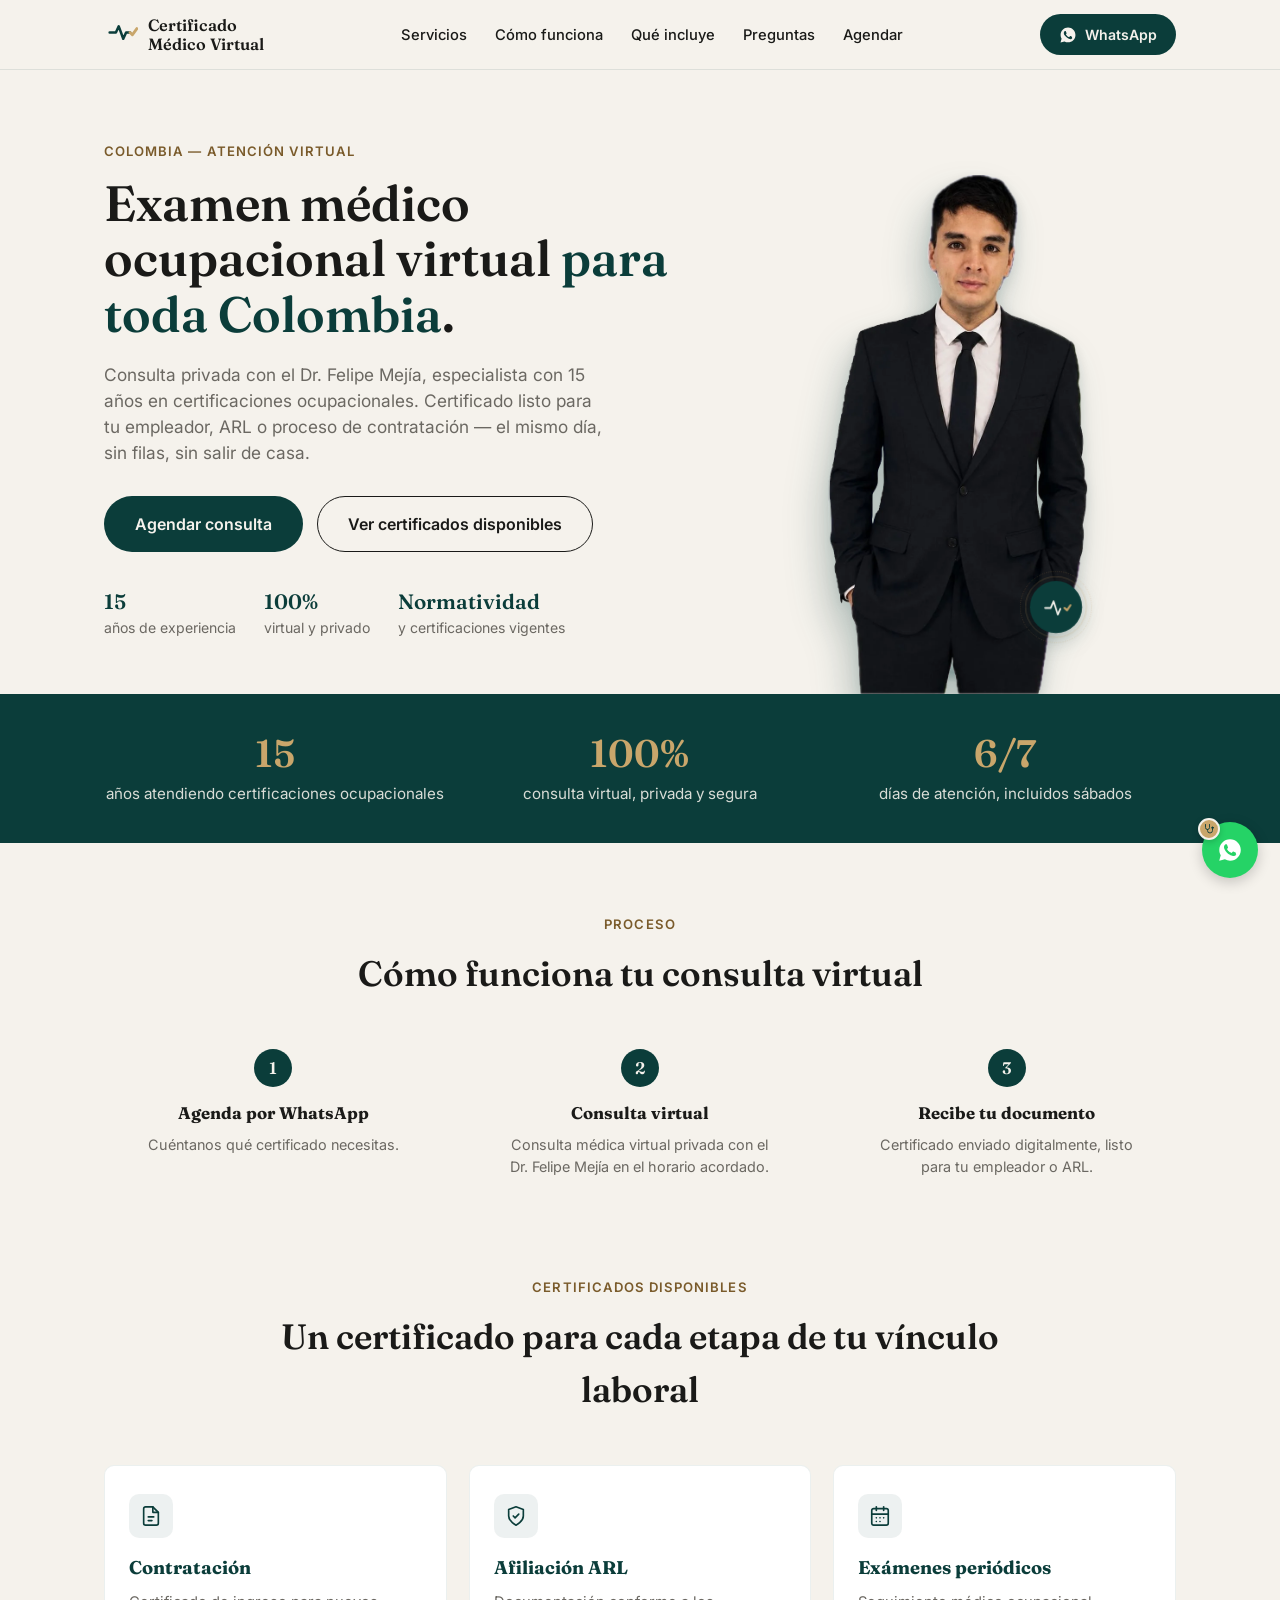
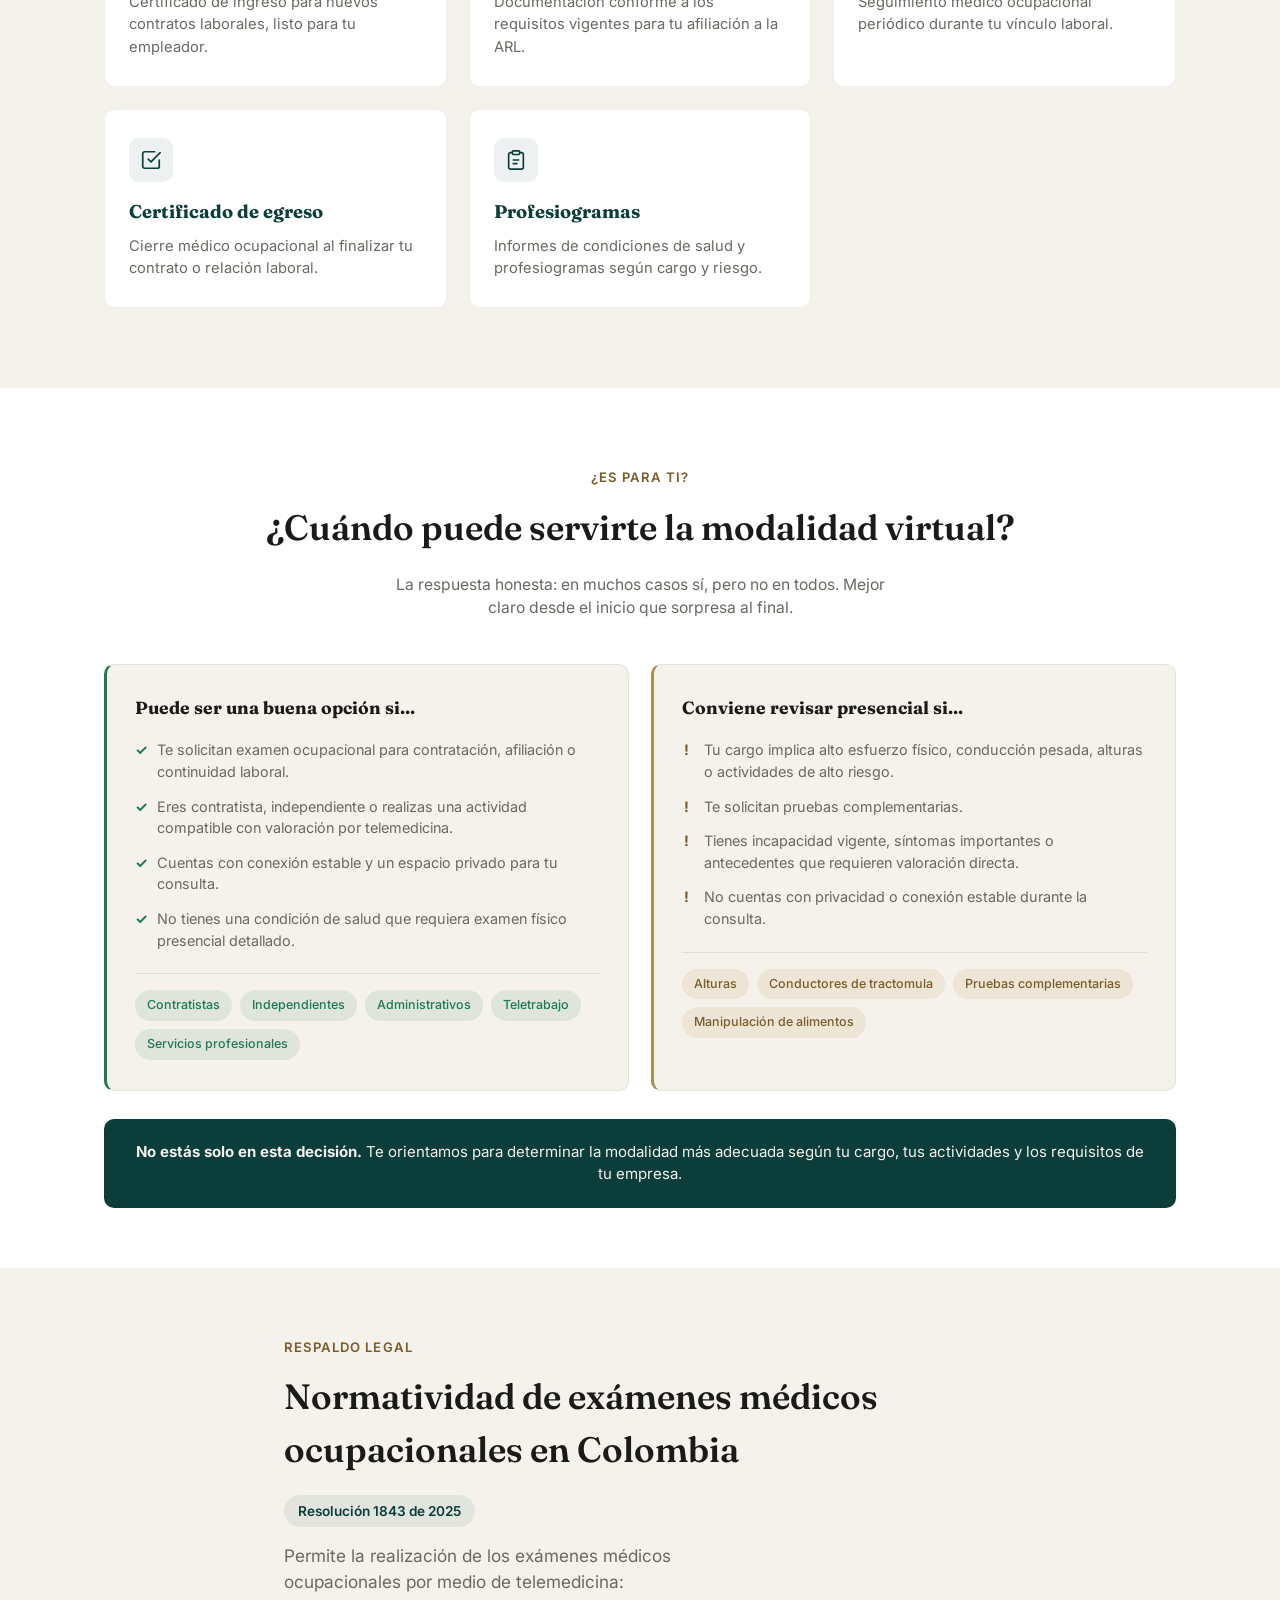
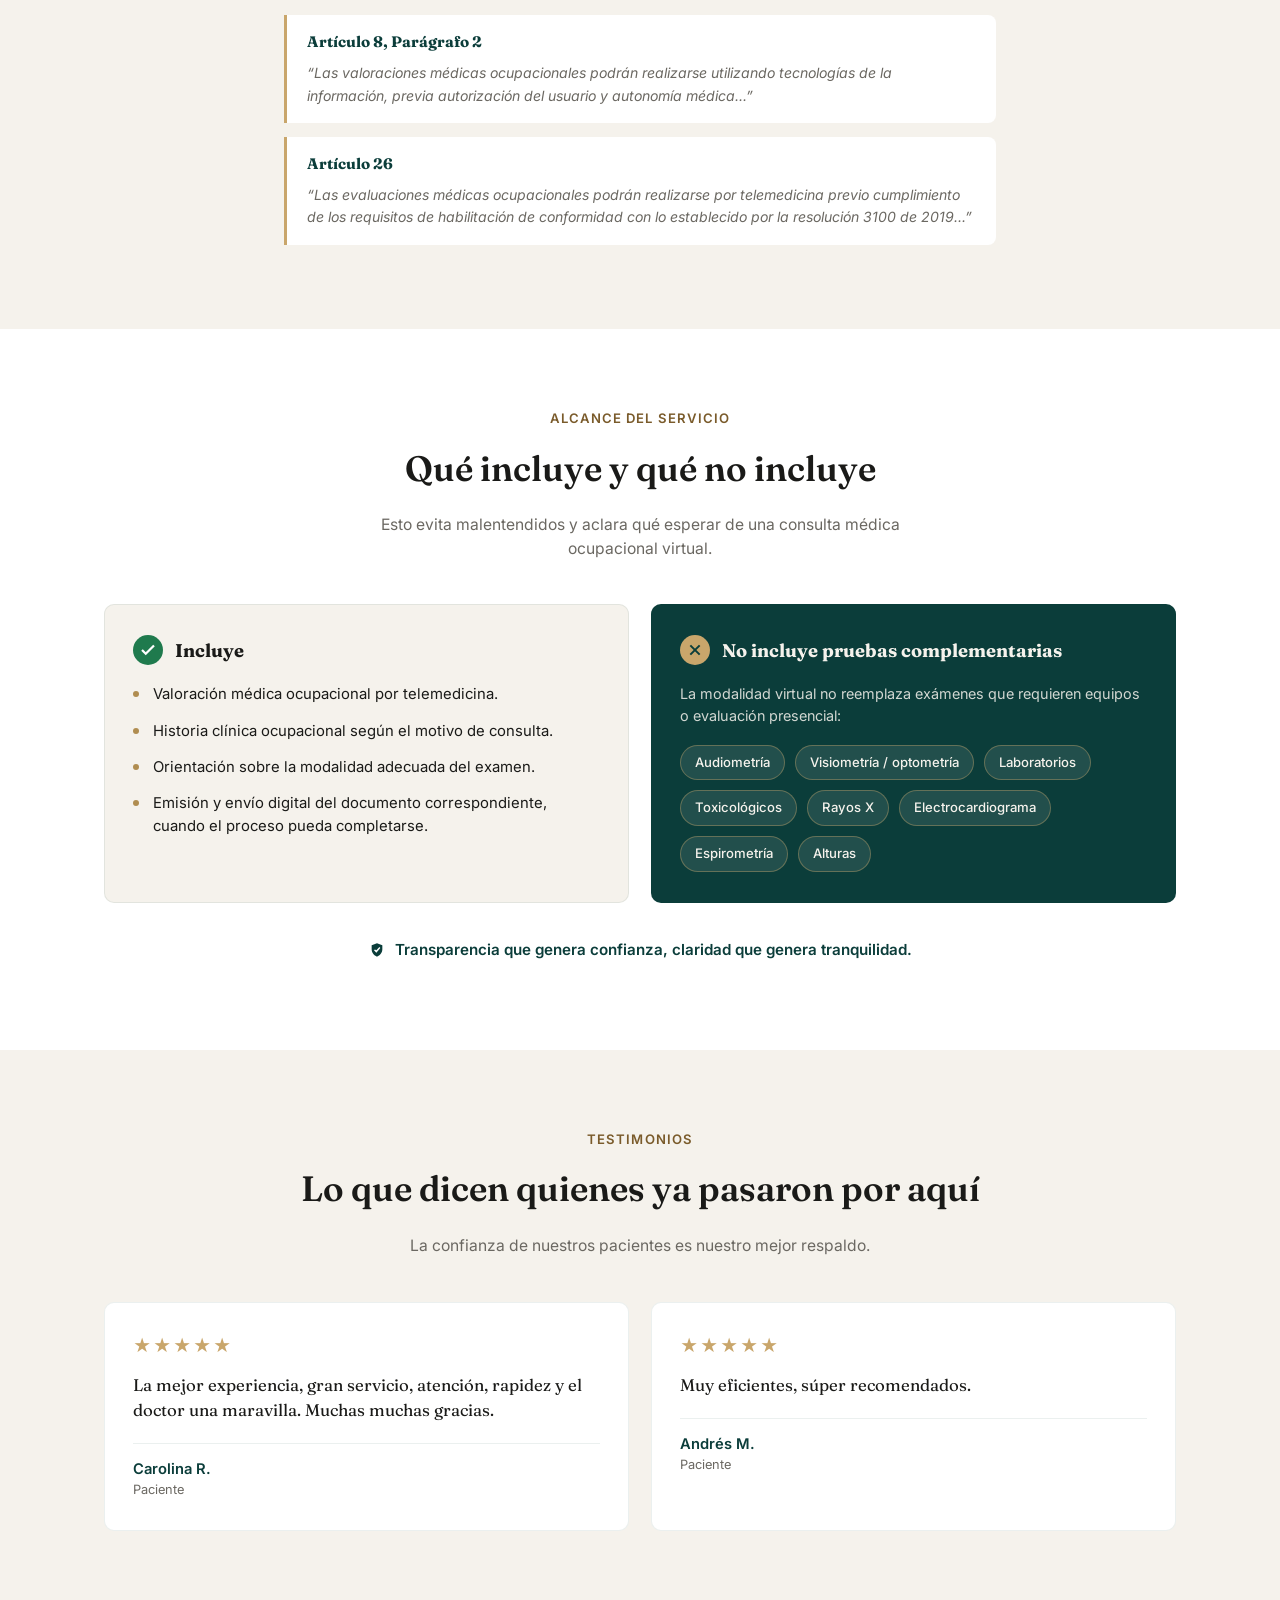
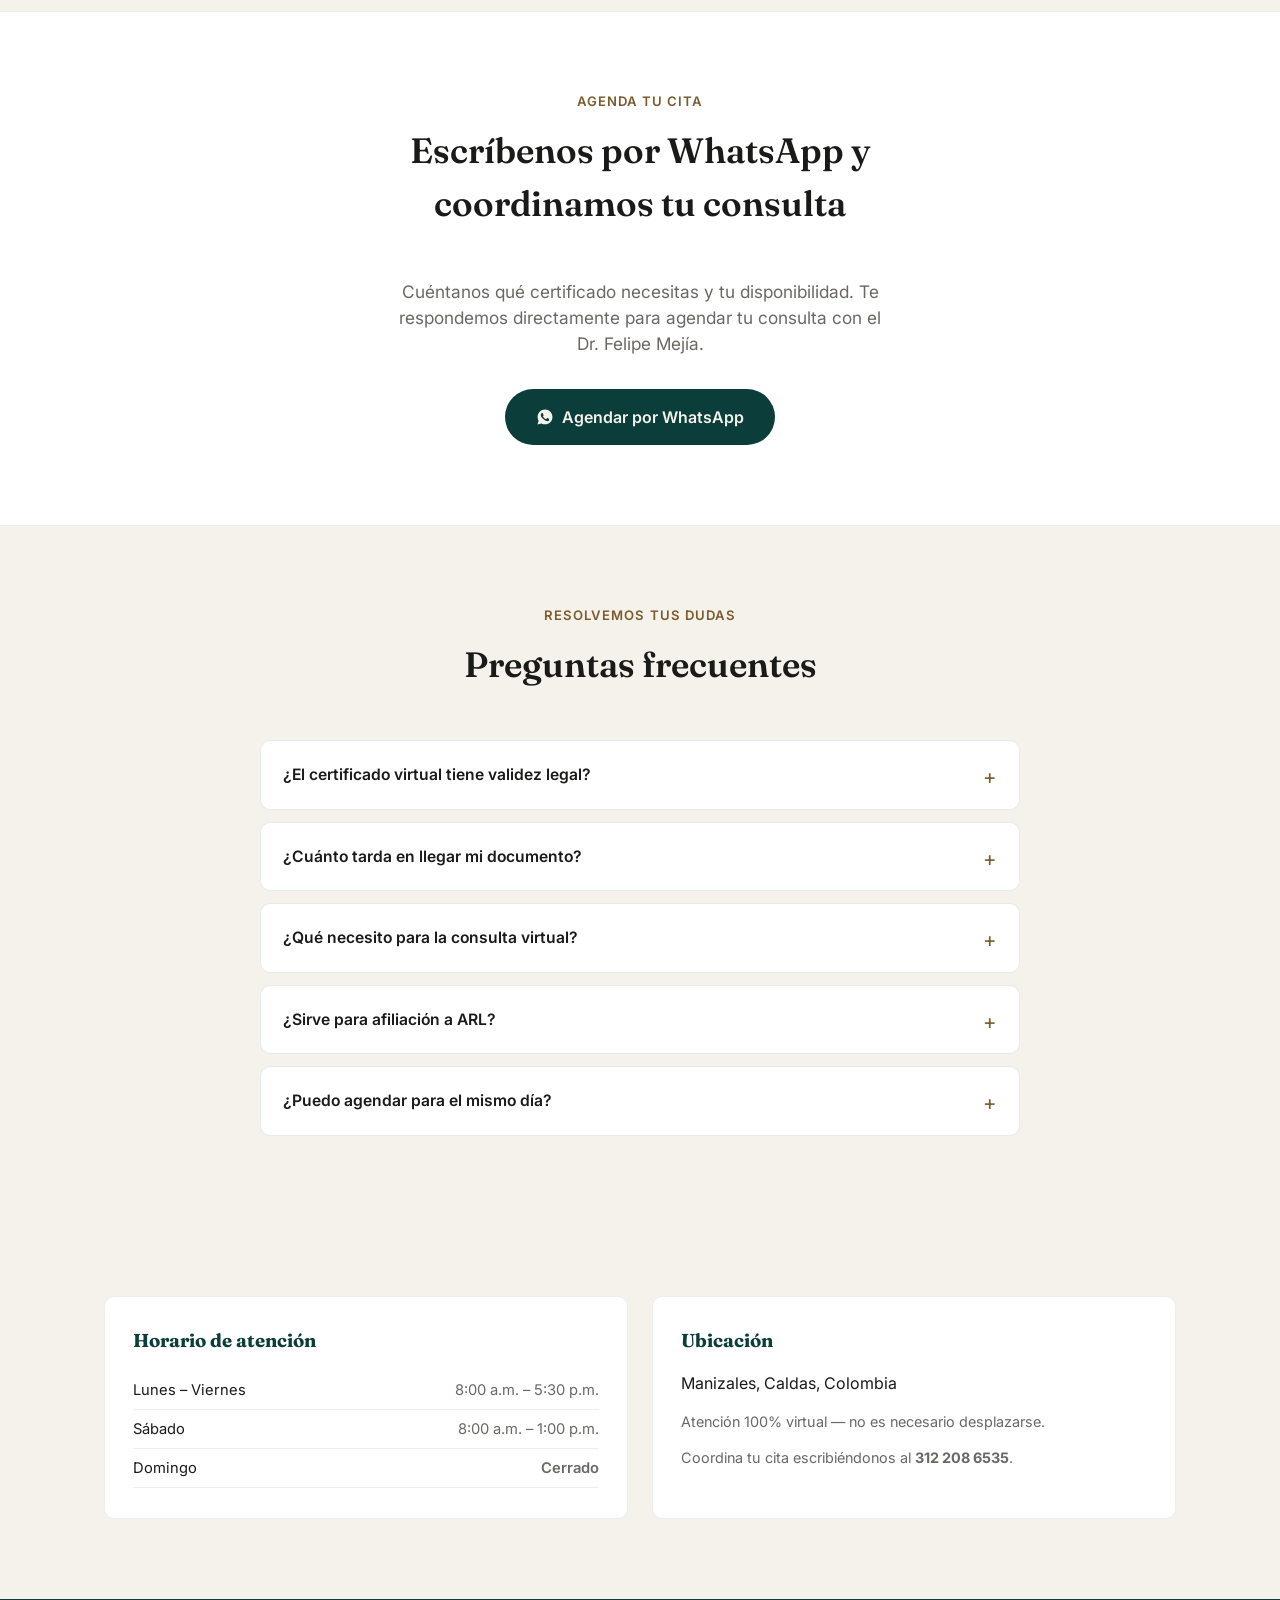
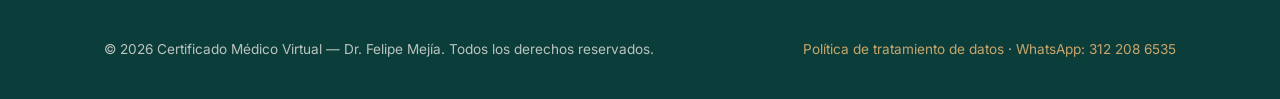
==== commit b7cf80ab: "Agrega política de tratamiento de datos personales (Ley 1581 de 2012) El sitio no usa cookies ni ana" ====
--- a/index.html
+++ b/index.html
@@ -510,7 +510,7 @@
 <footer class="site-footer">
   <div class="wrap footer-inner">
     <p>&copy; 2026 Certificado Médico Virtual — Dr. Felipe Mejía. Todos los derechos reservados.</p>
-    <a href="https://wa.me/573122086535" target="_blank" rel="noopener">WhatsApp: 312 208 6535</a>
+    <p><a href="politica-de-privacidad.html">Política de tratamiento de datos</a> · <a href="https://wa.me/573122086535" target="_blank" rel="noopener">WhatsApp: 312 208 6535</a></p>
   </div>
 </footer>
 
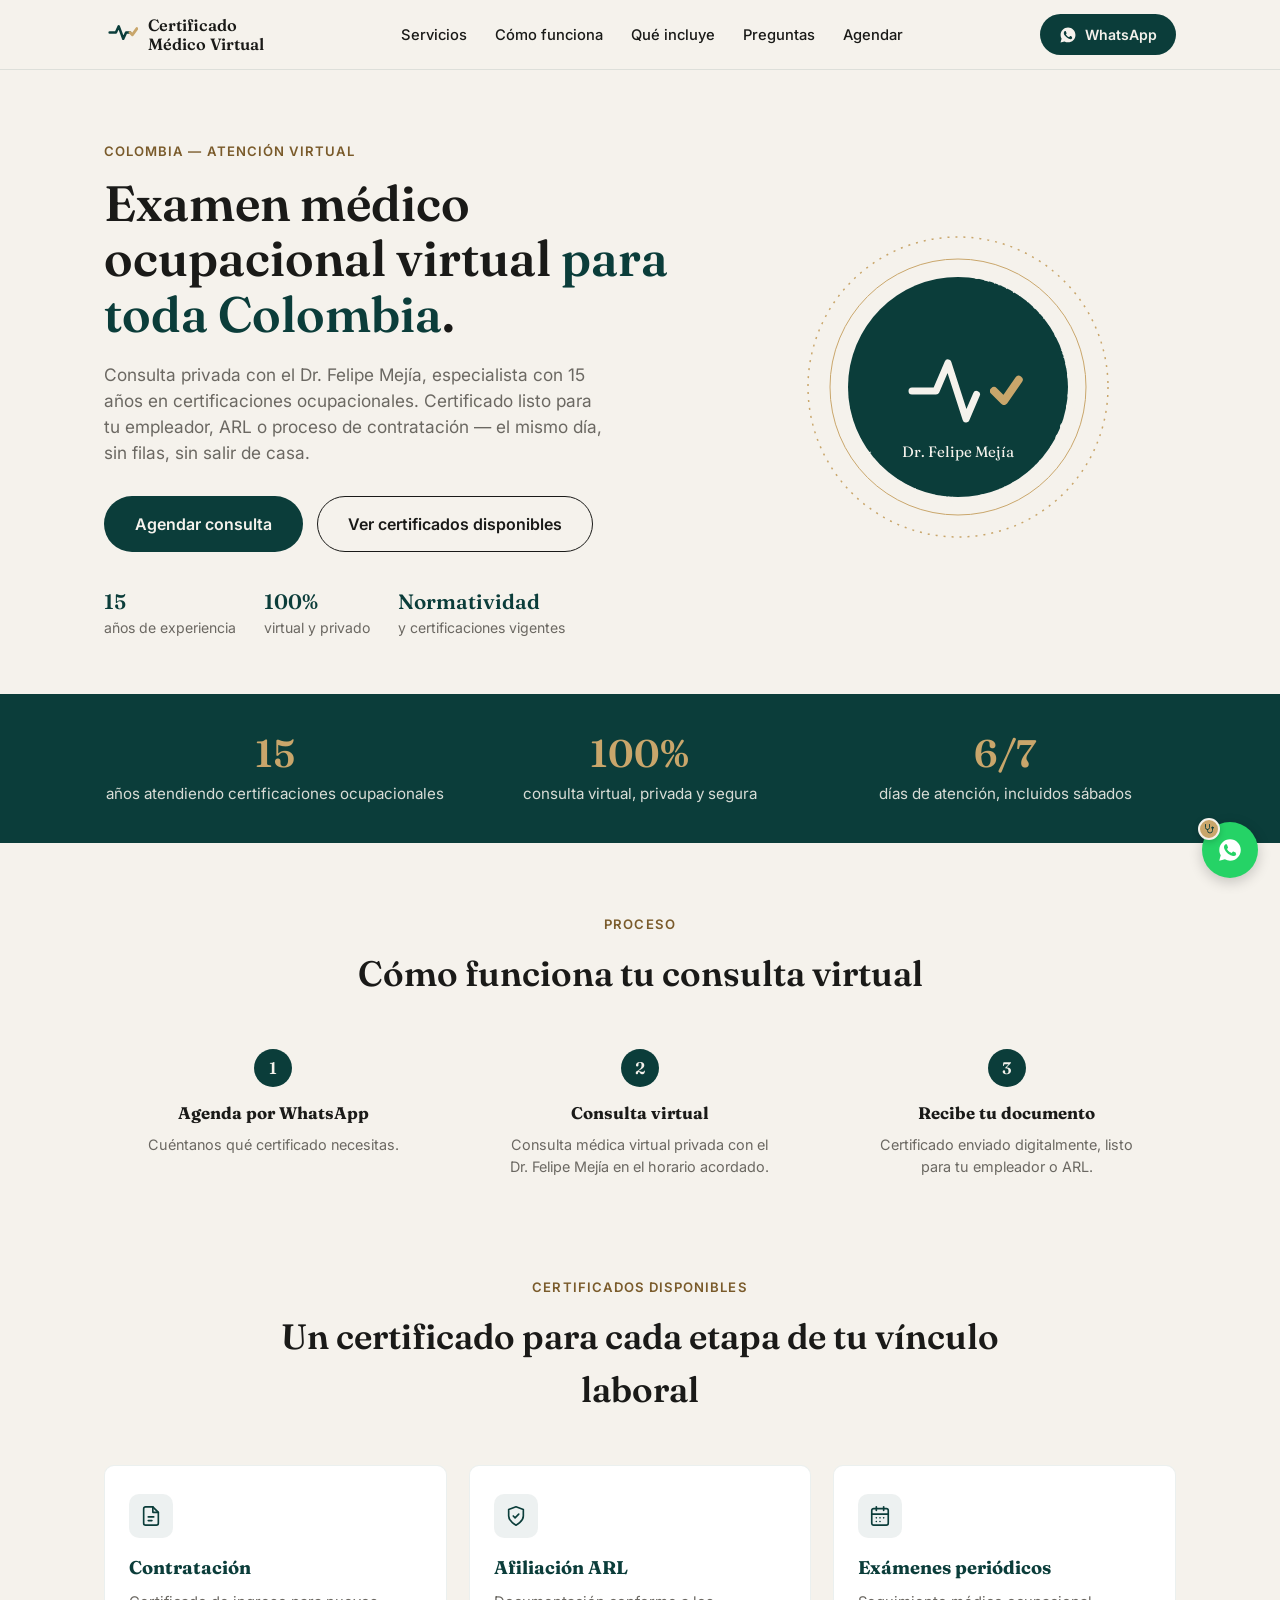
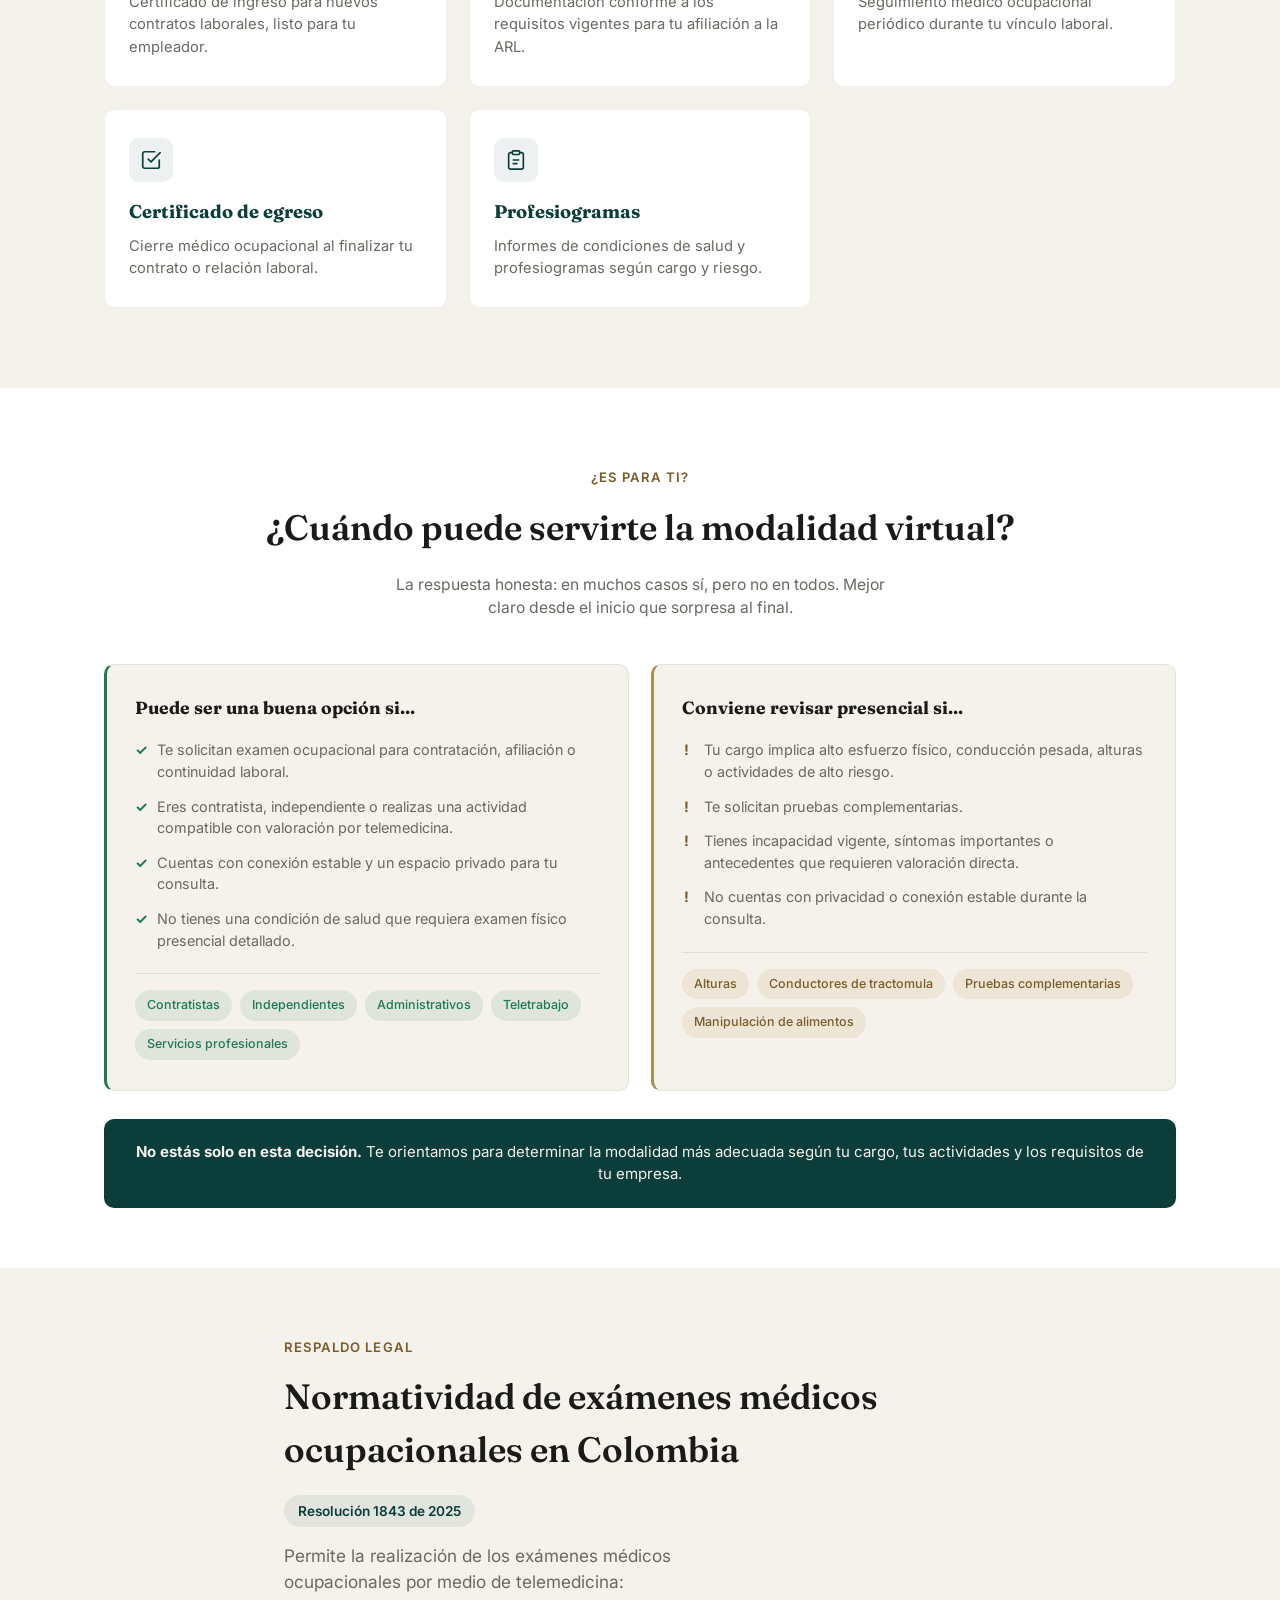
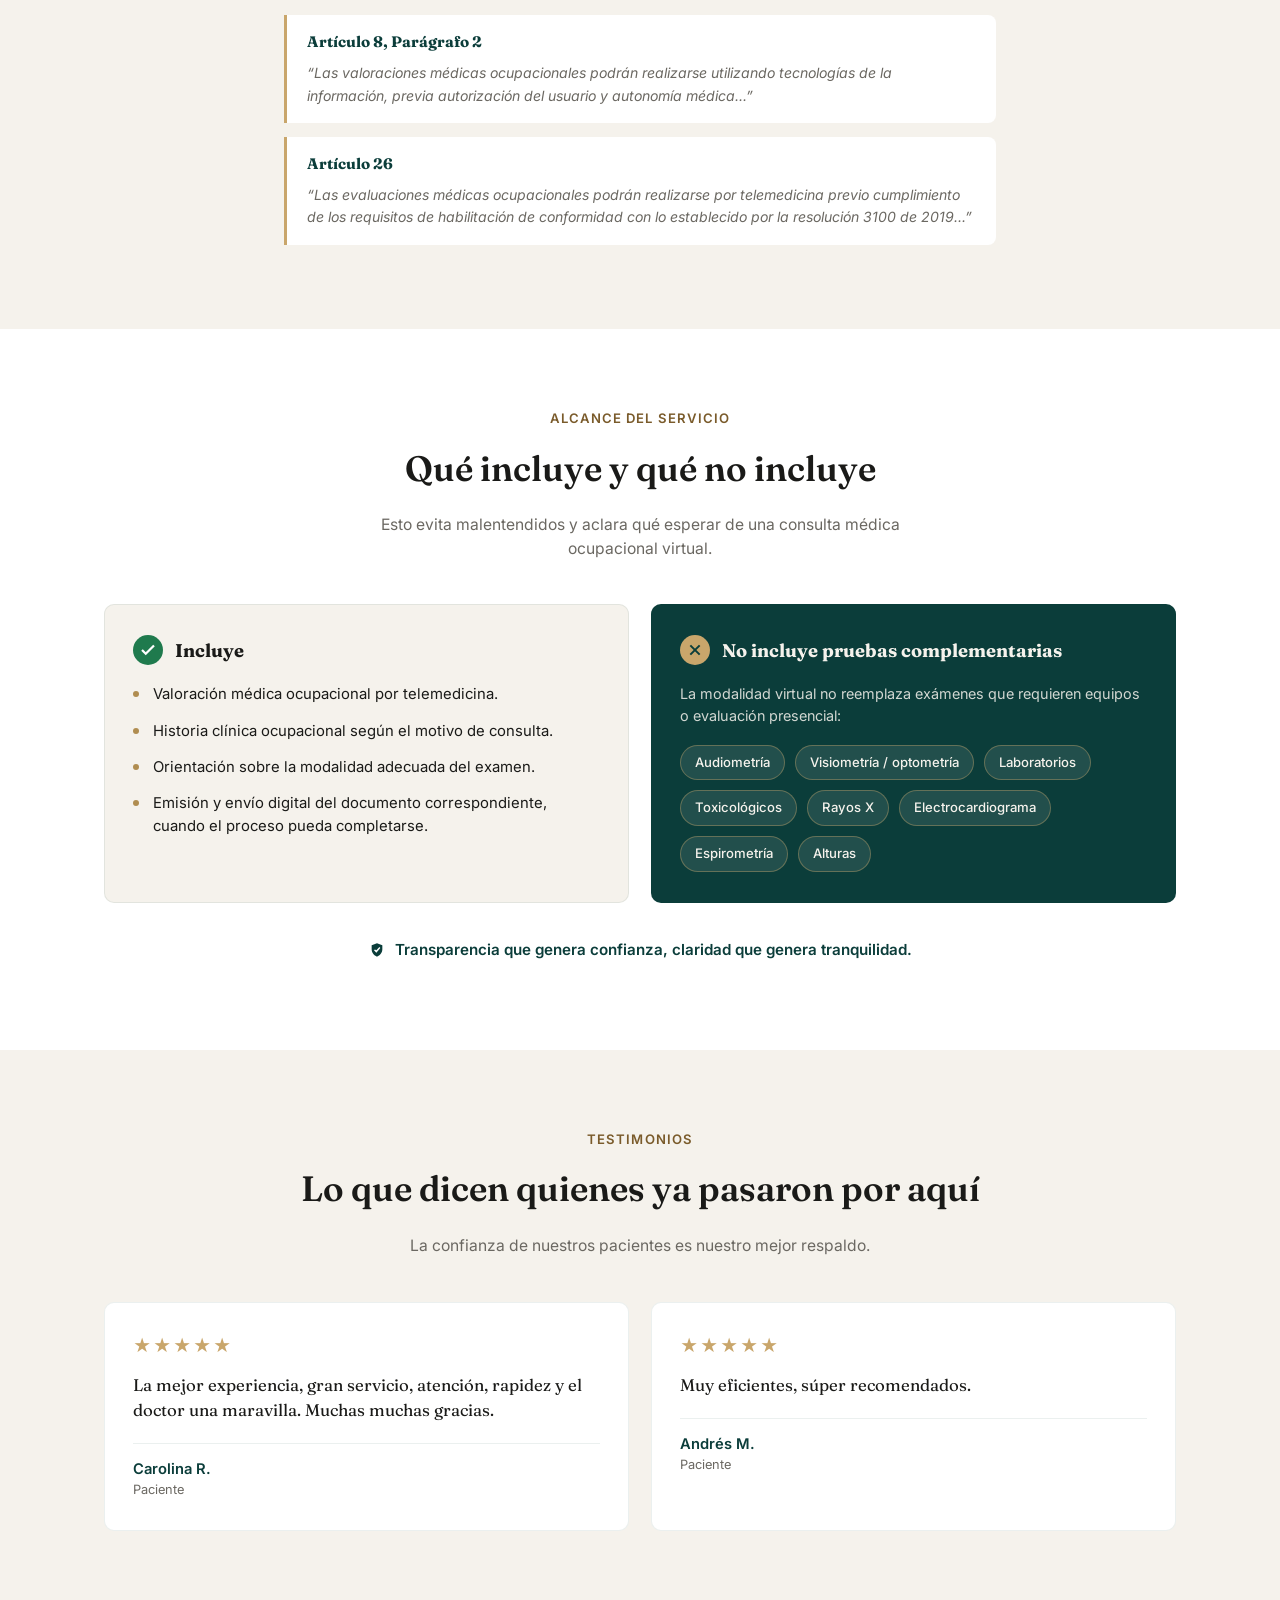
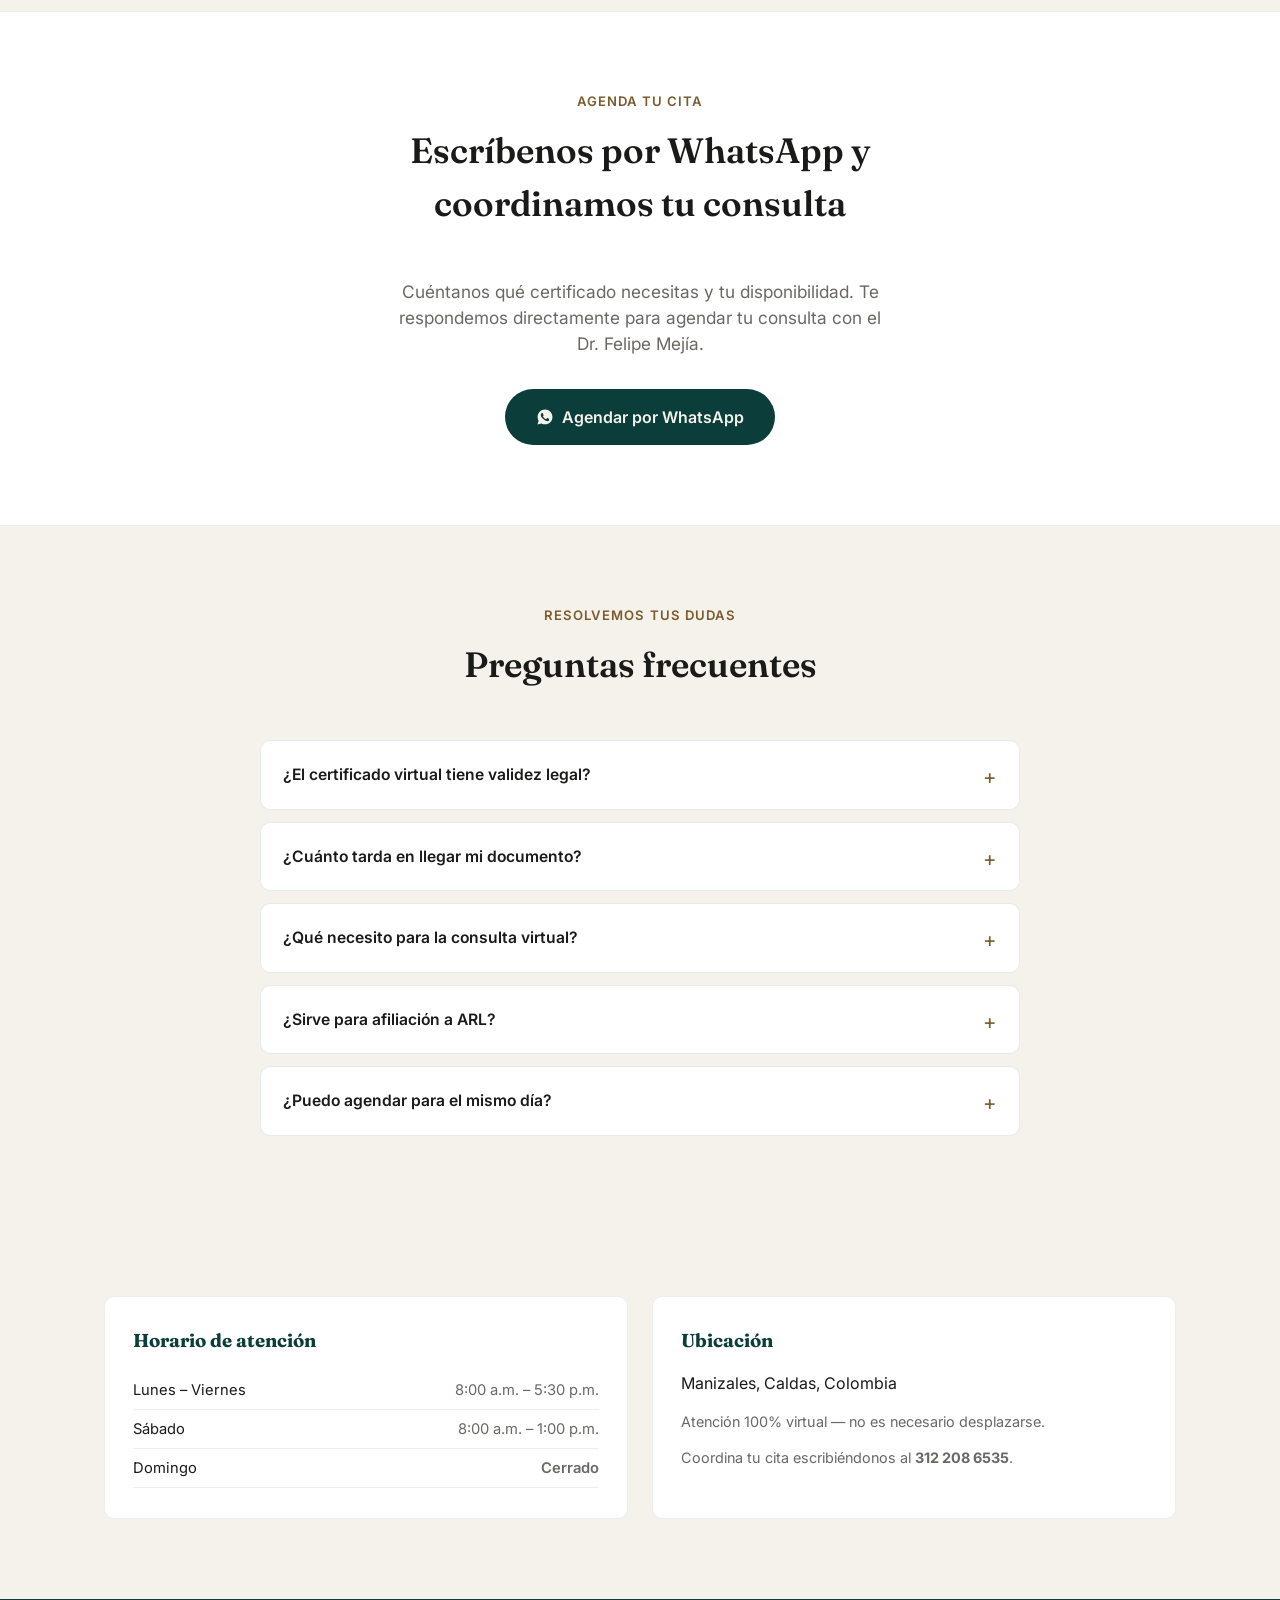
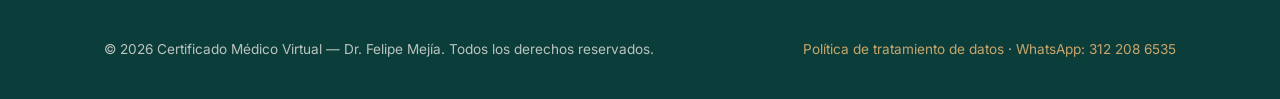
==== commit 76727996: "Restaura el sello SVG animado en el hero, quita la foto Se decide volver al sello original (pulso ->" ====
--- a/index.html
+++ b/index.html
@@ -21,7 +21,6 @@
 <link rel="preconnect" href="https://fonts.gstatic.com" crossorigin>
 <link href="https://fonts.googleapis.com/css2?family=Fraunces:opsz,wght@9..144,400;9..144,500;9..144,600;9..144,700&family=Inter:wght@400;500;600;700&display=swap" rel="stylesheet">
 <link rel="stylesheet" href="styles.css">
-<link rel="preload" as="image" href="assets/felipe.webp" type="image/webp" fetchpriority="high">
 <link rel="icon" type="image/svg+xml" href="assets/favicon.svg">
 <link rel="canonical" href="https://certificadomedicovirtual.com/">
 <script type="application/ld+json">
@@ -185,25 +184,23 @@
           <li><strong>Normatividad</strong> y certificaciones vigentes</li>
         </ul>
       </div>
-      <div class="hero-portrait">
-        <picture>
-          <source srcset="assets/felipe.webp" type="image/webp">
-          <img src="assets/felipe.png" alt="Dr. Felipe Mejía" width="602" height="1203" class="hero-portrait-img" fetchpriority="high">
-        </picture>
-        <span class="hero-portrait-badge" aria-hidden="true">
-          <svg viewBox="0 0 320 320" width="100%" height="100%">
-            <circle class="seal-ring seal-ring-1" cx="160" cy="160" r="150" fill="none" stroke="#C9A66B" stroke-width="1.5" stroke-dasharray="2 6"/>
-            <circle class="seal-ring seal-ring-2" cx="160" cy="160" r="128" fill="none" stroke="#C9A66B" stroke-width="1"/>
-            <circle class="seal-ring seal-ring-3" cx="160" cy="160" r="110" fill="#0B3D3A"/>
-            <g transform="translate(160,158)">
-              <path id="pulseLine" class="pulse-draw" d="M -46 6 L -22 6 L -10 -22 L 8 34 L 20 6 L 36 6"
-                    fill="none" stroke="#F5F2EC" stroke-width="7" stroke-linecap="round" stroke-linejoin="round"/>
-              <path id="pulseCheck" class="pulse-draw pulse-draw-delay" d="M 36 6 L 46 16 L 64 -10"
-                    fill="none" stroke="#C9A66B" stroke-width="8" stroke-linecap="round" stroke-linejoin="round"/>
-            </g>
-          </svg>
-        </span>
-        <div class="hero-divider" aria-hidden="true"><span></span></div>
+      <div class="hero-seal" aria-hidden="true">
+        <svg viewBox="0 0 320 320" width="100%" height="100%">
+          <circle class="seal-ring seal-ring-1" cx="160" cy="160" r="150" fill="none" stroke="#C9A66B" stroke-width="1.5" stroke-dasharray="2 6"/>
+          <circle class="seal-ring seal-ring-2" cx="160" cy="160" r="128" fill="none" stroke="#C9A66B" stroke-width="1"/>
+          <circle class="seal-ring seal-ring-3" cx="160" cy="160" r="110" fill="#0B3D3A"/>
+          <path id="sealtext" d="M 160,50 A 110,110 0 1 1 159,50" fill="none"/>
+          <text class="seal-orbit-text" font-family="Inter, sans-serif" font-size="11.5" letter-spacing="3.5" fill="#F5F2EC">
+            <textPath href="#sealtext" startOffset="2%">CERTIFICADO MÉDICO OCUPACIONAL · MANIZALES, COLOMBIA ·</textPath>
+          </text>
+          <g transform="translate(160,158)">
+            <path id="pulseLine" class="pulse-draw" d="M -46 6 L -22 6 L -10 -22 L 8 34 L 20 6 L 36 6"
+                  fill="none" stroke="#F5F2EC" stroke-width="7" stroke-linecap="round" stroke-linejoin="round"/>
+            <path id="pulseCheck" class="pulse-draw pulse-draw-delay" d="M 36 6 L 46 16 L 64 -10"
+                  fill="none" stroke="#C9A66B" stroke-width="8" stroke-linecap="round" stroke-linejoin="round"/>
+          </g>
+          <text class="seal-name" x="160" y="230" text-anchor="middle" font-family="Fraunces, serif" font-size="15" fill="#F5F2EC">Dr. Felipe Mejía</text>
+        </svg>
       </div>
     </div>
   </section>
--- a/styles.css
+++ b/styles.css
@@ -196,17 +196,14 @@
 
 /* ===== Hero ===== */
 .hero{
-  padding:72px 0 0;
+  padding:72px 0 56px;
   overflow:hidden;
 }
 .hero-inner{
   display:grid;
   grid-template-columns:1.15fr 0.85fr;
   gap:48px;
-  align-items:end;
-}
-.hero-copy{
-  padding-bottom:56px;
+  align-items:center;
 }
 .eyebrow{
   font-size:.82rem;
@@ -255,99 +252,16 @@
   color:var(--forest);
   font-weight:600;
 }
-.hero-portrait{
-  position:relative;
+.hero-seal{
   justify-self:center;
-  width:min(260px, 62vw);
-  padding-top:6%;
-}
-.hero-portrait::before{
-  content:"";
-  position:absolute;
-  top:8%;
-  left:50%;
-  width:78%;
-  height:78%;
-  transform:translateX(-50%);
-  background:radial-gradient(closest-side, rgba(11,61,58,.14), rgba(11,61,58,0) 72%);
-  z-index:0;
-}
-.hero-portrait::after{
-  content:"";
-  position:absolute;
-  left:50%;
-  bottom:2%;
-  width:62%;
-  height:22px;
-  transform:translateX(-50%);
-  background:radial-gradient(ellipse, rgba(11,61,58,.28), rgba(11,61,58,0) 70%);
-  z-index:0;
-}
-.hero-portrait-img{
-  position:relative;
-  z-index:1;
-  display:block;
-  width:100%;
-  height:auto;
-  aspect-ratio:602 / 1203;
-  filter:drop-shadow(-10px 22px 18px rgba(11,61,58,.22)) drop-shadow(0 4px 6px rgba(11,61,58,.12));
-}
-.hero-portrait-badge{
-  position:absolute;
-  right:-6px;
-  bottom:8%;
-  width:26%;
-  min-width:76px;
-  z-index:3;
-  filter:drop-shadow(0 6px 10px rgba(11,61,58,.25));
-}
-.hero-divider{
-  display:none;
+  width:min(320px, 80vw);
 }
 
 @media (max-width: 900px){
-  .hero-inner{grid-template-columns:1fr; text-align:center; align-items:center;}
+  .hero-inner{grid-template-columns:1fr; text-align:center;}
   .hero-sub{margin-left:auto; margin-right:auto;}
   .hero-actions, .hero-trust{justify-content:center;}
-  .hero-portrait{order:-1; width:200px; margin-bottom:0;}
-  .hero-portrait::before{display:none;}
-  .hero-portrait::after{
-    content:"";
-    position:absolute;
-    left:50%;
-    bottom:0;
-    width:100vw;
-    height:10%;
-    transform:translateX(-50%);
-    background-color:var(--forest);
-    z-index:2;
-  }
-  .hero-copy{padding-bottom:56px;}
-  .hero-divider{
-    display:flex;
-    order:-1;
-    justify-content:center;
-    align-items:center;
-    gap:10px;
-    margin:18px 0 22px;
-  }
-  .hero-divider::before,
-  .hero-divider::after{
-    content:"";
-    height:1px;
-    width:64px;
-    background:linear-gradient(to var(--divider-dir, right), rgba(201,166,107,0), rgba(201,166,107,.6));
-  }
-  .hero-divider::after{
-    --divider-dir:left;
-  }
-  .hero-divider span{
-    width:7px;
-    height:7px;
-    background:var(--gold);
-    transform:rotate(45deg);
-    flex-shrink:0;
-  }
+  .hero-seal{order:-1; width:220px;}
 }
 
 /* ===== Trust strip ===== */
